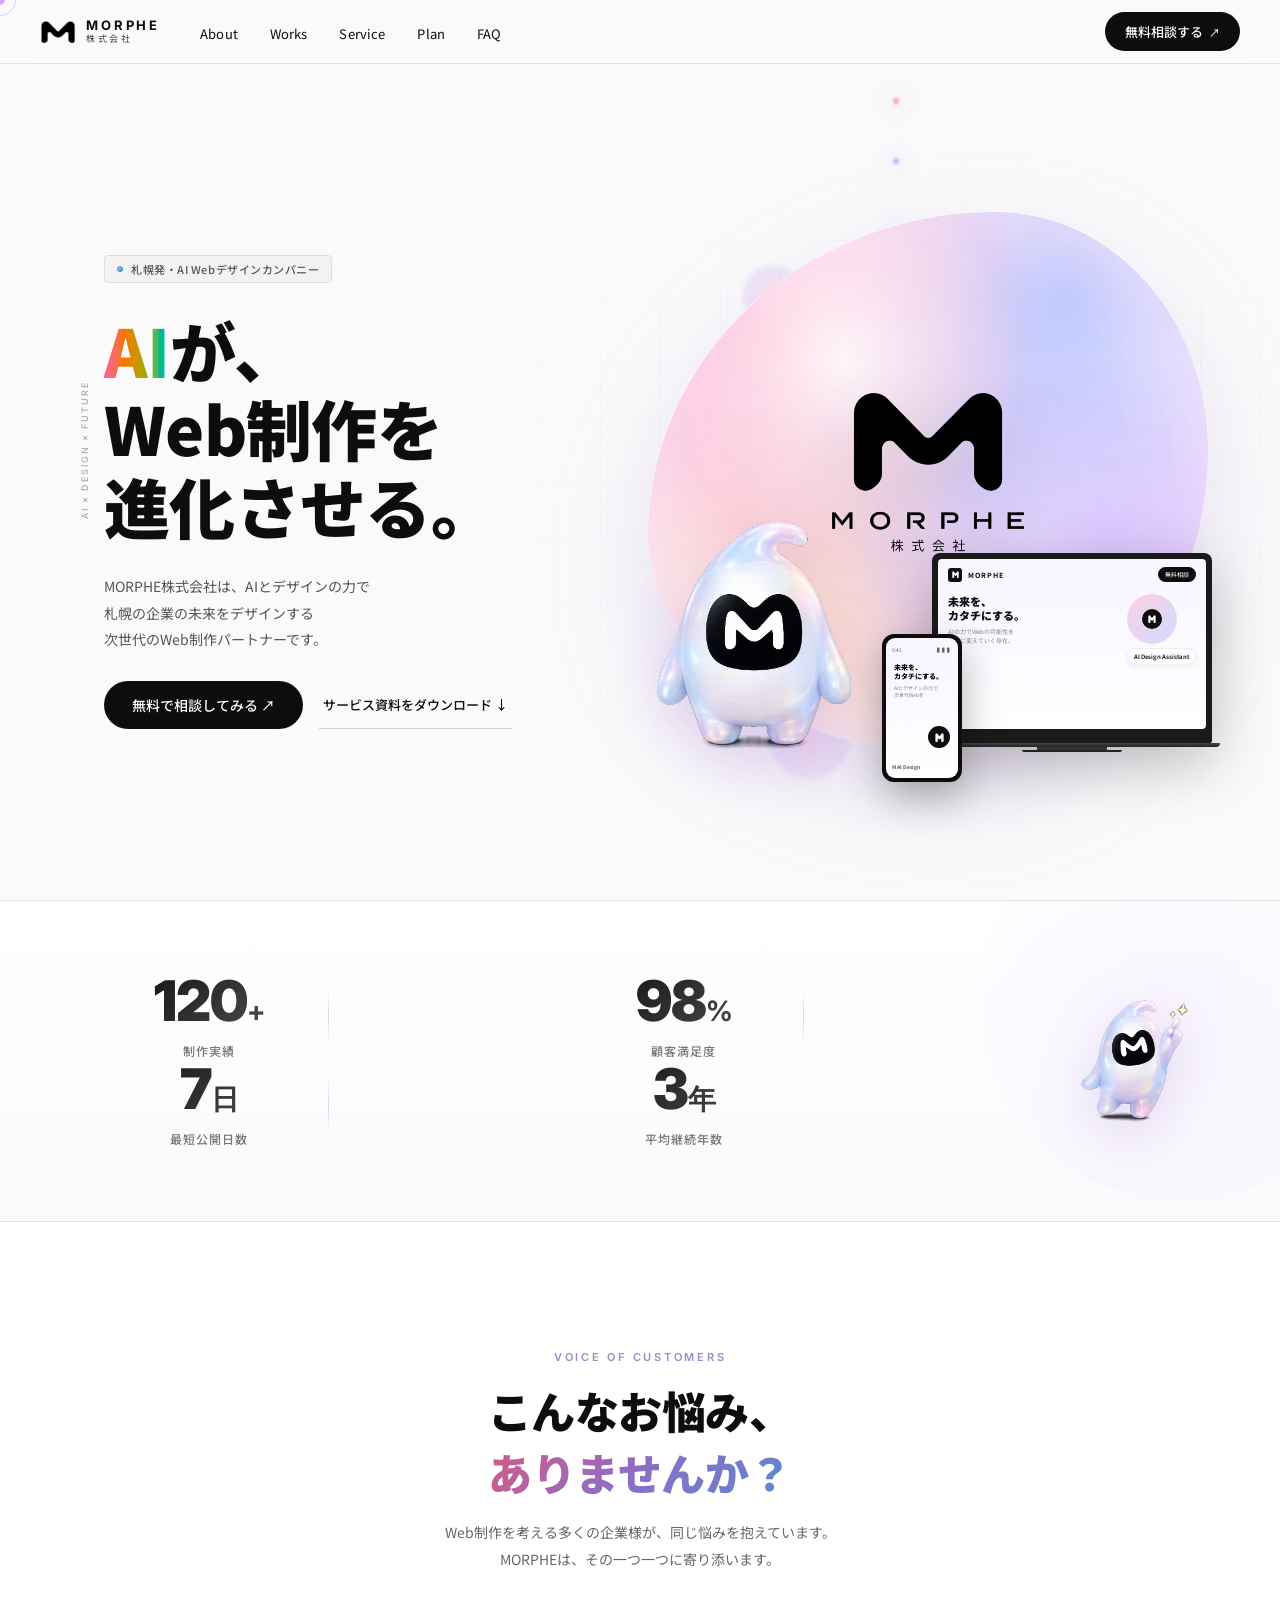
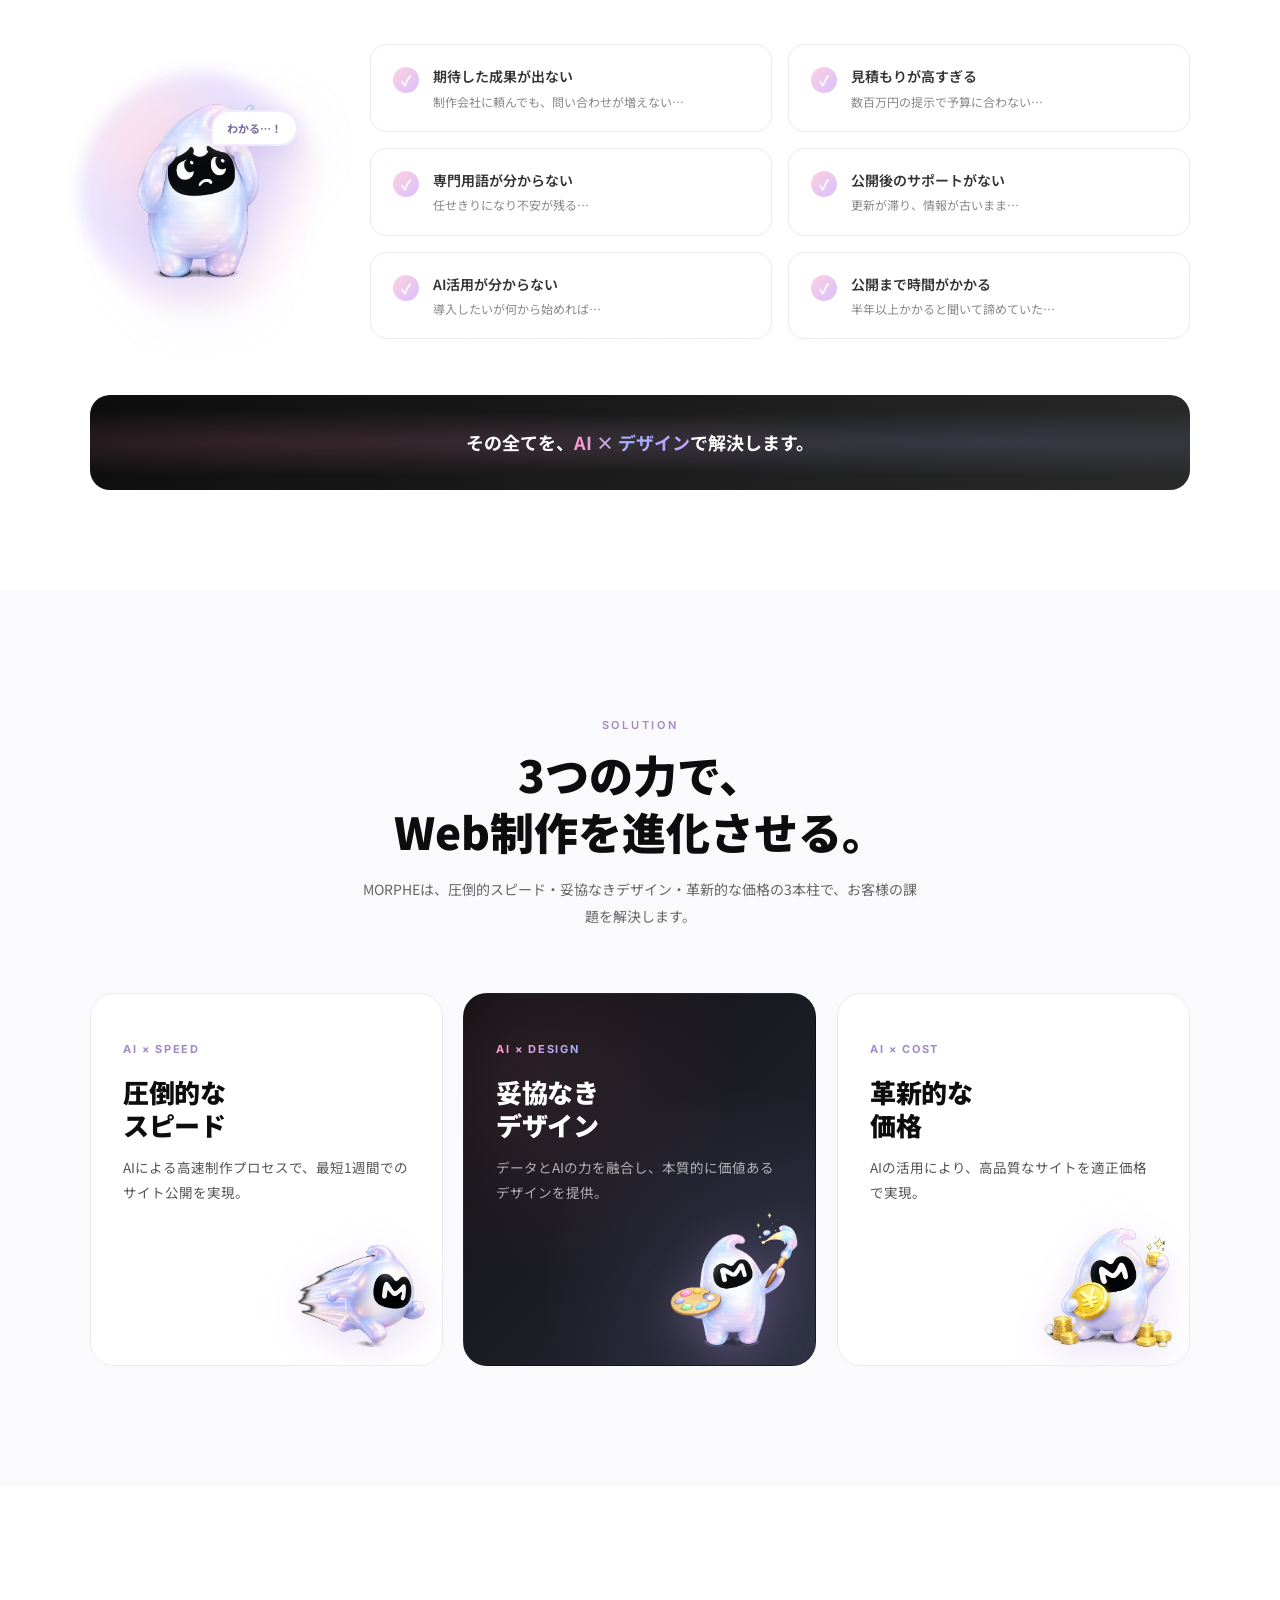
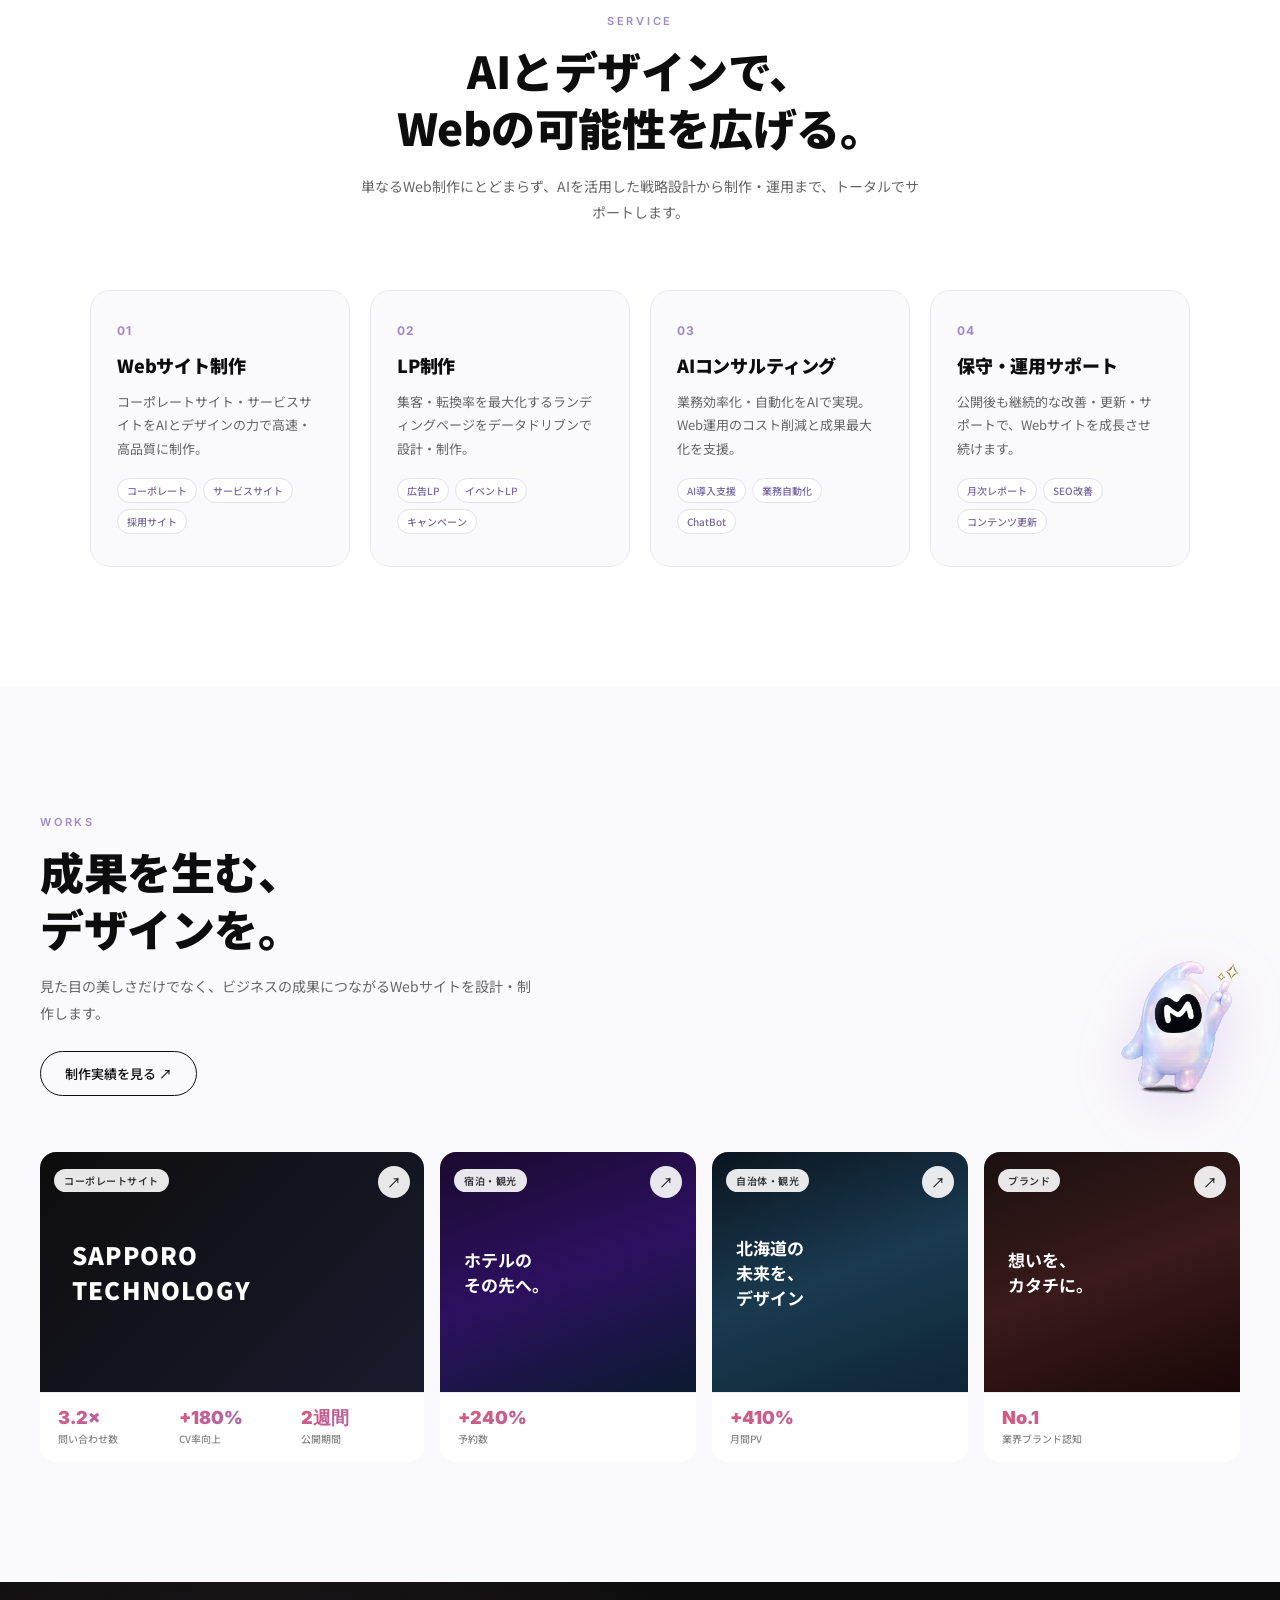
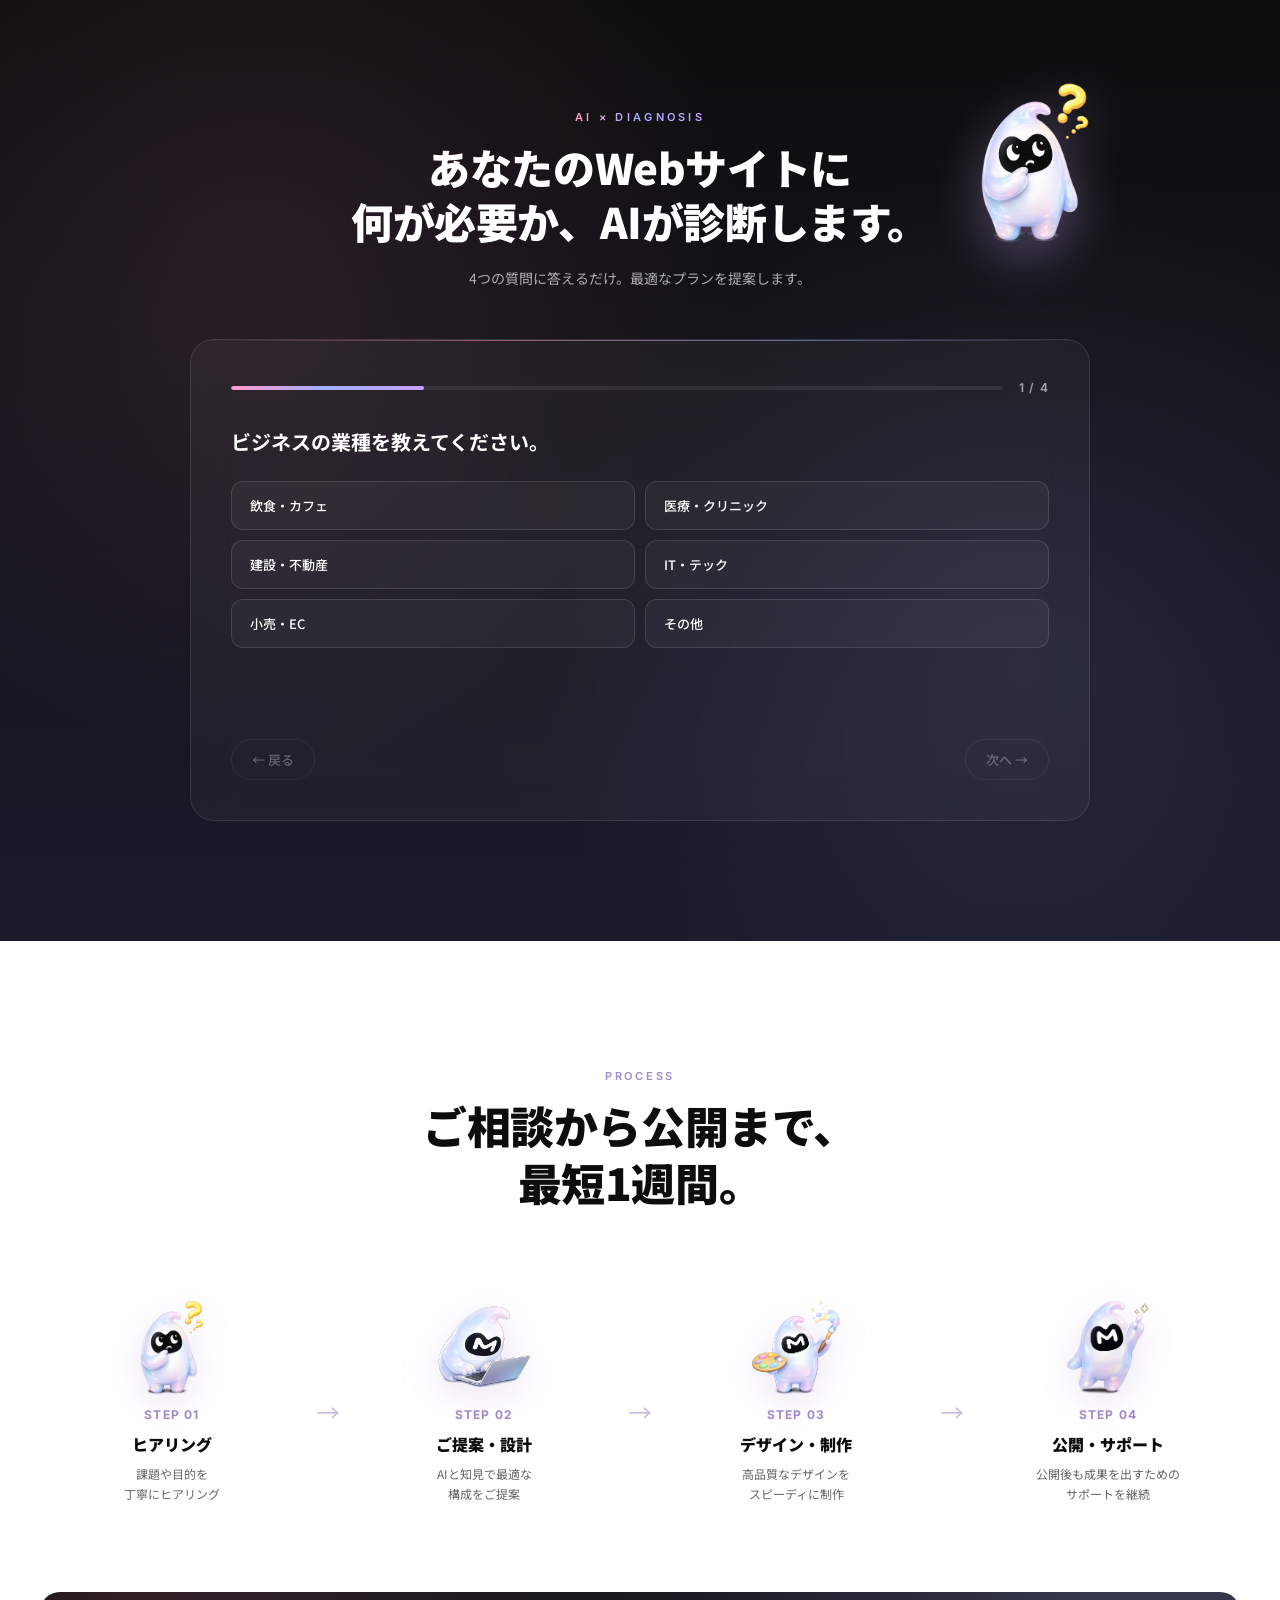
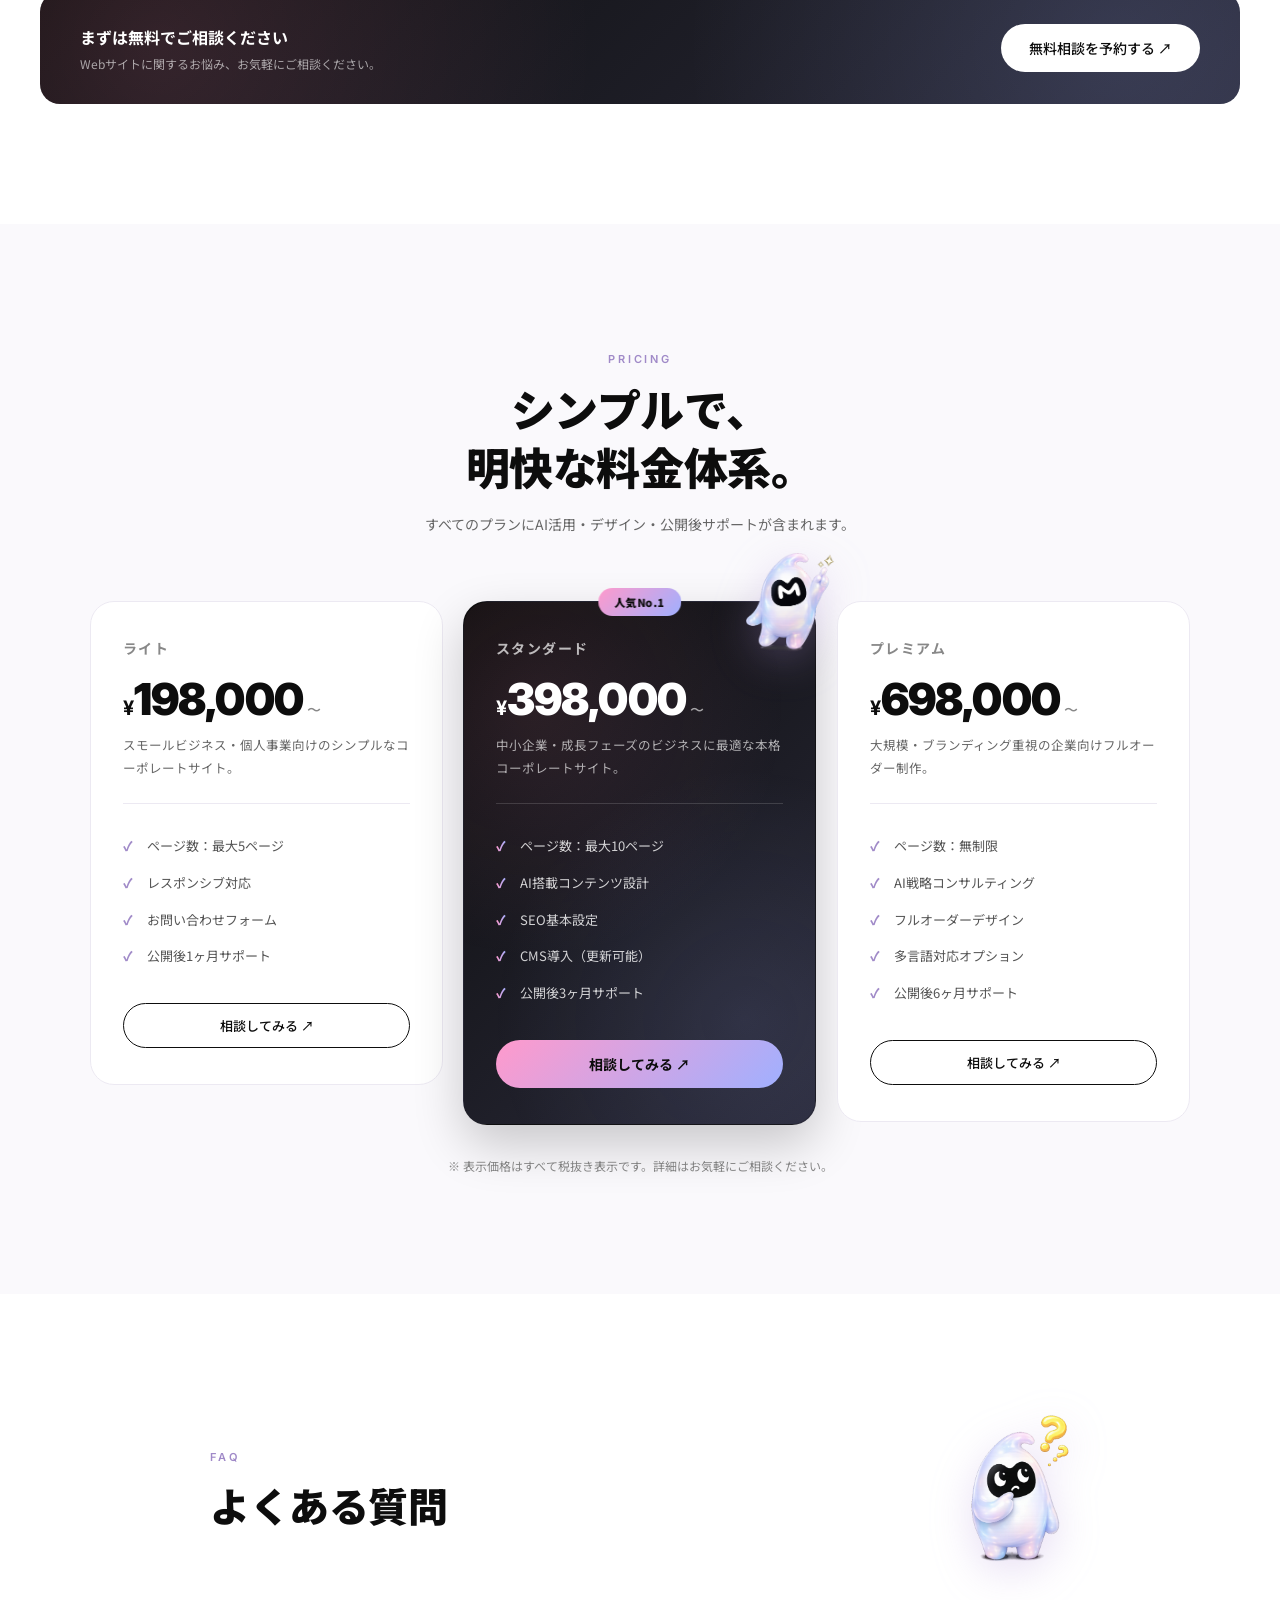
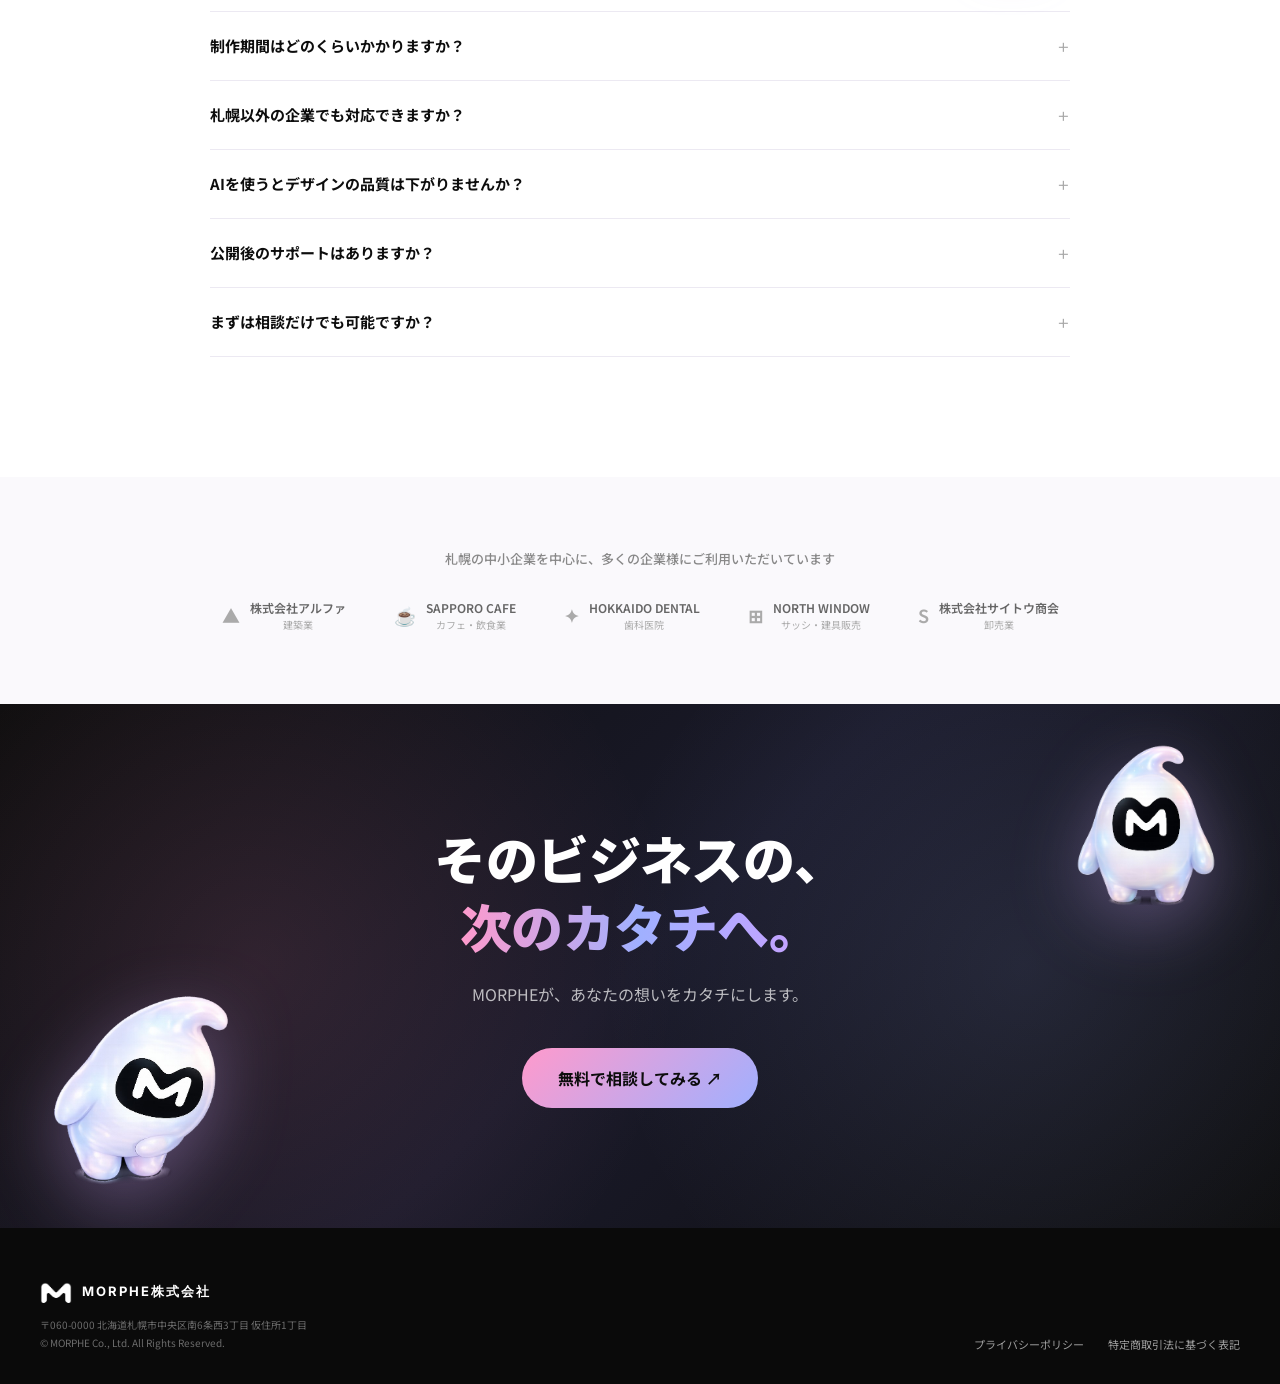
==== index.html @ e8fc63a7 "feat: MORPHE_2スタイルに復元 + 進化モーフ追加" ====
<!DOCTYPE html>
<html lang="ja">
<head>
<meta charset="UTF-8">
<meta name="viewport" content="width=device-width, initial-scale=1.0">
<title>MORPHE株式会社 | AI × Design × Future</title>
<meta name="description" content="札幌発・AI Webデザインカンパニー。AIの力でWeb制作を進化させる次世代パートナー。">
<link rel="preconnect" href="https://fonts.googleapis.com">
<link rel="preconnect" href="https://fonts.gstatic.com" crossorigin>
<link href="https://fonts.googleapis.com/css2?family=Noto+Sans+JP:wght@300;400;500;700;900&family=Inter:wght@300;400;500;600;700;800;900&display=swap" rel="stylesheet">
<style>
  *, *::before, *::after { box-sizing: border-box; margin: 0; padding: 0; }

  :root {
    --black: #0d0d0d;
    --white: #fafafa;
    --gray: #6b6b6b;
    --light-gray: #f4f4f2;
    --border: #e4e4e2;
    --morph-pink: rgba(255,140,180,0.75);
    --morph-blue: rgba(160,180,255,0.7);
    --morph-purple: rgba(190,150,255,0.72);
    --morph-peach: rgba(255,200,160,0.65);
  }

  html { scroll-behavior: smooth; }

  body {
    font-family: 'Noto Sans JP', sans-serif;
    background: var(--white);
    color: var(--black);
    overflow-x: hidden;
    -webkit-font-smoothing: antialiased;
  }

  /* ══════════════════════════════════════════
     NAVIGATION
  ═══════════════════════════════════════════ */
  nav {
    position: fixed;
    top: 0; left: 0; right: 0;
    z-index: 100;
    height: 64px;
    background: rgba(250,250,250,0.85);
    backdrop-filter: blur(14px);
    -webkit-backdrop-filter: blur(14px);
    border-bottom: 1px solid var(--border);
    display: flex;
    align-items: center;
    padding: 0 40px;
    gap: 40px;
  }

  .nav-logo {
    display: flex;
    align-items: center;
    gap: 10px;
    text-decoration: none;
    color: var(--black);
    flex-shrink: 0;
  }

  .nav-logo-icon {
    width: 36px;
    height: 36px;
    display: flex;
    align-items: center;
    justify-content: center;
    flex-shrink: 0;
  }

  .nav-logo-icon img {
    width: 100%;
    height: 100%;
    object-fit: contain;
  }

  .nav-logo-text {
    font-family: 'Inter', sans-serif;
    font-size: 12px;
    font-weight: 600;
    letter-spacing: 0.18em;
    display: flex;
    flex-direction: column;
    line-height: 1.2;
  }

  .nav-logo-text .logo-morphe {
    font-size: 13px;
    font-weight: 700;
    letter-spacing: 0.22em;
  }

  .nav-logo-text .logo-kaisha {
    font-size: 9px;
    font-weight: 400;
    letter-spacing: 0.3em;
    font-family: 'Noto Sans JP', sans-serif;
    color: #444;
  }

  .nav-links {
    display: flex;
    align-items: center;
    gap: 32px;
    flex: 1;
    list-style: none;
  }

  .nav-links a {
    font-size: 13px;
    font-weight: 400;
    color: var(--black);
    text-decoration: none;
    letter-spacing: 0.01em;
    transition: opacity 0.2s;
  }

  .nav-links a:hover { opacity: 0.5; }

  .nav-cta {
    display: flex;
    align-items: center;
    gap: 6px;
    background: var(--black);
    color: var(--white);
    border: none;
    border-radius: 50px;
    padding: 10px 20px;
    font-size: 13px;
    font-weight: 500;
    cursor: pointer;
    text-decoration: none;
    white-space: nowrap;
    transition: opacity 0.2s;
  }

  .nav-cta:hover { opacity: 0.8; }
  .nav-cta .arrow { font-size: 11px; }

  /* ══════════════════════════════════════════
     ① HERO - 価値提示＋即CTA
  ═══════════════════════════════════════════ */
  .hero {
    min-height: 100vh;
    padding-top: 64px;
    display: flex;
    position: relative;
    overflow: hidden;
  }

  /* Hero背景：革新的アニメーション基盤 */
  .hero-bg-canvas {
    position: absolute;
    inset: 0;
    z-index: 0;
    overflow: hidden;
    pointer-events: none;
  }

  /* AIグリッドメッシュ背景 */
  .hero-grid {
    position: absolute;
    inset: 0;
    background-image:
      linear-gradient(rgba(180,160,220,0.06) 1px, transparent 1px),
      linear-gradient(90deg, rgba(180,160,220,0.06) 1px, transparent 1px);
    background-size: 60px 60px;
    mask-image: radial-gradient(ellipse 80% 60% at 70% 50%, black 30%, transparent 75%);
    -webkit-mask-image: radial-gradient(ellipse 80% 60% at 70% 50%, black 30%, transparent 75%);
    animation: gridPulse 8s ease-in-out infinite;
  }

  @keyframes gridPulse {
    0%, 100% { opacity: 0.6; transform: scale(1); }
    50% { opacity: 1; transform: scale(1.02); }
  }

  /* オービタル粒子（軌道を描く光の粒） */
  .orbit-particles {
    position: absolute;
    top: 50%; left: 70%;
    transform: translate(-50%, -50%);
    width: 700px; height: 700px;
    pointer-events: none;
  }

  .orbit-ring {
    position: absolute;
    inset: 0;
    border-radius: 50%;
    border: 1px solid transparent;
    animation: orbitSpin 20s linear infinite;
  }

  .orbit-ring::before {
    content: '';
    position: absolute;
    top: 0; left: 50%;
    width: 8px; height: 8px;
    border-radius: 50%;
    transform: translate(-50%, -50%);
    background: radial-gradient(circle, rgba(255,140,180,0.9), transparent);
    box-shadow: 0 0 20px rgba(255,140,180,0.7);
  }

  .orbit-ring:nth-child(1) { animation-duration: 18s; transform: rotate(0deg); }
  .orbit-ring:nth-child(2) {
    inset: 60px;
    animation-duration: 24s;
    animation-direction: reverse;
  }
  .orbit-ring:nth-child(2)::before {
    background: radial-gradient(circle, rgba(160,180,255,0.9), transparent);
    box-shadow: 0 0 18px rgba(160,180,255,0.7);
  }
  .orbit-ring:nth-child(3) {
    inset: 130px;
    animation-duration: 16s;
  }
  .orbit-ring:nth-child(3)::before {
    background: radial-gradient(circle, rgba(190,150,255,0.9), transparent);
    box-shadow: 0 0 22px rgba(190,150,255,0.7);
  }
  .orbit-ring:nth-child(4) {
    inset: 200px;
    animation-duration: 28s;
    animation-direction: reverse;
  }
  .orbit-ring:nth-child(4)::before {
    background: radial-gradient(circle, rgba(255,200,160,0.9), transparent);
    box-shadow: 0 0 20px rgba(255,200,160,0.6);
  }

  @keyframes orbitSpin {
    from { transform: rotate(0deg); }
    to { transform: rotate(360deg); }
  }

  /* フローティング粒子（ランダムな虹色の粒） */
  .float-dots {
    position: absolute;
    inset: 0;
    pointer-events: none;
  }

  .float-dot {
    position: absolute;
    width: 4px; height: 4px;
    border-radius: 50%;
    opacity: 0;
    animation: floatDot 6s ease-in-out infinite;
  }

  .float-dot:nth-child(1)  { top: 15%; left: 30%; background: var(--morph-pink); animation-delay: 0s;  }
  .float-dot:nth-child(2)  { top: 25%; left: 80%; background: var(--morph-blue); animation-delay: 0.5s; }
  .float-dot:nth-child(3)  { top: 70%; left: 25%; background: var(--morph-purple); animation-delay: 1.2s; width: 6px; height: 6px; }
  .float-dot:nth-child(4)  { top: 40%; left: 92%; background: var(--morph-peach); animation-delay: 1.8s; }
  .float-dot:nth-child(5)  { top: 85%; left: 65%; background: var(--morph-pink); animation-delay: 2.4s; width: 5px; height: 5px; }
  .float-dot:nth-child(6)  { top: 10%; left: 55%; background: var(--morph-purple); animation-delay: 3.0s; }
  .float-dot:nth-child(7)  { top: 55%; left: 15%; background: var(--morph-blue); animation-delay: 3.6s; width: 7px; height: 7px; }
  .float-dot:nth-child(8)  { top: 30%; left: 45%; background: var(--morph-peach); animation-delay: 4.2s; }
  .float-dot:nth-child(9)  { top: 75%; left: 88%; background: var(--morph-pink); animation-delay: 4.8s; }
  .float-dot:nth-child(10) { top: 50%; left: 60%; background: var(--morph-purple); animation-delay: 5.4s; width: 5px; height: 5px; }

  @keyframes floatDot {
    0%   { opacity: 0; transform: translate(0, 0) scale(0.3); }
    20%  { opacity: 1; transform: translate(10px, -15px) scale(1); }
    50%  { opacity: 0.8; transform: translate(-10px, -30px) scale(1.2); }
    80%  { opacity: 0.5; transform: translate(15px, -45px) scale(0.8); }
    100% { opacity: 0; transform: translate(0, -60px) scale(0.3); }
  }

  /* マウス追従する光のオーラ */
  .hero-aura {
    position: absolute;
    width: 400px; height: 400px;
    border-radius: 50%;
    background: radial-gradient(circle,
      rgba(255,140,180,0.15) 0%,
      rgba(160,180,255,0.1) 30%,
      transparent 70%);
    pointer-events: none;
    filter: blur(20px);
    transform: translate(-50%, -50%);
    transition: transform 0.15s cubic-bezier(0.4, 0, 0.2, 1);
    opacity: 0;
    z-index: 1;
  }

  .hero:hover .hero-aura { opacity: 1; }

  /* Vertical side label */
  .side-label {
    position: absolute;
    left: 16px;
    top: 50%;
    transform: translateY(-50%) rotate(-90deg);
    font-size: 9px;
    letter-spacing: 0.22em;
    color: #aaa;
    font-family: 'Inter', sans-serif;
    font-weight: 500;
    white-space: nowrap;
    z-index: 3;
  }

  .hero-inner {
    display: grid;
    grid-template-columns: 1fr 1fr;
    width: 100%;
    max-width: 1200px;
    margin: 0 auto;
    padding: 0 48px 0 64px;
    align-items: center;
    gap: 32px;
    min-height: calc(100vh - 64px);
    position: relative;
    z-index: 2;
  }

  .hero-left {
    display: flex;
    flex-direction: column;
    gap: 28px;
    padding-top: 20px;
  }

  .badge {
    display: inline-flex;
    align-items: center;
    gap: 8px;
    background: rgba(240,240,238,0.85);
    backdrop-filter: blur(6px);
    border: 1px solid #ddd;
    border-radius: 4px;
    padding: 5px 12px;
    font-size: 11px;
    font-weight: 500;
    color: #555;
    letter-spacing: 0.05em;
    width: fit-content;
  }

  .badge::before {
    content: '';
    width: 6px; height: 6px;
    border-radius: 50%;
    background: linear-gradient(135deg, oklch(0.7 0.2 320), oklch(0.7 0.2 200));
    animation: badgePulse 2s ease-in-out infinite;
  }

  @keyframes badgePulse {
    0%, 100% { opacity: 1; box-shadow: 0 0 0 0 rgba(180,140,220,0.4); }
    50% { opacity: 0.7; box-shadow: 0 0 0 6px rgba(180,140,220,0); }
  }

  .hero-headline {
    font-size: clamp(44px, 5.2vw, 66px);
    font-weight: 900;
    line-height: 1.18;
    letter-spacing: -0.01em;
    color: var(--black);
  }

  .headline-ai {
    background: linear-gradient(90deg,
      oklch(0.7 0.2 0),
      oklch(0.7 0.2 60),
      oklch(0.7 0.2 120),
      oklch(0.7 0.2 200),
      oklch(0.7 0.2 270),
      oklch(0.7 0.2 320),
      oklch(0.7 0.2 360)
    );
    -webkit-background-clip: text;
    -webkit-text-fill-color: transparent;
    background-clip: text;
    background-size: 200% 100%;
    animation: rainbowShift 4s linear infinite;
    display: inline-block;
  }

  @keyframes rainbowShift {
    0% { background-position: 0% 50%; }
    100% { background-position: 200% 50%; }
  }

  .hero-body {
    font-size: 14px;
    line-height: 1.9;
    color: #555;
    max-width: 340px;
    font-weight: 400;
  }

  .hero-actions {
    display: flex;
    align-items: center;
    gap: 16px;
    flex-wrap: wrap;
  }

  .btn-primary {
    display: inline-flex;
    align-items: center;
    gap: 8px;
    background: var(--black);
    color: var(--white);
    border: none;
    border-radius: 50px;
    padding: 14px 28px;
    font-size: 14px;
    font-weight: 500;
    font-family: 'Noto Sans JP', sans-serif;
    cursor: pointer;
    text-decoration: none;
    transition: opacity 0.2s, transform 0.2s, box-shadow 0.3s;
    position: relative;
    overflow: hidden;
  }
  .btn-primary:hover {
    opacity: 0.9;
    transform: translateY(-2px);
    box-shadow: 0 12px 30px rgba(0,0,0,0.2);
  }

  .btn-primary::before {
    content: '';
    position: absolute;
    top: 0; left: -100%;
    width: 100%; height: 100%;
    background: linear-gradient(90deg, transparent, rgba(255,255,255,0.3), transparent);
    transition: left 0.6s;
  }
  .btn-primary:hover::before { left: 100%; }

  .btn-secondary {
    display: inline-flex;
    align-items: center;
    gap: 6px;
    background: transparent;
    color: var(--black);
    border: none;
    padding: 14px 4px;
    font-size: 13px;
    font-weight: 500;
    font-family: 'Noto Sans JP', sans-serif;
    cursor: pointer;
    text-decoration: none;
    transition: opacity 0.2s;
    border-bottom: 1px solid #ccc;
  }
  .btn-secondary:hover { opacity: 0.6; }

  /* ─── HERO RIGHT COLUMN ─── */
  .hero-right {
    position: relative;
    height: 620px;
    display: flex;
    align-items: center;
    justify-content: center;
  }

  .blob-bg {
    position: absolute;
    width: 560px;
    height: 540px;
    top: 50%;
    left: 50%;
    transform: translate(-50%, -50%);
    border-radius: 62% 38% 46% 54% / 60% 44% 56% 40%;
    background:
      radial-gradient(ellipse at 18% 20%, var(--morph-pink) 0%, transparent 45%),
      radial-gradient(ellipse at 75% 15%, var(--morph-blue) 0%, transparent 42%),
      radial-gradient(ellipse at 85% 70%, var(--morph-purple) 0%, transparent 44%),
      radial-gradient(ellipse at 25% 80%, var(--morph-peach) 0%, transparent 42%),
      radial-gradient(ellipse at 55% 50%, rgba(210,200,255,0.5) 0%, transparent 55%),
      radial-gradient(ellipse at 40% 30%, rgba(255,220,240,0.6) 0%, transparent 40%),
      linear-gradient(135deg, rgba(248,235,255,0.95), rgba(255,245,250,0.95));
    box-shadow:
      inset 0 0 120px rgba(255,255,255,0.5),
      inset -30px -20px 80px rgba(200,160,255,0.2),
      inset 30px 20px 80px rgba(255,180,210,0.2),
      0 40px 100px rgba(180,150,220,0.28),
      0 0 0 1px rgba(255,255,255,0.7);
    animation: blobFloat 7s ease-in-out infinite, rainbowGlow 6s linear infinite;
    z-index: 2;
  }

  .blob-bg::before {
    content: '';
    position: absolute;
    inset: 0;
    border-radius: inherit;
    background:
      radial-gradient(ellipse at 35% 28%, rgba(255,255,255,0.9) 0%, transparent 35%),
      radial-gradient(ellipse at 70% 60%, rgba(255,255,255,0.3) 0%, transparent 30%);
    mix-blend-mode: overlay;
  }

  @keyframes blobFloat {
    0%   { transform: translate(-50%,-50%) scale(1)    rotate(0deg);  border-radius: 62% 38% 46% 54% / 60% 44% 56% 40%; }
    25%  { transform: translate(-50%,-53%) scale(1.02) rotate(2deg);  border-radius: 55% 45% 58% 42% / 52% 56% 44% 48%; }
    50%  { transform: translate(-50%,-50%) scale(1.01) rotate(0deg);  border-radius: 58% 42% 52% 48% / 64% 40% 60% 36%; }
    75%  { transform: translate(-50%,-47%) scale(1.02) rotate(-2deg); border-radius: 64% 36% 44% 56% / 56% 48% 52% 44%; }
    100% { transform: translate(-50%,-50%) scale(1)    rotate(0deg);  border-radius: 62% 38% 46% 54% / 60% 44% 56% 40%; }
  }

  @keyframes rainbowGlow {
    0%   { box-shadow: inset 0 0 120px rgba(255,255,255,0.5), 0 40px 100px rgba(255,100,180,0.3), 0 0 0 1px rgba(255,255,255,0.7); }
    33%  { box-shadow: inset 0 0 120px rgba(255,255,255,0.5), 0 40px 100px rgba(100,180,255,0.3), 0 0 0 1px rgba(255,255,255,0.7); }
    66%  { box-shadow: inset 0 0 120px rgba(255,255,255,0.5), 0 40px 100px rgba(190,150,255,0.3), 0 0 0 1px rgba(255,255,255,0.7); }
    100% { box-shadow: inset 0 0 120px rgba(255,255,255,0.5), 0 40px 100px rgba(255,100,180,0.3), 0 0 0 1px rgba(255,255,255,0.7); }
  }

  /* 衛星blob（小さな呼応する泡） */
  .satellite-blob {
    position: absolute;
    border-radius: 50%;
    background: radial-gradient(circle, rgba(255,200,230,0.5), rgba(180,200,255,0.3));
    filter: blur(2px);
    pointer-events: none;
    z-index: 2;
  }

  .satellite-blob:nth-of-type(1) {
    width: 60px; height: 60px;
    top: 15%; left: 15%;
    animation: satelliteFloat 8s ease-in-out infinite;
  }

  .satellite-blob:nth-of-type(2) {
    width: 40px; height: 40px;
    top: 75%; left: 85%;
    animation: satelliteFloat 10s ease-in-out infinite reverse;
  }

  .satellite-blob:nth-of-type(3) {
    width: 80px; height: 80px;
    top: 85%; left: 20%;
    animation: satelliteFloat 12s ease-in-out infinite;
  }

  @keyframes satelliteFloat {
    0%, 100% { transform: translate(0, 0) scale(1); opacity: 0.6; }
    50%      { transform: translate(20px, -30px) scale(1.2); opacity: 0.9; }
  }

  /* HERO 中央ロゴ */
  .hero-center-logo {
    position: absolute;
    top: 50%;
    left: 50%;
    transform: translate(-50%, -52%);
    z-index: 4;
    width: 340px;
    height: auto;
    filter: drop-shadow(0 20px 40px rgba(0,0,0,0.15));
    animation: logoFloat 6s ease-in-out infinite;
  }

  .hero-center-logo img {
    width: 100%;
    height: auto;
    display: block;
  }

  @keyframes logoFloat {
    0%, 100% { transform: translate(-50%, -52%) scale(1); }
    50%      { transform: translate(-50%, -54%) scale(1.015); }
  }

  /* HERO モーフ */
  .morph-hero {
    position: absolute;
    bottom: 40px;
    left: -10px;
    z-index: 5;
    width: 200px;
    animation: morphHeroFloat 5s ease-in-out infinite;
    filter: drop-shadow(0 20px 30px rgba(180,150,220,0.35));
  }

  .morph-hero img {
    width: 100%;
    height: auto;
    display: block;
  }

  @keyframes morphHeroFloat {
    0%, 100% { transform: translateY(0px) rotate(-2deg); }
    50%      { transform: translateY(-12px) rotate(2deg); }
  }

  /* Device Mockups (ラップトップ＋スマホ) */
  .devices {
    position: absolute;
    right: -20px;
    bottom: 40px;
    z-index: 4;
  }

  .laptop {
    position: relative;
    width: 280px;
  }

  .laptop-screen {
    background: #1a1a1a;
    border-radius: 8px 8px 2px 2px;
    padding: 6px 6px 14px;
    box-shadow: 0 20px 60px rgba(0,0,0,0.25);
  }

  .laptop-screen-inner {
    background: linear-gradient(180deg, #f8f5ff 0%, #ffffff 100%);
    border-radius: 4px;
    padding: 8px 10px;
    height: 170px;
    overflow: hidden;
    position: relative;
  }

  .mock-nav {
    display: flex;
    align-items: center;
    gap: 6px;
    margin-bottom: 8px;
  }

  .mock-nav-logo {
    width: 14px; height: 14px;
    background: var(--black);
    border-radius: 3px;
    display: flex; align-items: center; justify-content: center;
  }
  .mock-nav-logo svg { width: 9px; height: 7px; }

  .mock-nav-brand {
    font-size: 7px;
    font-weight: 700;
    letter-spacing: 0.15em;
  }

  .mock-nav-btn {
    margin-left: auto;
    background: var(--black);
    color: white;
    font-size: 6px;
    padding: 3px 7px;
    border-radius: 20px;
  }

  .mock-hero-mini {
    display: flex;
    gap: 10px;
    padding-top: 4px;
  }

  .mock-headline {
    font-size: 11px;
    font-weight: 900;
    line-height: 1.3;
    margin-bottom: 4px;
  }

  .mock-sub {
    font-size: 6px;
    color: #888;
    line-height: 1.5;
  }

  .mock-blob-mini {
    width: 50px; height: 50px;
    border-radius: 50%;
    background: linear-gradient(135deg, rgba(255,180,210,0.6), rgba(180,200,255,0.6));
    display: flex; align-items: center; justify-content: center;
    margin-bottom: 4px;
  }

  .mock-m {
    width: 20px; height: 20px;
    background: var(--black);
    border-radius: 50%;
    display: flex; align-items: center; justify-content: center;
  }
  .mock-m svg { width: 12px; height: 8px; }

  .mock-ai-badge {
    background: white;
    border: 1px solid #eee;
    border-radius: 8px;
    padding: 3px 6px;
    font-size: 6px;
    font-weight: 600;
    text-align: center;
    box-shadow: 0 2px 6px rgba(0,0,0,0.05);
  }

  .laptop-base {
    height: 4px;
    background: linear-gradient(180deg, #444, #222);
    border-radius: 0 0 8px 8px;
    margin: 0 -8px;
  }

  .laptop-stand {
    height: 3px;
    background: #333;
    width: 70px;
    margin: 0 auto;
  }
  .laptop-foot {
    height: 2px;
    background: #222;
    width: 100px;
    margin: 0 auto;
    border-radius: 0 0 4px 4px;
  }

  .phone {
    position: absolute;
    bottom: -30px;
    left: -50px;
    z-index: 5;
  }

  .phone-body {
    width: 80px;
    background: #0d0d0d;
    border-radius: 12px;
    padding: 4px;
    box-shadow: 0 15px 40px rgba(0,0,0,0.3);
  }

  .phone-screen {
    background: linear-gradient(180deg, #f8f5ff 0%, #ffffff 100%);
    border-radius: 9px;
    padding: 8px 6px;
    height: 140px;
    position: relative;
    overflow: hidden;
  }

  .phone-status {
    display: flex;
    justify-content: space-between;
    font-size: 5px;
    color: #666;
    margin-bottom: 6px;
  }

  .phone-content-card {
    padding: 4px 2px;
  }

  .phone-card-title {
    font-size: 7px;
    font-weight: 900;
    line-height: 1.3;
    margin-bottom: 3px;
  }

  .phone-card-sub {
    font-size: 5px;
    color: #888;
    line-height: 1.4;
  }

  .phone-m-badge {
    position: absolute;
    bottom: 30px;
    right: 8px;
    width: 22px; height: 22px;
    background: var(--black);
    border-radius: 50%;
    display: flex; align-items: center; justify-content: center;
  }
  .phone-m-badge svg { width: 13px; height: 9px; }

  .phone-ai-label {
    position: absolute;
    bottom: 8px;
    left: 6px;
    font-size: 5px;
    font-weight: 700;
    color: #555;
  }

  /* ══════════════════════════════════════════
     進化するモーフ（グローバル常駐）
  ═══════════════════════════════════════════ */
  #morph-evolution {
    position: fixed;
    bottom: 24px;
    right: 24px;
    z-index: 95;
    width: 88px;
    height: 88px;
    pointer-events: auto;
    cursor: pointer;
    opacity: 0;
    transform: translateY(20px) scale(0.8);
    transition: opacity 0.5s cubic-bezier(0.4,0,0.2,1), transform 0.5s cubic-bezier(0.4,0,0.2,1);
  }

  #morph-evolution.visible {
    opacity: 1;
    transform: translateY(0) scale(1);
  }

  #morph-evolution.celebrate {
    animation: morphCelebrate 0.8s cubic-bezier(0.34,1.56,0.64,1);
  }

  @keyframes morphCelebrate {
    0%   { transform: scale(1) rotate(0deg); }
    50%  { transform: scale(1.25) rotate(-8deg); }
    100% { transform: scale(1) rotate(0deg); }
  }

  .morph-evo-ring {
    position: absolute;
    inset: -8px;
    border-radius: 50%;
    border: 2px solid transparent;
    border-top-color: rgba(216, 90, 128, 0.5);
    border-right-color: rgba(160, 130, 255, 0.4);
    animation: ringSpin 4s linear infinite;
    pointer-events: none;
  }

  @keyframes ringSpin {
    from { transform: rotate(0deg); }
    to   { transform: rotate(360deg); }
  }

  .morph-evo-bubble {
    position: absolute;
    bottom: 100%;
    right: 0;
    margin-bottom: 12px;
    background: rgba(13,13,13,0.95);
    color: white;
    padding: 8px 14px;
    border-radius: 14px 14px 4px 14px;
    font-size: 11px;
    font-weight: 600;
    white-space: nowrap;
    opacity: 0;
    transform: translateY(8px);
    transition: opacity 0.3s, transform 0.3s;
    pointer-events: none;
    backdrop-filter: blur(10px);
    -webkit-backdrop-filter: blur(10px);
    box-shadow: 0 8px 24px rgba(0,0,0,0.2);
  }

  #morph-evolution.show-bubble .morph-evo-bubble {
    opacity: 1;
    transform: translateY(0);
  }

  .morph-evo-img {
    width: 100%;
    height: 100%;
    position: relative;
  }

  .morph-evo-img img {
    width: 100%;
    height: 100%;
    object-fit: contain;
    filter: drop-shadow(0 8px 16px rgba(180,150,220,0.4));
    transition: opacity 0.5s ease, transform 0.5s cubic-bezier(0.4,0,0.2,1);
    animation: morphFloatTiny 3s ease-in-out infinite;
  }

  @keyframes morphFloatTiny {
    0%, 100% { transform: translateY(0); }
    50%      { transform: translateY(-4px); }
  }

  .morph-evo-stage-label {
    position: absolute;
    top: -22px;
    left: 50%;
    transform: translateX(-50%);
    font-family: 'Inter', sans-serif;
    font-size: 9px;
    font-weight: 700;
    letter-spacing: 0.15em;
    color: rgba(216, 90, 128, 0.8);
    background: rgba(255,255,255,0.95);
    padding: 3px 8px;
    border-radius: 8px;
    white-space: nowrap;
    box-shadow: 0 4px 12px rgba(0,0,0,0.08);
    opacity: 0;
    transition: opacity 0.4s;
    pointer-events: none;
  }

  #morph-evolution.show-bubble .morph-evo-stage-label {
    opacity: 1;
  }

  /* スマホ対応 */
  @media (max-width: 600px) {
    #morph-evolution {
      width: 64px;
      height: 64px;
      bottom: 16px;
      right: 16px;
    }
    .morph-evo-bubble { font-size: 10px; padding: 6px 10px; }
    .morph-evo-stage-label { font-size: 8px; padding: 2px 6px; }
  }

  /* ══ フローティング相談ボタン ══ */
  .floating-cta {
    position: fixed;
    bottom: 24px;
    left: 24px;
    z-index: 90;
    display: inline-flex;
    align-items: center;
    gap: 8px;
    background: linear-gradient(135deg, #0d0d0d 0%, #1a1a2a 100%);
    color: white;
    padding: 14px 22px;
    border-radius: 50px;
    font-size: 13px;
    font-weight: 600;
    text-decoration: none;
    box-shadow: 0 12px 32px rgba(0,0,0,0.25);
    transition: transform 0.3s, box-shadow 0.3s, opacity 0.5s;
    opacity: 0;
    transform: translateY(20px);
    pointer-events: none;
  }

  .floating-cta.visible {
    opacity: 1;
    transform: translateY(0);
    pointer-events: auto;
  }

  .floating-cta:hover {
    transform: translateY(-2px);
    box-shadow: 0 16px 40px rgba(0,0,0,0.35);
  }

  .floating-cta-pulse {
    width: 8px;
    height: 8px;
    border-radius: 50%;
    background: #ff9acc;
    position: relative;
  }

  .floating-cta-pulse::before {
    content: '';
    position: absolute;
    inset: -4px;
    border-radius: 50%;
    background: #ff9acc;
    opacity: 0.4;
    animation: pulseDot 1.8s ease-in-out infinite;
  }

  @keyframes pulseDot {
    0%, 100% { transform: scale(1); opacity: 0.4; }
    50%      { transform: scale(1.6); opacity: 0; }
  }

  @media (max-width: 600px) {
    .floating-cta {
      bottom: 16px;
      left: 16px;
      padding: 10px 16px;
      font-size: 12px;
    }
  }
</style>
</head>
<body>

<!-- ══════════════════════════════════════════
     NAV
═══════════════════════════════════════════ -->
<nav>
  <a href="/" class="nav-logo">
    <div class="nav-logo-icon">
      <img src="/assets/morphe_m_only.png" alt="MORPHE">
    </div>
    <div class="nav-logo-text">
      <span class="logo-morphe">MORPHE</span>
      <span class="logo-kaisha">株式会社</span>
    </div>
  </a>
  <ul class="nav-links">
    <li><a href="/about">About</a></li>
    <li><a href="/works">Works</a></li>
    <li><a href="#service">Service</a></li>
    <li><a href="#pricing">Plan</a></li>
    <li><a href="#faq">FAQ</a></li>
  </ul>
  <a class="nav-cta" href="/contact">
    無料相談する <span class="arrow">↗</span>
  </a>
</nav>

<!-- ══════════════════════════════════════════
     ① HERO - 価値提示＋即CTA
═══════════════════════════════════════════ -->
<section class="hero">
  <!-- 革新的背景アニメーション -->
  <div class="hero-bg-canvas">
    <div class="hero-grid"></div>
    <div class="orbit-particles">
      <div class="orbit-ring"></div>
      <div class="orbit-ring"></div>
      <div class="orbit-ring"></div>
      <div class="orbit-ring"></div>
    </div>
    <div class="float-dots">
      <div class="float-dot"></div>
      <div class="float-dot"></div>
      <div class="float-dot"></div>
      <div class="float-dot"></div>
      <div class="float-dot"></div>
      <div class="float-dot"></div>
      <div class="float-dot"></div>
      <div class="float-dot"></div>
      <div class="float-dot"></div>
      <div class="float-dot"></div>
    </div>
  </div>
  <div class="hero-aura" id="heroAura"></div>

  <div class="side-label">AI × DESIGN × FUTURE</div>

  <div class="hero-inner">
    <div class="hero-left">
      <div class="badge">札幌発・AI Webデザインカンパニー</div>

      <h1 class="hero-headline">
        <span class="headline-ai">AI</span>が、<br>
        Web制作を<br>
        進化させる。
      </h1>

      <p class="hero-body">
        MORPHE株式会社は、AIとデザインの力で<br>
        札幌の企業の未来をデザインする<br>
        次世代のWeb制作パートナーです。
      </p>

      <div class="hero-actions">
        <a class="btn-primary" href="#contact">
          無料で相談してみる ↗
        </a>
        <a class="btn-secondary" href="#">
          サービス資料をダウンロード ↓
        </a>
      </div>
    </div>

    <div class="hero-right">
      <!-- 衛星blob -->
      <div class="satellite-blob"></div>
      <div class="satellite-blob"></div>
      <div class="satellite-blob"></div>

      <!-- メインblob -->
      <div class="blob-bg"></div>

      <!-- MORPHE ロゴ（フルバージョン） -->
      <div class="hero-center-logo">
        <img src="/assets/morphe_logo_full.png" alt="MORPHE株式会社">
      </div>

      <!-- Heroモーフ (idle) -->
      <div class="morph-hero">
        <img src="/assets/morph_idle.png" alt="Morph character" loading="eager">
      </div>

      <!-- Devices -->
      <div class="devices">
        <div class="laptop">
          <div class="laptop-screen">
            <div class="laptop-screen-inner">
              <div class="mock-nav">
                <div class="mock-nav-logo">
                  <svg viewBox="0 0 200 200" fill="none"><path d="M 35,175 L 35,35 L 100,115 L 165,35 L 165,175" stroke="white" stroke-width="52" stroke-linecap="round" stroke-linejoin="round" fill="none"/></svg>
                </div>
                <span class="mock-nav-brand">MORPHE</span>
                <div class="mock-nav-btn">無料相談</div>
              </div>
              <div class="mock-hero-mini">
                <div style="flex:1">
                  <div class="mock-headline">未来を、<br>カタチにする。</div>
                  <div class="mock-sub">AIの力でWebの可能性を<br>無限に変えていく存在。</div>
                </div>
                <div>
                  <div class="mock-blob-mini">
                    <div class="mock-m">
                      <svg viewBox="0 0 200 200" fill="none"><path d="M 35,175 L 35,35 L 100,115 L 165,35 L 165,175" stroke="white" stroke-width="52" stroke-linecap="round" stroke-linejoin="round" fill="none"/></svg>
                    </div>
                  </div>
                  <div class="mock-ai-badge">AI Design Assistant</div>
                </div>
              </div>
            </div>
          </div>
          <div class="laptop-base"></div>
          <div class="laptop-stand"></div>
          <div class="laptop-foot"></div>
        </div>

        <div class="phone">
          <div class="phone-body">
            <div class="phone-screen">
              <div class="phone-status">
                <span>9:41</span>
                <span>▌▌▌</span>
              </div>
              <div class="phone-content-card">
                <div class="phone-card-title">未来を、<br>カタチにする。</div>
                <div class="phone-card-sub">AIとデザインの力で<br>次世代Webを</div>
              </div>
              <div class="phone-m-badge">
                <svg viewBox="0 0 200 200" fill="none"><path d="M 35,175 L 35,35 L 100,115 L 165,35 L 165,175" stroke="white" stroke-width="52" stroke-linecap="round" stroke-linejoin="round" fill="none"/></svg>
              </div>
              <div class="phone-ai-label">M AI Design</div>
            </div>
          </div>
        </div>
      </div>
    </div>
  </div>
</section>

<!-- ══════════════════════════════════════════
     ② TRUST - 信頼（実績・数値）
═══════════════════════════════════════════ -->
<style>
  .trust-section {
    background: linear-gradient(180deg, #ffffff 0%, #faf9fc 100%);
    padding: 72px 40px;
    border-top: 1px solid var(--border);
    border-bottom: 1px solid var(--border);
    position: relative;
    overflow: hidden;
  }

  .trust-section::before {
    content: '';
    position: absolute;
    top: -100px; right: -100px;
    width: 400px; height: 400px;
    background: radial-gradient(circle, rgba(190,150,255,0.08), transparent);
    border-radius: 50%;
    pointer-events: none;
  }

  .trust-inner {
    max-width: 1100px;
    margin: 0 auto;
    display: flex;
    align-items: center;
    justify-content: center;
    gap: 40px;
    position: relative;
  }

  .trust-stats {
    display: grid;
    grid-template-columns: repeat(4, 1fr);
    gap: 0;
    flex: 1;
    align-items: center;
  }

  .trust-stat {
    text-align: center;
    padding: 0 24px;
    position: relative;
  }

  .trust-num {
    display: block;
    font-family: 'Inter', sans-serif;
    font-size: 56px;
    font-weight: 900;
    line-height: 1;
    letter-spacing: -0.02em;
    color: var(--black);
    margin-bottom: 8px;
    background: linear-gradient(135deg, #0d0d0d 0%, #555 100%);
    -webkit-background-clip: text;
    -webkit-text-fill-color: transparent;
    background-clip: text;
  }

  .trust-unit {
    font-size: 28px;
    font-weight: 700;
  }

  .trust-label {
    font-size: 12px;
    font-weight: 500;
    color: #777;
    letter-spacing: 0.08em;
  }

  .trust-divider {
    width: 1px;
    height: 60px;
    background: linear-gradient(180deg, transparent, #d8d5e0, transparent);
  }

  .morph-trust {
    width: 110px;
    flex-shrink: 0;
    animation: charFloat 4s ease-in-out infinite;
    filter: drop-shadow(0 15px 25px rgba(180,150,220,0.3));
  }

  .morph-trust img { width: 100%; display: block; }

  @keyframes charFloat {
    0%, 100% { transform: translateY(0px); }
    50% { transform: translateY(-10px); }
  }
</style>

<section class="trust-section" id="about">
  <div class="trust-inner">
    <div class="trust-stats">
      <div class="trust-stat">
        <span class="trust-num" data-target="120" data-suffix="+">0<span class="trust-unit">+</span></span>
        <span class="trust-label">制作実績</span>
      </div>
      <div class="trust-divider"></div>
      <div class="trust-stat">
        <span class="trust-num" data-target="98" data-suffix="%">0<span class="trust-unit">%</span></span>
        <span class="trust-label">顧客満足度</span>
      </div>
      <div class="trust-divider"></div>
      <div class="trust-stat">
        <span class="trust-num" data-target="7" data-suffix="日">0<span class="trust-unit">日</span></span>
        <span class="trust-label">最短公開日数</span>
      </div>
      <div class="trust-divider"></div>
      <div class="trust-stat">
        <span class="trust-num" data-target="3" data-suffix="年">0<span class="trust-unit">年</span></span>
        <span class="trust-label">平均継続年数</span>
      </div>
    </div>
    <div class="morph-trust">
      <img src="/assets/morph_happy.png" alt="Morph happy" loading="lazy">
    </div>
  </div>
</section>

<!-- ══════════════════════════════════════════
     ③ 共感（NEW）- こんなお悩みありませんか？
═══════════════════════════════════════════ -->
<style>
  .empathy-section {
    background: #ffffff;
    padding: 120px 40px 100px;
    position: relative;
    overflow: hidden;
  }

  .empathy-bg-pattern {
    position: absolute;
    inset: 0;
    background-image: radial-gradient(circle, rgba(180,160,220,0.08) 1px, transparent 1px);
    background-size: 32px 32px;
    mask-image: radial-gradient(ellipse 60% 100% at 50% 50%, black 0%, transparent 80%);
    -webkit-mask-image: radial-gradient(ellipse 60% 100% at 50% 50%, black 0%, transparent 80%);
    pointer-events: none;
  }

  .empathy-inner {
    max-width: 1100px;
    margin: 0 auto;
    position: relative;
    z-index: 2;
  }

  .empathy-head {
    text-align: center;
    margin-bottom: 72px;
    position: relative;
  }

  .empathy-tag {
    display: inline-block;
    font-size: 11px;
    font-weight: 600;
    letter-spacing: 0.25em;
    color: #a08ac8;
    font-family: 'Inter', sans-serif;
    margin-bottom: 16px;
  }

  .empathy-title {
    font-size: clamp(30px, 4vw, 44px);
    font-weight: 900;
    line-height: 1.4;
    letter-spacing: -0.01em;
    margin-bottom: 16px;
  }

  .empathy-title-accent {
    color: transparent;
    background: linear-gradient(135deg, #d85a80 0%, #8b6ec8 50%, #5a8ad0 100%);
    -webkit-background-clip: text;
    background-clip: text;
  }

  .empathy-sub {
    font-size: 14px;
    color: #666;
    line-height: 1.9;
  }

  .empathy-layout {
    display: grid;
    grid-template-columns: 220px 1fr;
    gap: 60px;
    align-items: center;
  }

  .morph-empathy-wrap {
    position: relative;
    width: 100%;
    display: flex;
    justify-content: center;
    align-items: center;
  }

  .morph-empathy-bg {
    position: absolute;
    top: 50%;
    left: 50%;
    transform: translate(-50%, -50%);
    width: 240px;
    height: 240px;
    border-radius: 50%;
    background: radial-gradient(circle at 30% 30%,
      rgba(255,220,230,0.8) 0%,
      rgba(220,210,255,0.6) 40%,
      rgba(255,240,245,0.4) 70%,
      transparent 90%);
    filter: blur(8px);
    animation: bgPulse 4s ease-in-out infinite;
    z-index: 0;
  }

  @keyframes bgPulse {
    0%, 100% { transform: translate(-50%, -50%) scale(1); opacity: 0.9; }
    50%      { transform: translate(-50%, -50%) scale(1.08); opacity: 1; }
  }

  .morph-empathy {
    position: relative;
    width: 180px;
    height: 180px;
    display: flex;
    align-items: center;
    justify-content: center;
    animation: empathyFloat 3.5s ease-in-out infinite;
    filter: drop-shadow(0 18px 28px rgba(180,150,220,0.35));
    z-index: 1;
  }

  .morph-empathy img {
    max-width: 100%;
    max-height: 100%;
    width: auto;
    height: auto;
    object-fit: contain;
    display: block;
  }

  @keyframes empathyFloat {
    0%, 100% { transform: translateY(0) rotate(-1deg); }
    50%      { transform: translateY(-8px) rotate(1deg); }
  }

  .empathy-thought-bubble {
    position: absolute;
    top: 8px;
    right: -8px;
    background: white;
    border: 2px solid #f0ecff;
    padding: 8px 14px;
    border-radius: 18px 18px 18px 4px;
    font-size: 11px;
    font-weight: 700;
    color: #7a6aa0;
    box-shadow: 0 8px 20px rgba(180,150,220,0.2);
    animation: bubbleWiggle 3s ease-in-out infinite;
    z-index: 2;
    white-space: nowrap;
  }

  @keyframes bubbleWiggle {
    0%, 100% { transform: rotate(-3deg); }
    50%      { transform: rotate(3deg); }
  }

  .empathy-worries {
    display: grid;
    grid-template-columns: 1fr 1fr;
    gap: 16px;
  }

  .worry-card {
    background: white;
    border: 1px solid #ece9f2;
    border-radius: 16px;
    padding: 20px 22px;
    display: flex;
    align-items: flex-start;
    gap: 14px;
    transition: transform 0.3s cubic-bezier(0.4,0,0.2,1), box-shadow 0.3s, border-color 0.3s;
    cursor: default;
  }

  .worry-card:hover {
    transform: translateY(-4px);
    box-shadow: 0 15px 35px rgba(180,150,220,0.18);
    border-color: #d8ccf0;
  }

  .worry-check {
    flex-shrink: 0;
    width: 26px; height: 26px;
    border-radius: 50%;
    background: linear-gradient(135deg, #ffd0e0, #d8c0ff);
    display: flex;
    align-items: center;
    justify-content: center;
    color: white;
    font-size: 14px;
    font-weight: 900;
    margin-top: 2px;
  }

  .worry-text {
    font-size: 14px;
    font-weight: 600;
    color: #333;
    line-height: 1.6;
    flex: 1;
  }

  .worry-text small {
    display: block;
    font-size: 12px;
    font-weight: 400;
    color: #888;
    margin-top: 4px;
  }

  .empathy-bridge {
    margin-top: 56px;
    text-align: center;
    padding: 32px 24px;
    background: linear-gradient(135deg, #0d0d0d 0%, #2a2a2a 100%);
    border-radius: 20px;
    color: white;
    position: relative;
    overflow: hidden;
  }

  .empathy-bridge::before {
    content: '';
    position: absolute;
    inset: 0;
    background: radial-gradient(ellipse at 20% 50%, rgba(255,140,180,0.15), transparent 50%),
                radial-gradient(ellipse at 80% 50%, rgba(160,180,255,0.15), transparent 50%);
    pointer-events: none;
  }

  .empathy-bridge-text {
    font-size: 18px;
    font-weight: 700;
    line-height: 1.7;
    position: relative;
    z-index: 2;
  }

  .empathy-bridge-accent {
    background: linear-gradient(90deg, #ff9acc, #a0b0ff, #c9a0ff);
    -webkit-background-clip: text;
    background-clip: text;
    color: transparent;
  }
</style>

<section class="empathy-section">
  <div class="empathy-bg-pattern"></div>
  <div class="empathy-inner">
    <div class="empathy-head">
      <span class="empathy-tag">VOICE OF CUSTOMERS</span>
      <h2 class="empathy-title">
        こんなお悩み、<br>
        <span class="empathy-title-accent">ありませんか？</span>
      </h2>
      <p class="empathy-sub">
        Web制作を考える多くの企業様が、同じ悩みを抱えています。<br>
        MORPHEは、その一つ一つに寄り添います。
      </p>
    </div>

    <div class="empathy-layout">
      <div class="morph-empathy-wrap">
        <div class="morph-empathy-bg"></div>
        <div class="morph-empathy">
          <img src="/assets/morph_worried.png" alt="Morph worried" loading="lazy">
          <div class="empathy-thought-bubble">わかる…！</div>
        </div>
      </div>

      <div class="empathy-worries">
        <div class="worry-card">
          <div class="worry-check">✓</div>
          <div class="worry-text">
            期待した成果が出ない
            <small>制作会社に頼んでも、問い合わせが増えない…</small>
          </div>
        </div>
        <div class="worry-card">
          <div class="worry-check">✓</div>
          <div class="worry-text">
            見積もりが高すぎる
            <small>数百万円の提示で予算に合わない…</small>
          </div>
        </div>
        <div class="worry-card">
          <div class="worry-check">✓</div>
          <div class="worry-text">
            専門用語が分からない
            <small>任せきりになり不安が残る…</small>
          </div>
        </div>
        <div class="worry-card">
          <div class="worry-check">✓</div>
          <div class="worry-text">
            公開後のサポートがない
            <small>更新が滞り、情報が古いまま…</small>
          </div>
        </div>
        <div class="worry-card">
          <div class="worry-check">✓</div>
          <div class="worry-text">
            AI活用が分からない
            <small>導入したいが何から始めれば…</small>
          </div>
        </div>
        <div class="worry-card">
          <div class="worry-check">✓</div>
          <div class="worry-text">
            公開まで時間がかかる
            <small>半年以上かかると聞いて諦めていた…</small>
          </div>
        </div>
      </div>
    </div>

    <div class="empathy-bridge">
      <p class="empathy-bridge-text">
        その全てを、<span class="empathy-bridge-accent">AI × デザイン</span>で解決します。
      </p>
    </div>
  </div>
</section>

<!-- ══════════════════════════════════════════
     ④ 解決策 - FEATURES（AI×SPEED / DESIGN / COST）
═══════════════════════════════════════════ -->
<style>
  .feat-section {
    background: #faf9fc;
    padding: 120px 40px;
    position: relative;
  }

  .feat-inner {
    max-width: 1100px;
    margin: 0 auto;
  }

  .feat-head {
    text-align: center;
    margin-bottom: 64px;
  }

  .feat-head .section-tag {
    display: inline-block;
    font-size: 11px;
    font-weight: 600;
    letter-spacing: 0.25em;
    color: #a08ac8;
    font-family: 'Inter', sans-serif;
    margin-bottom: 14px;
  }

  .feat-head h2 {
    font-size: clamp(30px, 4vw, 44px);
    font-weight: 900;
    line-height: 1.3;
    margin-bottom: 16px;
  }

  .feat-head p {
    font-size: 14px;
    color: #666;
    line-height: 1.9;
    max-width: 560px;
    margin: 0 auto;
  }

  .feat-cards {
    display: grid;
    grid-template-columns: repeat(3, 1fr);
    gap: 20px;
  }

  .feat-card {
    position: relative;
    background: white;
    border: 1px solid #ece9f2;
    border-radius: 24px;
    padding: 40px 32px 160px;
    overflow: hidden;
    min-height: 340px;
    transition: transform 0.4s cubic-bezier(0.4,0,0.2,1), box-shadow 0.4s;
  }

  .feat-card:hover {
    transform: translateY(-8px);
    box-shadow: 0 30px 60px rgba(180,150,220,0.2);
  }

  .feat-card--center {
    background: linear-gradient(135deg, #0d0d0d 0%, #2a2a3a 100%);
    color: white;
    border-color: transparent;
  }

  .feat-card--center::before {
    content: '';
    position: absolute;
    inset: 0;
    background: radial-gradient(circle at 20% 20%, rgba(255,140,180,0.1), transparent 50%),
                radial-gradient(circle at 80% 80%, rgba(160,180,255,0.1), transparent 50%);
    pointer-events: none;
  }

  .feat-card-tag {
    display: inline-block;
    font-size: 11px;
    font-weight: 700;
    letter-spacing: 0.15em;
    color: #a08ac8;
    font-family: 'Inter', sans-serif;
    margin-bottom: 20px;
    position: relative;
    z-index: 2;
  }

  .feat-card--center .feat-card-tag {
    background: linear-gradient(90deg, #ff9acc, #a0b0ff);
    -webkit-background-clip: text;
    background-clip: text;
    color: transparent;
  }

  .feat-card-title {
    font-size: 26px;
    font-weight: 900;
    line-height: 1.25;
    margin-bottom: 14px;
    letter-spacing: -0.01em;
    position: relative;
    z-index: 2;
  }

  .feat-card-body {
    font-size: 13.5px;
    color: #555;
    line-height: 1.85;
    position: relative;
    z-index: 2;
  }

  .feat-card--center .feat-card-body { color: rgba(255,255,255,0.65); }

  .feat-morph {
    position: absolute;
    bottom: 16px;
    right: 16px;
    width: 130px;
    z-index: 3;
    pointer-events: none;
    transition: transform 0.4s cubic-bezier(0.4,0,0.2,1);
    filter: drop-shadow(0 10px 20px rgba(180,150,220,0.3));
  }

  .feat-card:hover .feat-morph {
    transform: scale(1.1) rotate(-5deg);
  }

  .feat-morph img {
    width: 100%;
    display: block;
  }
</style>

<section class="feat-section" id="service">
  <div class="feat-inner">
    <div class="feat-head">
      <span class="section-tag">SOLUTION</span>
      <h2>3つの力で、<br>Web制作を進化させる。</h2>
      <p>MORPHEは、圧倒的スピード・妥協なきデザイン・革新的な価格の3本柱で、お客様の課題を解決します。</p>
    </div>

    <div class="feat-cards">
      <div class="feat-card">
        <div class="feat-card-tag">AI × SPEED</div>
        <h3 class="feat-card-title">圧倒的な<br>スピード</h3>
        <p class="feat-card-body">AIによる高速制作プロセスで、最短1週間でのサイト公開を実現。</p>
        <div class="feat-morph">
          <img src="/assets/morph_speed.png" alt="Morph speed" loading="lazy">
        </div>
      </div>

      <div class="feat-card feat-card--center">
        <div class="feat-card-tag">AI × DESIGN</div>
        <h3 class="feat-card-title">妥協なき<br>デザイン</h3>
        <p class="feat-card-body">データとAIの力を融合し、本質的に価値あるデザインを提供。</p>
        <div class="feat-morph">
          <img src="/assets/morph_design.png" alt="Morph design" loading="lazy">
        </div>
      </div>

      <div class="feat-card">
        <div class="feat-card-tag">AI × COST</div>
        <h3 class="feat-card-title">革新的な<br>価格</h3>
        <p class="feat-card-body">AIの活用により、高品質なサイトを適正価格で実現。</p>
        <div class="feat-morph">
          <img src="/assets/morph_coin.png" alt="Morph coin" loading="lazy">
        </div>
      </div>
    </div>
  </div>
</section>

<!-- ══════════════════════════════════════════
     ④b SERVICE - 具体的なサービス内容
═══════════════════════════════════════════ -->
<style>
  .svc-section {
    background: white;
    padding: 120px 40px;
    position: relative;
  }

  .svc-inner {
    max-width: 1100px;
    margin: 0 auto;
  }

  .svc-head {
    text-align: center;
    margin-bottom: 64px;
  }

  .svc-head .section-tag {
    display: inline-block;
    font-size: 11px;
    font-weight: 600;
    letter-spacing: 0.25em;
    color: #a08ac8;
    font-family: 'Inter', sans-serif;
    margin-bottom: 14px;
  }

  .svc-title {
    font-size: clamp(30px, 4vw, 44px);
    font-weight: 900;
    line-height: 1.3;
    margin-bottom: 16px;
    letter-spacing: -0.01em;
  }

  .svc-body {
    font-size: 14px;
    color: #666;
    line-height: 1.9;
    max-width: 560px;
    margin: 0 auto;
  }

  .svc-grid {
    display: grid;
    grid-template-columns: repeat(4, 1fr);
    gap: 20px;
  }

  .svc-card {
    background: #faf9fc;
    border: 1px solid #ece9f2;
    border-radius: 20px;
    padding: 32px 26px;
    position: relative;
    transition: transform 0.3s cubic-bezier(0.4,0,0.2,1), box-shadow 0.3s, border-color 0.3s;
  }

  .svc-card:hover {
    transform: translateY(-6px);
    box-shadow: 0 20px 40px rgba(180,150,220,0.15);
    border-color: #d8ccf0;
    background: white;
  }

  .svc-card-num {
    font-family: 'Inter', sans-serif;
    font-size: 12px;
    font-weight: 700;
    color: #a08ac8;
    letter-spacing: 0.1em;
    margin-bottom: 14px;
  }

  .svc-card-title {
    font-size: 18px;
    font-weight: 900;
    margin-bottom: 12px;
    letter-spacing: -0.01em;
  }

  .svc-card-body {
    font-size: 13px;
    color: #666;
    line-height: 1.8;
    margin-bottom: 18px;
  }

  .svc-card-tags {
    display: flex;
    flex-wrap: wrap;
    gap: 6px;
  }

  .svc-card-tags span {
    font-size: 10px;
    padding: 4px 9px;
    background: white;
    border: 1px solid #e4dff0;
    color: #7a6aa0;
    border-radius: 20px;
    font-weight: 500;
  }
</style>

<section class="svc-section">
  <div class="svc-inner">
    <div class="svc-head">
      <span class="section-tag">SERVICE</span>
      <h2 class="svc-title">AIとデザインで、<br>Webの可能性を広げる。</h2>
      <p class="svc-body">単なるWeb制作にとどまらず、AIを活用した戦略設計から制作・運用まで、トータルでサポートします。</p>
    </div>

    <div class="svc-grid">
      <div class="svc-card">
        <div class="svc-card-num">01</div>
        <h3 class="svc-card-title">Webサイト制作</h3>
        <p class="svc-card-body">コーポレートサイト・サービスサイトをAIとデザインの力で高速・高品質に制作。</p>
        <div class="svc-card-tags"><span>コーポレート</span><span>サービスサイト</span><span>採用サイト</span></div>
      </div>

      <div class="svc-card">
        <div class="svc-card-num">02</div>
        <h3 class="svc-card-title">LP制作</h3>
        <p class="svc-card-body">集客・転換率を最大化するランディングページをデータドリブンで設計・制作。</p>
        <div class="svc-card-tags"><span>広告LP</span><span>イベントLP</span><span>キャンペーン</span></div>
      </div>

      <div class="svc-card">
        <div class="svc-card-num">03</div>
        <h3 class="svc-card-title">AIコンサルティング</h3>
        <p class="svc-card-body">業務効率化・自動化をAIで実現。Web運用のコスト削減と成果最大化を支援。</p>
        <div class="svc-card-tags"><span>AI導入支援</span><span>業務自動化</span><span>ChatBot</span></div>
      </div>

      <div class="svc-card">
        <div class="svc-card-num">04</div>
        <h3 class="svc-card-title">保守・運用サポート</h3>
        <p class="svc-card-body">公開後も継続的な改善・更新・サポートで、Webサイトを成長させ続けます。</p>
        <div class="svc-card-tags"><span>月次レポート</span><span>SEO改善</span><span>コンテンツ更新</span></div>
      </div>
    </div>
  </div>
</section>

<!-- ══════════════════════════════════════════
     ⑤ WORKS - 実績（Before/After的な成果数値付き）
═══════════════════════════════════════════ -->
<style>
  .works-section {
    background: #faf9fc;
    padding: 120px 40px;
    position: relative;
    overflow: hidden;
  }

  .works-inner {
    max-width: 1200px;
    margin: 0 auto;
    position: relative;
  }

  .works-head {
    display: flex;
    align-items: flex-end;
    justify-content: space-between;
    margin-bottom: 56px;
    gap: 40px;
    flex-wrap: wrap;
  }

  .works-left {
    flex: 1;
    min-width: 280px;
  }

  .works-left .section-tag {
    display: inline-block;
    font-size: 11px;
    font-weight: 600;
    letter-spacing: 0.25em;
    color: #a08ac8;
    font-family: 'Inter', sans-serif;
    margin-bottom: 14px;
  }

  .works-title {
    font-size: clamp(30px, 4vw, 44px);
    font-weight: 900;
    line-height: 1.3;
    margin-bottom: 16px;
    letter-spacing: -0.01em;
  }

  .works-body {
    font-size: 14px;
    color: #666;
    line-height: 1.9;
    max-width: 500px;
    margin-bottom: 24px;
  }

  .btn-outline {
    display: inline-flex;
    align-items: center;
    gap: 8px;
    background: transparent;
    color: var(--black);
    border: 1.5px solid var(--black);
    border-radius: 50px;
    padding: 12px 24px;
    font-size: 13px;
    font-weight: 500;
    font-family: 'Noto Sans JP', sans-serif;
    cursor: pointer;
    text-decoration: none;
    transition: all 0.2s;
  }

  .btn-outline:hover {
    background: var(--black);
    color: white;
  }

  .morph-works {
    width: 120px;
    flex-shrink: 0;
    animation: charFloat 3.5s ease-in-out infinite;
    filter: drop-shadow(0 15px 25px rgba(180,150,220,0.3));
  }

  .morph-works img { width: 100%; display: block; }

  .works-grid {
    display: grid;
    grid-template-columns: 1.5fr 1fr 1fr 1fr;
    gap: 16px;
  }

  .works-card {
    position: relative;
    background: white;
    border-radius: 16px;
    overflow: hidden;
    cursor: pointer;
    transition: transform 0.4s cubic-bezier(0.4,0,0.2,1), box-shadow 0.4s;
  }

  .works-card:hover {
    transform: translateY(-6px);
    box-shadow: 0 25px 50px rgba(0,0,0,0.15);
  }

  .works-card-img {
    height: 240px;
    position: relative;
    overflow: hidden;
  }

  .works-card-overlay {
    position: absolute;
    top: 14px;
    left: 14px;
    z-index: 3;
  }

  .works-card-type {
    display: inline-block;
    padding: 4px 10px;
    background: rgba(255,255,255,0.9);
    backdrop-filter: blur(6px);
    border-radius: 20px;
    font-size: 10px;
    font-weight: 600;
    color: #333;
    letter-spacing: 0.05em;
  }

  .works-card-stats {
    display: flex;
    gap: 16px;
    padding: 16px 18px;
    background: white;
    border-top: 1px solid #f0edf5;
  }

  .works-stat {
    flex: 1;
  }

  .works-stat-num {
    font-family: 'Inter', sans-serif;
    font-size: 18px;
    font-weight: 900;
    background: linear-gradient(135deg, #d85a80, #8b6ec8);
    -webkit-background-clip: text;
    background-clip: text;
    color: transparent;
    line-height: 1;
  }

  .works-stat-label {
    font-size: 10px;
    color: #888;
    margin-top: 4px;
    font-weight: 500;
  }

  .works-card-link {
    position: absolute;
    top: 14px;
    right: 14px;
    width: 32px; height: 32px;
    background: rgba(255,255,255,0.9);
    backdrop-filter: blur(6px);
    border-radius: 50%;
    display: flex;
    align-items: center;
    justify-content: center;
    font-size: 14px;
    transition: transform 0.3s;
    z-index: 3;
  }

  .works-card:hover .works-card-link {
    transform: rotate(45deg);
    background: var(--black);
    color: white;
  }

  .works-mock-title {
    position: absolute;
    inset: 0;
    display: flex;
    align-items: center;
    justify-content: flex-start;
  }
</style>

<section class="works-section" id="works">
  <div class="works-inner">
    <div class="works-head">
      <div class="works-left">
        <span class="section-tag">WORKS</span>
        <h2 class="works-title">成果を生む、<br>デザインを。</h2>
        <p class="works-body">見た目の美しさだけでなく、ビジネスの成果につながるWebサイトを設計・制作します。</p>
        <a class="btn-outline" href="#">制作実績を見る ↗</a>
      </div>
      <div class="morph-works">
        <img src="/assets/morph_happy.png" alt="Morph happy" loading="lazy">
      </div>
    </div>

    <div class="works-grid">
      <div class="works-card">
        <div class="works-card-img" style="background: linear-gradient(135deg, #0d0d0d 0%, #1a1a2e 100%);">
          <div class="works-card-overlay">
            <span class="works-card-type">コーポレートサイト</span>
          </div>
          <div class="works-mock-title" style="color:white; font-size:24px; font-weight:900; padding:32px; letter-spacing:0.05em;">SAPPORO<br>TECHNOLOGY</div>
          <div class="works-card-link">↗</div>
        </div>
        <div class="works-card-stats">
          <div class="works-stat">
            <div class="works-stat-num">3.2×</div>
            <div class="works-stat-label">問い合わせ数</div>
          </div>
          <div class="works-stat">
            <div class="works-stat-num">+180%</div>
            <div class="works-stat-label">CV率向上</div>
          </div>
          <div class="works-stat">
            <div class="works-stat-num">2週間</div>
            <div class="works-stat-label">公開期間</div>
          </div>
        </div>
      </div>

      <div class="works-card">
        <div class="works-card-img" style="background: linear-gradient(160deg, #1a0a2e 0%, #2d1060 50%, #0a1a2e 100%);">
          <div class="works-card-overlay">
            <span class="works-card-type">宿泊・観光</span>
          </div>
          <div class="works-mock-title" style="color:white; font-size:17px; font-weight:700; padding:24px;">ホテルの<br>その先へ。</div>
          <div class="works-card-link">↗</div>
        </div>
        <div class="works-card-stats">
          <div class="works-stat">
            <div class="works-stat-num">+240%</div>
            <div class="works-stat-label">予約数</div>
          </div>
        </div>
      </div>

      <div class="works-card">
        <div class="works-card-img" style="background: linear-gradient(160deg, #0a1520 0%, #1a3a50 50%, #0d2535 100%);">
          <div class="works-card-overlay">
            <span class="works-card-type">自治体・観光</span>
          </div>
          <div class="works-mock-title" style="color:white; font-size:17px; font-weight:700; padding:24px;">北海道の<br>未来を、<br>デザイン</div>
          <div class="works-card-link">↗</div>
        </div>
        <div class="works-card-stats">
          <div class="works-stat">
            <div class="works-stat-num">+410%</div>
            <div class="works-stat-label">月間PV</div>
          </div>
        </div>
      </div>

      <div class="works-card">
        <div class="works-card-img" style="background: linear-gradient(160deg, #1a1010 0%, #3a1a1a 50%, #1a0808 100%);">
          <div class="works-card-overlay">
            <span class="works-card-type">ブランド</span>
          </div>
          <div class="works-mock-title" style="color:white; font-size:17px; font-weight:700; padding:24px;">想いを、<br>カタチに。</div>
          <div class="works-card-link">↗</div>
        </div>
        <div class="works-card-stats">
          <div class="works-stat">
            <div class="works-stat-num">No.1</div>
            <div class="works-stat-label">業界ブランド認知</div>
          </div>
        </div>
      </div>
    </div>
  </div>
</section>

<!-- ══════════════════════════════════════════
     ⑥ AI診断（CV①）
═══════════════════════════════════════════ -->
<style>
  .diag-section {
    background: linear-gradient(180deg, #0d0d0d 0%, #1a1a2a 100%);
    padding: 120px 40px;
    color: white;
    position: relative;
    overflow: hidden;
  }

  .diag-section::before {
    content: '';
    position: absolute;
    inset: 0;
    background-image: radial-gradient(circle at 20% 30%, rgba(255,140,180,0.1), transparent 40%),
                      radial-gradient(circle at 80% 70%, rgba(160,180,255,0.1), transparent 40%);
    pointer-events: none;
  }

  .diag-inner {
    max-width: 900px;
    margin: 0 auto;
    position: relative;
    z-index: 2;
  }

  .diag-header {
    text-align: center;
    margin-bottom: 48px;
    position: relative;
  }

  .diag-tag {
    display: inline-block;
    font-size: 11px;
    font-weight: 600;
    letter-spacing: 0.3em;
    color: transparent;
    background: linear-gradient(90deg, #ff9acc, #a0b0ff, #c9a0ff);
    -webkit-background-clip: text;
    background-clip: text;
    font-family: 'Inter', sans-serif;
    margin-bottom: 16px;
  }

  .diag-title {
    font-size: clamp(30px, 4vw, 42px);
    font-weight: 900;
    line-height: 1.3;
    margin-bottom: 16px;
    letter-spacing: -0.01em;
  }

  .diag-sub {
    font-size: 14px;
    color: rgba(255,255,255,0.65);
    line-height: 1.9;
  }

  .morph-diag {
    position: absolute;
    top: -20px;
    right: 0;
    width: 110px;
    animation: charFloat 4s ease-in-out infinite;
    filter: drop-shadow(0 15px 25px rgba(180,150,220,0.4));
  }

  .morph-diag img { width: 100%; display: block; }

  .diag-card {
    background: rgba(255,255,255,0.04);
    backdrop-filter: blur(20px);
    border: 1px solid rgba(255,255,255,0.1);
    border-radius: 24px;
    padding: 40px;
    position: relative;
    overflow: hidden;
  }

  .diag-card::before {
    content: '';
    position: absolute;
    top: 0; left: 0;
    right: 0;
    height: 1px;
    background: linear-gradient(90deg, transparent, rgba(255,140,180,0.5), rgba(160,180,255,0.5), transparent);
  }

  .diag-progress-wrap {
    display: flex;
    align-items: center;
    gap: 16px;
    margin-bottom: 32px;
  }

  .diag-progress-bar {
    flex: 1;
    height: 4px;
    background: rgba(255,255,255,0.08);
    border-radius: 99px;
    overflow: hidden;
  }

  .diag-progress-fill {
    height: 100%;
    width: 20%;
    background: linear-gradient(90deg, #ff9acc, #a0b0ff, #c9a0ff);
    border-radius: 99px;
    transition: width 0.5s cubic-bezier(0.4,0,0.2,1);
  }

  .diag-step-label {
    font-family: 'Inter', sans-serif;
    font-size: 12px;
    font-weight: 600;
    color: rgba(255,255,255,0.6);
    letter-spacing: 0.1em;
  }

  .diag-steps {
    position: relative;
    min-height: 280px;
  }

  .diag-step {
    display: none;
    animation: stepIn 0.4s cubic-bezier(0.4,0,0.2,1);
  }

  .diag-step.active {
    display: block;
  }

  @keyframes stepIn {
    from { opacity: 0; transform: translateY(10px); }
    to { opacity: 1; transform: translateY(0); }
  }

  .diag-q {
    font-size: 20px;
    font-weight: 700;
    margin-bottom: 24px;
    line-height: 1.5;
  }

  .diag-options {
    display: grid;
    grid-template-columns: repeat(2, 1fr);
    gap: 10px;
  }

  .diag-opt {
    background: rgba(255,255,255,0.04);
    border: 1px solid rgba(255,255,255,0.12);
    color: white;
    padding: 14px 18px;
    border-radius: 12px;
    font-size: 13px;
    font-weight: 500;
    font-family: 'Noto Sans JP', sans-serif;
    cursor: pointer;
    text-align: left;
    transition: all 0.2s;
  }

  .diag-opt:hover {
    background: rgba(255,255,255,0.08);
    border-color: rgba(255,255,255,0.3);
    transform: translateX(4px);
  }

  .diag-opt.selected {
    background: linear-gradient(135deg, rgba(255,140,180,0.2), rgba(160,180,255,0.2));
    border-color: rgba(255,140,180,0.5);
  }

  .diag-nav {
    display: flex;
    justify-content: space-between;
    margin-top: 32px;
  }

  .diag-back, .diag-next {
    background: transparent;
    color: white;
    border: 1px solid rgba(255,255,255,0.2);
    padding: 10px 20px;
    border-radius: 50px;
    font-size: 13px;
    font-weight: 500;
    font-family: 'Noto Sans JP', sans-serif;
    cursor: pointer;
    transition: all 0.2s;
  }

  .diag-back:disabled, .diag-next:disabled {
    opacity: 0.3;
    cursor: not-allowed;
  }

  .diag-back:not(:disabled):hover, .diag-next:not(:disabled):hover {
    background: rgba(255,255,255,0.1);
    border-color: rgba(255,255,255,0.4);
  }

  .diag-next:not(:disabled) {
    background: linear-gradient(135deg, #ff9acc, #a0b0ff);
    border-color: transparent;
    color: #0d0d0d;
    font-weight: 700;
  }

  .diag-next:not(:disabled):hover {
    transform: translateY(-2px);
    box-shadow: 0 10px 25px rgba(255,140,180,0.3);
  }

  /* 診断結果 */
  .diag-result {
    text-align: center;
    padding: 24px 0;
  }

  .result-morph-wrap {
    width: 180px;
    margin: 0 auto 20px;
    animation: bounceIn 0.6s cubic-bezier(0.34,1.56,0.64,1);
  }

  .result-morph-wrap img { width: 100%; display: block; }

  @keyframes bounceIn {
    0% { transform: scale(0.3); opacity: 0; }
    50% { transform: scale(1.1); }
    100% { transform: scale(1); opacity: 1; }
  }

  .result-label {
    font-family: 'Inter', sans-serif;
    font-size: 12px;
    font-weight: 600;
    letter-spacing: 0.2em;
    color: #ff9acc;
    margin-bottom: 12px;
  }

  .result-text {
    font-size: 18px;
    font-weight: 700;
    line-height: 1.7;
    margin-bottom: 8px;
  }

  .result-text strong {
    background: linear-gradient(90deg, #ff9acc, #a0b0ff);
    -webkit-background-clip: text;
    background-clip: text;
    color: transparent;
    font-weight: 900;
  }

  .result-sub {
    font-size: 13px;
    color: rgba(255,255,255,0.65);
    margin-bottom: 24px;
  }

  .diag-restart {
    display: inline-block;
    margin-top: 16px;
    background: none;
    border: none;
    color: rgba(255,255,255,0.5);
    font-size: 12px;
    cursor: pointer;
    font-family: 'Noto Sans JP', sans-serif;
    padding: 8px;
    transition: color 0.2s;
  }

  .diag-restart:hover { color: white; }
</style>

<section class="diag-section">
  <div class="diag-inner">
    <div class="diag-header">
      <span class="diag-tag">AI × DIAGNOSIS</span>
      <h2 class="diag-title">あなたのWebサイトに<br>何が必要か、AIが診断します。</h2>
      <p class="diag-sub">4つの質問に答えるだけ。最適なプランを提案します。</p>

      <div class="morph-diag">
        <img src="/assets/morph_thinking.png" alt="Morph thinking" loading="lazy">
      </div>
    </div>

    <div class="diag-card" id="diagCard">
      <div class="diag-progress-wrap">
        <div class="diag-progress-bar">
          <div class="diag-progress-fill" id="progressFill"></div>
        </div>
        <span class="diag-step-label" id="stepLabel">1 / 4</span>
      </div>

      <div class="diag-steps" id="diagSteps">
        <div class="diag-step active" data-step="1">
          <p class="diag-q">ビジネスの業種を教えてください。</p>
          <div class="diag-options">
            <button class="diag-opt" onclick="selectOpt(this)">飲食・カフェ</button>
            <button class="diag-opt" onclick="selectOpt(this)">医療・クリニック</button>
            <button class="diag-opt" onclick="selectOpt(this)">建設・不動産</button>
            <button class="diag-opt" onclick="selectOpt(this)">IT・テック</button>
            <button class="diag-opt" onclick="selectOpt(this)">小売・EC</button>
            <button class="diag-opt" onclick="selectOpt(this)">その他</button>
          </div>
        </div>

        <div class="diag-step" data-step="2">
          <p class="diag-q">現在のWebサイトの課題は何ですか？</p>
          <div class="diag-options">
            <button class="diag-opt" onclick="selectOpt(this)">サイトがない・古い</button>
            <button class="diag-opt" onclick="selectOpt(this)">集客・SEOが弱い</button>
            <button class="diag-opt" onclick="selectOpt(this)">デザインが古い</button>
            <button class="diag-opt" onclick="selectOpt(this)">更新が大変</button>
            <button class="diag-opt" onclick="selectOpt(this)">スマホ対応できていない</button>
            <button class="diag-opt" onclick="selectOpt(this)">よくわからない</button>
          </div>
        </div>

        <div class="diag-step" data-step="3">
          <p class="diag-q">ご予算の目安を教えてください。</p>
          <div class="diag-options">
            <button class="diag-opt" onclick="selectOpt(this)">〜30万円</button>
            <button class="diag-opt" onclick="selectOpt(this)">30〜50万円</button>
            <button class="diag-opt" onclick="selectOpt(this)">50〜100万円</button>
            <button class="diag-opt" onclick="selectOpt(this)">100万円以上</button>
            <button class="diag-opt" onclick="selectOpt(this)">まだ決まっていない</button>
          </div>
        </div>

        <div class="diag-step" data-step="4">
          <p class="diag-q">公開希望の時期はいつですか？</p>
          <div class="diag-options">
            <button class="diag-opt" onclick="selectOpt(this)">できるだけ早く</button>
            <button class="diag-opt" onclick="selectOpt(this)">1〜2ヶ月以内</button>
            <button class="diag-opt" onclick="selectOpt(this)">3〜6ヶ月以内</button>
            <button class="diag-opt" onclick="selectOpt(this)">まだ未定</button>
          </div>
        </div>

        <div class="diag-step diag-result" data-step="5">
          <div class="result-morph-wrap">
            <img src="/assets/morph_happy.png" alt="Morph result">
          </div>
          <div class="result-label">DIAGNOSIS COMPLETE</div>
          <p class="result-text">あなたのビジネスには<br><strong>AIスタンダードプラン</strong>が最適です。</p>
          <p class="result-sub">最短1週間での公開が可能です。</p>
          <a class="btn-primary" href="#contact" style="background:linear-gradient(135deg,#ff9acc,#a0b0ff);color:#0d0d0d;font-weight:700;">
            無料で相談してみる ↗
          </a>
          <button class="diag-restart" onclick="restartDiag()">もう一度診断する</button>
        </div>
      </div>

      <div class="diag-nav" id="diagNav">
        <button class="diag-back" id="backBtn" onclick="prevStep()" disabled>← 戻る</button>
        <button class="diag-next" id="nextBtn" onclick="nextStep()" disabled>次へ →</button>
      </div>
    </div>
  </div>
</section>

<!-- ══════════════════════════════════════════
     ⑦ PROCESS - フロー（安心）
═══════════════════════════════════════════ -->
<style>
  .proc-section {
    background: white;
    padding: 120px 40px;
    position: relative;
  }

  .proc-inner {
    max-width: 1200px;
    margin: 0 auto;
  }

  .proc-head {
    text-align: center;
    margin-bottom: 72px;
  }

  .proc-head .section-tag {
    display: inline-block;
    font-size: 11px;
    font-weight: 600;
    letter-spacing: 0.25em;
    color: #a08ac8;
    font-family: 'Inter', sans-serif;
    margin-bottom: 14px;
  }

  .proc-title {
    font-size: clamp(30px, 4vw, 44px);
    font-weight: 900;
    line-height: 1.3;
    letter-spacing: -0.01em;
  }

  .proc-steps {
    display: grid;
    grid-template-columns: 1fr auto 1fr auto 1fr auto 1fr;
    align-items: flex-start;
    gap: 12px;
    margin-bottom: 72px;
  }

  .proc-step {
    text-align: center;
    position: relative;
    padding: 16px;
  }

  .proc-morph {
    width: 95px;
    height: 95px;
    margin: 0 auto 12px;
    display: flex;
    align-items: center;
    justify-content: center;
    animation: charFloat 4s ease-in-out infinite;
    filter: drop-shadow(0 10px 18px rgba(180,150,220,0.25));
  }

  .proc-step:nth-child(3) .proc-morph { animation-delay: 0.3s; }
  .proc-step:nth-child(5) .proc-morph { animation-delay: 0.6s; }
  .proc-step:nth-child(7) .proc-morph { animation-delay: 0.9s; }

  .proc-morph img {
    max-width: 100%;
    max-height: 100%;
    width: auto;
    height: auto;
    object-fit: contain;
    display: block;
  }

  .proc-num {
    font-family: 'Inter', sans-serif;
    font-size: 12px;
    font-weight: 700;
    color: #a08ac8;
    letter-spacing: 0.1em;
    margin-bottom: 10px;
  }

  .proc-step-name {
    font-size: 16px;
    font-weight: 900;
    margin-bottom: 8px;
    letter-spacing: -0.005em;
  }

  .proc-step-desc {
    font-size: 12px;
    color: #666;
    line-height: 1.7;
  }

  .proc-arrow {
    font-size: 24px;
    color: #c8bde0;
    padding-top: 110px;
    animation: arrowPulse 2s ease-in-out infinite;
  }

  @keyframes arrowPulse {
    0%, 100% { opacity: 0.4; transform: translateX(0); }
    50%      { opacity: 1; transform: translateX(4px); }
  }

  .proc-cta-card {
    display: flex;
    align-items: center;
    justify-content: space-between;
    gap: 24px;
    background: linear-gradient(135deg, #0d0d0d 0%, #2a2a3a 100%);
    color: white;
    padding: 32px 40px;
    border-radius: 20px;
    position: relative;
    overflow: hidden;
  }

  .proc-cta-card::before {
    content: '';
    position: absolute;
    inset: 0;
    background: radial-gradient(circle at 10% 50%, rgba(255,140,180,0.15), transparent 40%),
                radial-gradient(circle at 90% 50%, rgba(160,180,255,0.15), transparent 40%);
    pointer-events: none;
  }

  .proc-cta-text {
    position: relative;
    z-index: 2;
  }

  .proc-cta-label {
    font-size: 16px;
    font-weight: 700;
    margin-bottom: 6px;
  }

  .proc-cta-sub {
    font-size: 12px;
    color: rgba(255,255,255,0.6);
  }

  .proc-cta-card .btn-primary {
    background: white;
    color: var(--black);
    position: relative;
    z-index: 2;
    white-space: nowrap;
  }

  .proc-cta-card .btn-primary:hover {
    background: #f0f0f0;
  }
</style>

<section class="proc-section">
  <div class="proc-inner">
    <div class="proc-head">
      <span class="section-tag">PROCESS</span>
      <h2 class="proc-title">ご相談から公開まで、<br>最短1週間。</h2>
    </div>

    <div class="proc-steps">
      <div class="proc-step">
        <div class="proc-morph">
          <img src="/assets/morph_thinking.png" alt="Morph thinking" loading="lazy">
        </div>
        <div class="proc-num">STEP 01</div>
        <div class="proc-step-name">ヒアリング</div>
        <p class="proc-step-desc">課題や目的を<br>丁寧にヒアリング</p>
      </div>
      <div class="proc-arrow">→</div>
      <div class="proc-step">
        <div class="proc-morph">
          <img src="/assets/morph_tools.png" alt="Morph tools" loading="lazy">
        </div>
        <div class="proc-num">STEP 02</div>
        <div class="proc-step-name">ご提案・設計</div>
        <p class="proc-step-desc">AIと知見で最適な<br>構成をご提案</p>
      </div>
      <div class="proc-arrow">→</div>
      <div class="proc-step">
        <div class="proc-morph">
          <img src="/assets/morph_design.png" alt="Morph design" loading="lazy">
        </div>
        <div class="proc-num">STEP 03</div>
        <div class="proc-step-name">デザイン・制作</div>
        <p class="proc-step-desc">高品質なデザインを<br>スピーディに制作</p>
      </div>
      <div class="proc-arrow">→</div>
      <div class="proc-step">
        <div class="proc-morph">
          <img src="/assets/morph_happy.png" alt="Morph happy" loading="lazy">
        </div>
        <div class="proc-num">STEP 04</div>
        <div class="proc-step-name">公開・サポート</div>
        <p class="proc-step-desc">公開後も成果を出すための<br>サポートを継続</p>
      </div>
    </div>

    <div class="proc-cta-card">
      <div class="proc-cta-text">
        <p class="proc-cta-label">まずは無料でご相談ください</p>
        <p class="proc-cta-sub">Webサイトに関するお悩み、お気軽にご相談ください。</p>
      </div>
      <a class="btn-primary" href="#contact">無料相談を予約する ↗</a>
    </div>
  </div>
</section>

<!-- ══════════════════════════════════════════
     ⑧ PRICING - 料金（透明性）
═══════════════════════════════════════════ -->
<style>
  .price-section {
    background: #faf9fc;
    padding: 120px 40px;
    position: relative;
  }

  .price-inner {
    max-width: 1100px;
    margin: 0 auto;
  }

  .price-head {
    text-align: center;
    margin-bottom: 64px;
  }

  .price-head .section-tag {
    display: inline-block;
    font-size: 11px;
    font-weight: 600;
    letter-spacing: 0.25em;
    color: #a08ac8;
    font-family: 'Inter', sans-serif;
    margin-bottom: 14px;
  }

  .price-title {
    font-size: clamp(30px, 4vw, 44px);
    font-weight: 900;
    line-height: 1.3;
    margin-bottom: 16px;
    letter-spacing: -0.01em;
  }

  .price-body {
    font-size: 14px;
    color: #666;
    line-height: 1.9;
    max-width: 560px;
    margin: 0 auto;
  }

  .price-cards {
    display: grid;
    grid-template-columns: repeat(3, 1fr);
    gap: 20px;
    align-items: start;
  }

  .price-card {
    position: relative;
    background: white;
    border: 1px solid #ece9f2;
    border-radius: 24px;
    padding: 36px 32px;
    transition: transform 0.3s cubic-bezier(0.4,0,0.2,1), box-shadow 0.3s;
  }

  .price-card:hover {
    transform: translateY(-6px);
    box-shadow: 0 25px 50px rgba(180,150,220,0.18);
  }

  .price-card--featured {
    background: linear-gradient(135deg, #0d0d0d 0%, #2a2a3a 100%);
    color: white;
    border-color: transparent;
    transform: scale(1.03);
    box-shadow: 0 20px 50px rgba(0,0,0,0.2);
  }

  .price-card--featured::before {
    content: '';
    position: absolute;
    inset: 0;
    background: radial-gradient(circle at 20% 20%, rgba(255,140,180,0.1), transparent 50%),
                radial-gradient(circle at 80% 80%, rgba(160,180,255,0.1), transparent 50%);
    pointer-events: none;
    border-radius: 24px;
  }

  .price-card--featured:hover {
    transform: scale(1.03) translateY(-8px);
  }

  .price-card-badge {
    position: absolute;
    top: -14px;
    left: 50%;
    transform: translateX(-50%);
    background: linear-gradient(135deg, #ff9acc, #a0b0ff);
    color: #0d0d0d;
    padding: 6px 16px;
    border-radius: 20px;
    font-size: 11px;
    font-weight: 900;
    letter-spacing: 0.05em;
    z-index: 3;
  }

  .price-morph-featured {
    position: absolute;
    top: -50px;
    right: -20px;
    width: 90px;
    z-index: 2;
    animation: charFloat 3.5s ease-in-out infinite;
    filter: drop-shadow(0 10px 20px rgba(180,150,220,0.3));
  }

  .price-morph-featured img { width: 100%; display: block; }

  .price-card-name {
    font-size: 14px;
    font-weight: 700;
    color: #888;
    letter-spacing: 0.1em;
    margin-bottom: 14px;
    position: relative;
    z-index: 2;
  }

  .price-card--featured .price-card-name {
    color: rgba(255,255,255,0.7);
  }

  .price-card-price {
    font-family: 'Inter', sans-serif;
    font-size: 20px;
    font-weight: 700;
    margin-bottom: 8px;
    position: relative;
    z-index: 2;
  }

  .price-card-price span {
    font-size: 44px;
    font-weight: 900;
    letter-spacing: -0.02em;
  }

  .price-card-price small {
    font-size: 14px;
    color: #888;
    font-weight: 400;
    margin-left: 4px;
  }

  .price-card--featured .price-card-price small {
    color: rgba(255,255,255,0.6);
  }

  .price-card-desc {
    font-size: 12.5px;
    color: #666;
    line-height: 1.8;
    margin-bottom: 24px;
    padding-bottom: 24px;
    border-bottom: 1px solid #ece9f2;
    position: relative;
    z-index: 2;
  }

  .price-card--featured .price-card-desc {
    color: rgba(255,255,255,0.65);
    border-bottom-color: rgba(255,255,255,0.15);
  }

  .price-list {
    list-style: none;
    margin-bottom: 28px;
    position: relative;
    z-index: 2;
  }

  .price-list li {
    font-size: 13px;
    padding: 8px 0 8px 24px;
    color: #555;
    position: relative;
    line-height: 1.6;
  }

  .price-list li::before {
    content: '✓';
    position: absolute;
    left: 0;
    color: #a08ac8;
    font-weight: 900;
  }

  .price-card--featured .price-list li {
    color: rgba(255,255,255,0.8);
  }

  .price-card--featured .price-list li::before {
    background: linear-gradient(90deg, #ff9acc, #a0b0ff);
    -webkit-background-clip: text;
    background-clip: text;
    color: transparent;
  }

  .price-card .btn-outline,
  .price-card .btn-primary {
    width: 100%;
    justify-content: center;
    position: relative;
    z-index: 2;
  }

  .price-card--featured .btn-primary {
    background: linear-gradient(135deg, #ff9acc, #a0b0ff);
    color: #0d0d0d;
    font-weight: 700;
  }

  .price-note {
    text-align: center;
    margin-top: 32px;
    font-size: 12px;
    color: #888;
  }
</style>

<section class="price-section" id="pricing">
  <div class="price-inner">
    <div class="price-head">
      <span class="section-tag">PRICING</span>
      <h2 class="price-title">シンプルで、<br>明快な料金体系。</h2>
      <p class="price-body">すべてのプランにAI活用・デザイン・公開後サポートが含まれます。</p>
    </div>

    <div class="price-cards">
      <div class="price-card">
        <div class="price-card-name">ライト</div>
        <div class="price-card-price">¥<span>198,000</span><small>〜</small></div>
        <p class="price-card-desc">スモールビジネス・個人事業向けのシンプルなコーポレートサイト。</p>
        <ul class="price-list">
          <li>ページ数：最大5ページ</li>
          <li>レスポンシブ対応</li>
          <li>お問い合わせフォーム</li>
          <li>公開後1ヶ月サポート</li>
        </ul>
        <a class="btn-outline" href="#contact">相談してみる ↗</a>
      </div>

      <div class="price-card price-card--featured">
        <div class="price-card-badge">人気No.1</div>
        <div class="price-morph-featured">
          <img src="/assets/morph_happy.png" alt="Morph featured" loading="lazy">
        </div>
        <div class="price-card-name">スタンダード</div>
        <div class="price-card-price">¥<span>398,000</span><small>〜</small></div>
        <p class="price-card-desc">中小企業・成長フェーズのビジネスに最適な本格コーポレートサイト。</p>
        <ul class="price-list">
          <li>ページ数：最大10ページ</li>
          <li>AI搭載コンテンツ設計</li>
          <li>SEO基本設定</li>
          <li>CMS導入（更新可能）</li>
          <li>公開後3ヶ月サポート</li>
        </ul>
        <a class="btn-primary" href="#contact">相談してみる ↗</a>
      </div>

      <div class="price-card">
        <div class="price-card-name">プレミアム</div>
        <div class="price-card-price">¥<span>698,000</span><small>〜</small></div>
        <p class="price-card-desc">大規模・ブランディング重視の企業向けフルオーダー制作。</p>
        <ul class="price-list">
          <li>ページ数：無制限</li>
          <li>AI戦略コンサルティング</li>
          <li>フルオーダーデザイン</li>
          <li>多言語対応オプション</li>
          <li>公開後6ヶ月サポート</li>
        </ul>
        <a class="btn-outline" href="#contact">相談してみる ↗</a>
      </div>
    </div>
    <p class="price-note">※ 表示価格はすべて税抜き表示です。詳細はお気軽にご相談ください。</p>
  </div>
</section>

<!-- ══════════════════════════════════════════
     ⑨ FAQ - 不安解消
═══════════════════════════════════════════ -->
<style>
  .faq-section {
    background: white;
    padding: 120px 40px;
    position: relative;
  }

  .faq-inner {
    max-width: 860px;
    margin: 0 auto;
  }

  .faq-head {
    display: flex;
    align-items: center;
    gap: 24px;
    margin-bottom: 48px;
    position: relative;
  }

  .faq-head-text {
    flex: 1;
  }

  .faq-head .section-tag {
    display: inline-block;
    font-size: 11px;
    font-weight: 600;
    letter-spacing: 0.25em;
    color: #a08ac8;
    font-family: 'Inter', sans-serif;
    margin-bottom: 12px;
  }

  .faq-title {
    font-size: clamp(28px, 3.5vw, 40px);
    font-weight: 900;
    letter-spacing: -0.01em;
  }

  .morph-faq {
    width: 100px;
    animation: charFloat 3.8s ease-in-out infinite;
    filter: drop-shadow(0 12px 20px rgba(180,150,220,0.3));
  }

  .morph-faq img { width: 100%; display: block; }

  .faq-list {
    border-top: 1px solid #ece9f2;
  }

  .faq-item {
    border-bottom: 1px solid #ece9f2;
  }

  .faq-q {
    display: flex;
    justify-content: space-between;
    align-items: center;
    padding: 22px 0;
    font-size: 15px;
    font-weight: 700;
    color: var(--black);
    cursor: pointer;
    list-style: none;
    gap: 16px;
    transition: color 0.2s;
  }

  .faq-q:hover { color: #7a6aa0; }
  .faq-q::-webkit-details-marker { display: none; }
  .faq-item[open] .faq-q { color: #7a6aa0; }

  .faq-icon {
    font-size: 20px;
    font-weight: 300;
    color: #aaa;
    flex-shrink: 0;
    transition: transform 0.3s, color 0.3s;
    font-family: 'Inter', sans-serif;
  }

  .faq-item[open] .faq-icon {
    transform: rotate(45deg);
    color: #7a6aa0;
  }

  .faq-a {
    padding: 0 0 22px;
    font-size: 13.5px;
    color: #666;
    line-height: 1.9;
    animation: fadeDown 0.25s ease;
  }

  @keyframes fadeDown {
    from { opacity: 0; transform: translateY(-6px); }
    to { opacity: 1; transform: translateY(0); }
  }
</style>

<section class="faq-section" id="faq">
  <div class="faq-inner">
    <div class="faq-head">
      <div class="faq-head-text">
        <span class="section-tag">FAQ</span>
        <h2 class="faq-title">よくある質問</h2>
      </div>
      <div class="morph-faq">
        <img src="/assets/morph_thinking.png" alt="Morph thinking" loading="lazy">
      </div>
    </div>

    <div class="faq-list">
      <details class="faq-item">
        <summary class="faq-q">制作期間はどのくらいかかりますか？<span class="faq-icon">+</span></summary>
        <div class="faq-a">シンプルなサイトであれば最短1週間での公開が可能です。規模や内容によって異なりますが、標準的なコーポレートサイトは2〜4週間が目安です。</div>
      </details>
      <details class="faq-item">
        <summary class="faq-q">札幌以外の企業でも対応できますか？<span class="faq-icon">+</span></summary>
        <div class="faq-a">はい、全国対応しております。オンラインでのヒアリング・打ち合わせが可能ですので、場所を問わずご依頼いただけます。</div>
      </details>
      <details class="faq-item">
        <summary class="faq-q">AIを使うとデザインの品質は下がりませんか？<span class="faq-icon">+</span></summary>
        <div class="faq-a">AIはあくまでも制作スピードと効率を高めるためのツールです。デザインの品質はプロのデザイナーが責任を持って管理・監修しますので、ご安心ください。</div>
      </details>
      <details class="faq-item">
        <summary class="faq-q">公開後のサポートはありますか？<span class="faq-icon">+</span></summary>
        <div class="faq-a">はい、各プランに応じたアフターサポートをご用意しています。コンテンツの更新、SEO改善、機能追加など継続的なサポートが可能です。</div>
      </details>
      <details class="faq-item">
        <summary class="faq-q">まずは相談だけでも可能ですか？<span class="faq-icon">+</span></summary>
        <div class="faq-a">もちろんです。無料相談では、現状のお悩みや目標をお聞きし、最適なプランをご提案します。費用や期間についても気軽にご質問ください。</div>
      </details>
    </div>
  </div>
</section>

<!-- ══════════════════════════════════════════
     CLIENTS - 導入企業
═══════════════════════════════════════════ -->
<style>
  .clients-section {
    background: #faf9fc;
    padding: 72px 40px;
    text-align: center;
  }

  .clients-label {
    font-size: 13px;
    color: #888;
    margin-bottom: 32px;
    font-weight: 500;
  }

  .clients-logos {
    display: flex;
    justify-content: center;
    gap: 48px;
    flex-wrap: wrap;
    max-width: 1000px;
    margin: 0 auto;
  }

  .client-logo {
    display: flex;
    align-items: center;
    gap: 10px;
    color: #666;
    font-size: 12px;
    font-weight: 600;
    line-height: 1.4;
    transition: opacity 0.2s;
  }

  .client-logo:hover { opacity: 0.6; }

  .client-icon {
    font-size: 18px;
    color: #aaa;
  }

  .client-logo small {
    display: block;
    font-size: 10px;
    font-weight: 400;
    color: #aaa;
    margin-top: 2px;
  }
</style>

<section class="clients-section">
  <p class="clients-label">札幌の中小企業を中心に、多くの企業様にご利用いただいています</p>
  <div class="clients-logos">
    <div class="client-logo"><span class="client-icon">▲</span><span>株式会社アルファ<br><small>建築業</small></span></div>
    <div class="client-logo"><span class="client-icon">☕</span><span>SAPPORO CAFE<br><small>カフェ・飲食業</small></span></div>
    <div class="client-logo"><span class="client-icon">✦</span><span>HOKKAIDO DENTAL<br><small>歯科医院</small></span></div>
    <div class="client-logo"><span class="client-icon">⊞</span><span>NORTH WINDOW<br><small>サッシ・建具販売</small></span></div>
    <div class="client-logo"><span class="client-icon">S</span><span>株式会社サイトウ商会<br><small>卸売業</small></span></div>
  </div>
</section>

<!-- ══════════════════════════════════════════
     ⑩ FINAL CTA - 最終CTA（CV②）
═══════════════════════════════════════════ -->
<style>
  .cta-section {
    background: linear-gradient(135deg, #0d0d0d 0%, #1a1a2a 50%, #0d0d0d 100%);
    color: white;
    padding: 120px 40px;
    text-align: center;
    position: relative;
    overflow: hidden;
  }

  .cta-section::before {
    content: '';
    position: absolute;
    inset: 0;
    background-image: radial-gradient(circle at 20% 50%, rgba(255,140,180,0.12), transparent 40%),
                      radial-gradient(circle at 80% 50%, rgba(160,180,255,0.12), transparent 40%);
    pointer-events: none;
  }

  .cta-content {
    position: relative;
    z-index: 3;
    max-width: 800px;
    margin: 0 auto;
  }

  .morph-cta-left {
    position: absolute;
    bottom: 40px;
    left: 4%;
    width: 180px;
    z-index: 2;
    animation: ctaFloatLeft 5s ease-in-out infinite;
    filter: drop-shadow(0 20px 35px rgba(180,150,220,0.4));
  }

  .morph-cta-right {
    position: absolute;
    top: 40px;
    right: 5%;
    width: 140px;
    z-index: 2;
    animation: ctaFloatRight 6s ease-in-out infinite;
    filter: drop-shadow(0 20px 35px rgba(180,150,220,0.4));
  }

  .morph-cta-left img, .morph-cta-right img {
    width: 100%;
    display: block;
  }

  @keyframes ctaFloatLeft {
    0%, 100% { transform: translateY(0) rotate(-2deg); }
    50%      { transform: translateY(-18px) rotate(2deg); }
  }

  @keyframes ctaFloatRight {
    0%, 100% { transform: translateY(0) rotate(2deg); }
    50%      { transform: translateY(-14px) rotate(-2deg); }
  }

  .cta-title {
    font-size: clamp(32px, 4.5vw, 52px);
    font-weight: 900;
    line-height: 1.3;
    letter-spacing: -0.01em;
    margin-bottom: 20px;
  }

  .cta-title-accent {
    background: linear-gradient(90deg, #ff9acc, #a0b0ff, #c9a0ff);
    -webkit-background-clip: text;
    background-clip: text;
    color: transparent;
  }

  .cta-body {
    font-size: 16px;
    color: rgba(255,255,255,0.7);
    margin-bottom: 40px;
    line-height: 1.8;
  }

  .cta-btn {
    display: inline-flex;
    align-items: center;
    gap: 10px;
    background: linear-gradient(135deg, #ff9acc 0%, #a0b0ff 100%);
    color: #0d0d0d;
    border: none;
    border-radius: 50px;
    padding: 18px 36px;
    font-size: 16px;
    font-weight: 700;
    font-family: 'Noto Sans JP', sans-serif;
    cursor: pointer;
    text-decoration: none;
    transition: transform 0.3s, box-shadow 0.3s;
    position: relative;
    overflow: hidden;
  }

  .cta-btn::before {
    content: '';
    position: absolute;
    top: 0; left: -100%;
    width: 100%; height: 100%;
    background: linear-gradient(90deg, transparent, rgba(255,255,255,0.4), transparent);
    transition: left 0.6s;
  }

  .cta-btn:hover {
    transform: translateY(-3px);
    box-shadow: 0 20px 40px rgba(255,140,180,0.4);
  }

  .cta-btn:hover::before { left: 100%; }
</style>

<section class="cta-section" id="contact">
  <div class="morph-cta-left">
    <img src="/assets/morph_welcome.png" alt="Morph welcome" loading="lazy">
  </div>
  <div class="morph-cta-right">
    <img src="/assets/morph_idle.png" alt="Morph idle" loading="lazy">
  </div>

  <div class="cta-content">
    <h2 class="cta-title">
      そのビジネスの、<br>
      <span class="cta-title-accent">次のカタチへ。</span>
    </h2>
    <p class="cta-body">MORPHEが、あなたの想いをカタチにします。</p>
    <a class="cta-btn" href="#">無料で相談してみる ↗</a>
  </div>
</section>

<!-- ══════════════════════════════════════════
     FOOTER
═══════════════════════════════════════════ -->
<style>
  footer {
    background: #0a0a0a;
    color: rgba(255,255,255,0.5);
    padding: 48px 40px 32px;
    font-size: 11px;
  }

  .footer-inner {
    max-width: 1200px;
    margin: 0 auto;
    display: flex;
    align-items: flex-end;
    justify-content: space-between;
    gap: 40px;
    flex-wrap: wrap;
  }

  .footer-logo {
    display: flex;
    align-items: center;
    gap: 10px;
    color: white;
  }

  .footer-logo-icon {
    width: 32px; height: 32px;
    display: flex; align-items: center; justify-content: center;
    flex-shrink: 0;
  }

  .footer-logo-icon img {
    width: 100%;
    height: 100%;
    object-fit: contain;
    filter: invert(1) brightness(2);
  }

  .footer-company-text {
    font-family: 'Inter', sans-serif;
    font-weight: 700;
    letter-spacing: 0.15em;
    font-size: 13px;
  }

  .footer-info {
    font-size: 10px;
    color: rgba(255,255,255,0.4);
    line-height: 1.8;
    margin-top: 8px;
  }

  .footer-links {
    display: flex;
    gap: 24px;
  }

  .footer-links a {
    color: rgba(255,255,255,0.6);
    text-decoration: none;
    transition: color 0.2s;
  }

  .footer-links a:hover { color: white; }
</style>

<footer>
  <div class="footer-inner">
    <div>
      <div class="footer-logo">
        <div class="footer-logo-icon">
          <img src="/assets/morphe_m_only.png" alt="MORPHE">
        </div>
        <span class="footer-company-text">MORPHE株式会社</span>
      </div>
      <div class="footer-info">
        〒060-0000 北海道札幌市中央区南6条西3丁目 仮住所1丁目<br>
        © MORPHE Co., Ltd. All Rights Reserved.
      </div>
    </div>
    <div class="footer-links">
      <a href="/privacy">プライバシーポリシー</a>
      <a href="/tokushoho">特定商取引法に基づく表記</a>
    </div>
  </div>
</footer>

<!-- ══════════════════════════════════════════
     UTILITIES - カスタムカーソル & スクロール進捗
═══════════════════════════════════════════ -->
<style>
  #cursor-orb {
    pointer-events: none;
    position: fixed;
    z-index: 9999;
    top: 0; left: 0;
    width: 10px; height: 10px;
    border-radius: 50%;
    background: radial-gradient(circle, rgba(200,160,255,0.95), rgba(255,160,200,0.75));
    transform: translate(-50%,-50%);
    transition: width 0.25s, height 0.25s, opacity 0.25s;
    mix-blend-mode: multiply;
    will-change: transform;
  }

  #cursor-ring {
    pointer-events: none;
    position: fixed;
    z-index: 9998;
    top: 0; left: 0;
    width: 32px; height: 32px;
    border-radius: 50%;
    border: 1px solid rgba(180,140,255,0.4);
    transform: translate(-50%,-50%);
    transition: width 0.35s cubic-bezier(0.4,0,0.2,1), height 0.35s cubic-bezier(0.4,0,0.2,1), border-color 0.3s;
    will-change: transform;
  }

  body:has(a:hover) #cursor-orb,
  body:has(button:hover) #cursor-orb,
  body:has(summary:hover) #cursor-orb {
    width: 20px; height: 20px;
    background: radial-gradient(circle, rgba(255,180,100,0.9), rgba(255,100,180,0.8));
  }

  body:has(a:hover) #cursor-ring,
  body:has(button:hover) #cursor-ring,
  body:has(summary:hover) #cursor-ring {
    width: 56px; height: 56px;
    border-color: rgba(255,150,200,0.55);
  }

  @media (pointer: coarse) {
    #cursor-orb, #cursor-ring { display: none; }
    * { cursor: auto !important; }
  }

  @media (pointer: fine) {
    * { cursor: none !important; }
  }

  #scroll-progress {
    position: fixed;
    top: 0; left: 0;
    height: 2px;
    background: linear-gradient(90deg,
      oklch(0.7 0.2 0),
      oklch(0.7 0.2 120),
      oklch(0.7 0.2 270),
      oklch(0.7 0.2 320));
    z-index: 200;
    width: 0%;
    transition: width 0.05s linear;
    border-radius: 0 2px 2px 0;
  }

  /* ══ スクロール出現アニメーション ══ */
  .reveal {
    opacity: 0;
    transform: translateY(40px);
    transition: opacity 0.7s cubic-bezier(0.4,0,0.2,1), transform 0.7s cubic-bezier(0.4,0,0.2,1);
  }

  .reveal.visible {
    opacity: 1;
    transform: translateY(0);
  }

  .reveal-delay-1 { transition-delay: 0.1s; }
  .reveal-delay-2 { transition-delay: 0.2s; }
  .reveal-delay-3 { transition-delay: 0.3s; }
  .reveal-delay-4 { transition-delay: 0.4s; }

  /* Hero エントランス */
  .hero-left > * {
    opacity: 0;
    transform: translateY(28px);
  }

  .hero-left.animated > * {
    opacity: 1;
    transform: translateY(0);
    transition: opacity 0.7s cubic-bezier(0.4,0,0.2,1), transform 0.7s cubic-bezier(0.4,0,0.2,1);
  }

  .hero-left.animated > *:nth-child(1) { transition-delay: 0.2s; }
  .hero-left.animated > *:nth-child(2) { transition-delay: 0.35s; }
  .hero-left.animated > *:nth-child(3) { transition-delay: 0.5s; }
  .hero-left.animated > *:nth-child(4) { transition-delay: 0.65s; }

  .hero-right {
    opacity: 0;
    transform: scale(0.94) translateX(20px);
    transition: opacity 0.9s cubic-bezier(0.4,0,0.2,1) 0.3s, transform 0.9s cubic-bezier(0.4,0,0.2,1) 0.3s;
  }

  .hero-right.animated {
    opacity: 1;
    transform: scale(1) translateX(0);
  }

  /* レスポンシブ対応 */
  /* ══ レスポンシブ：タブレット ══ */
  @media (max-width: 900px) {
    nav { padding: 0 20px; gap: 20px; }
    .nav-links { display: none; }

    /* HERO: 縦積み + 右カラム整理 */
    .hero-inner {
      grid-template-columns: 1fr;
      padding: 40px 24px;
      gap: 48px;
    }
    .hero-headline { font-size: clamp(36px, 8vw, 50px); }
    .hero-right {
      height: 520px;
      max-width: 100%;
      overflow: hidden;
    }
    .blob-bg { width: 360px; height: 340px; }
    .hero-center-logo { width: 260px; }
    .morph-hero { width: 140px; bottom: 30px; left: 10px; }
    .devices { right: -30px; bottom: 20px; transform: scale(0.75); transform-origin: bottom right; }

    /* 縦書きラベルを非表示 */
    .side-label { display: none; }

    /* 背景アニメーション要素のサイズ制限 */
    .orbit-particles { width: 500px; height: 500px; left: 50%; }
    .hero-aura { width: 280px; height: 280px; }

    /* TRUST: 2x2グリッドに変更 */
    .trust-section { padding: 56px 24px; }
    .trust-inner { flex-direction: column; gap: 32px; }
    .trust-stats {
      grid-template-columns: repeat(2, 1fr);
      gap: 32px 16px;
      width: 100%;
    }
    .trust-stat { padding: 0 8px; }
    .trust-num { font-size: 44px; }
    .trust-divider { display: none; }
    .morph-trust { width: 90px; }

    /* 共感セクション */
    .empathy-section { padding: 80px 24px; }
    .empathy-layout {
      grid-template-columns: 1fr;
      gap: 32px;
    }
    .empathy-worries { grid-template-columns: 1fr; }
    .morph-empathy-wrap { margin: 0 auto; max-width: 220px; }

    /* 特徴 */
    .feat-section { padding: 80px 24px; }
    .feat-cards { grid-template-columns: 1fr; }

    /* サービス */
    .svc-section { padding: 80px 24px; }
    .svc-grid { grid-template-columns: 1fr 1fr; }

    /* WORKS */
    .works-section { padding: 80px 24px; }
    .works-grid { grid-template-columns: 1fr 1fr; }
    .works-head { gap: 20px; }
    .morph-works { width: 100px; }

    /* 診断 */
    .diag-section { padding: 80px 24px; }
    .diag-title { font-size: clamp(26px, 5vw, 36px); }
    .morph-diag {
      position: relative;
      top: auto;
      right: auto;
      width: 90px;
      margin: 16px auto 0;
    }
    .diag-card { padding: 28px 22px; }
    .diag-options { grid-template-columns: 1fr; }

    /* プロセス */
    .proc-section { padding: 80px 24px; }
    .proc-steps { grid-template-columns: 1fr; gap: 16px; }
    .proc-arrow { display: none; }
    .proc-morph { width: 75px; height: 75px; }
    .proc-cta-card { padding: 28px 24px; }

    /* プライシング */
    .price-section { padding: 80px 24px; }
    .price-cards { grid-template-columns: 1fr; gap: 24px; }
    .price-card--featured { transform: none; }
    .price-card--featured:hover { transform: translateY(-6px); }
    .price-morph-featured { width: 70px; top: -40px; right: 12px; }

    /* FAQ */
    .faq-section { padding: 80px 24px; }
    .morph-faq { width: 80px; }

    /* Clients */
    .clients-section { padding: 56px 24px; }
    .clients-logos { gap: 20px 28px; }

    /* 最終CTA */
    .cta-section { padding: 80px 24px; }
    .morph-cta-left { width: 100px; bottom: 16px; left: 4%; }
    .morph-cta-right { width: 80px; top: 16px; right: 4%; }
  }

  /* ══ レスポンシブ：スマートフォン ══ */
  @media (max-width: 600px) {
    /* HERO */
    .hero-inner { padding: 24px 20px; }
    .hero-right { height: 440px; }
    .blob-bg { width: 290px; height: 280px; }
    .hero-center-logo { width: 200px; }
    .morph-hero { width: 110px; bottom: 20px; left: 6px; }
    .devices { transform: scale(0.58); right: -40px; bottom: 0; }
    .hero-body { font-size: 13px; }
    .badge { font-size: 10px; }

    /* ヒーローボタンを縦積みに */
    .hero-actions {
      flex-direction: column;
      align-items: flex-start;
      gap: 12px;
    }
    .btn-primary { padding: 12px 22px; font-size: 13px; }

    /* TRUST: 数値のフォントサイズ調整 */
    .trust-num { font-size: 36px; }
    .trust-num .trust-unit { font-size: 20px; }
    .trust-label { font-size: 11px; }
    .trust-stats { gap: 28px 12px; }
    .morph-trust { width: 80px; }

    /* セクションタイトル全般 */
    .empathy-title, .feat-head h2, .svc-title, .works-title,
    .diag-title, .proc-title, .price-title, .faq-title, .cta-title {
      font-size: clamp(24px, 6vw, 32px);
    }

    /* 共感セクション */
    .morph-empathy-wrap { max-width: 200px; }
    .morph-empathy { width: 160px; height: 160px; }
    .morph-empathy-bg { width: 200px; height: 200px; }
    .empathy-thought-bubble { font-size: 10px; padding: 6px 10px; }
    .empathy-bridge { padding: 24px 18px; }
    .empathy-bridge-text { font-size: 15px; }

    /* サービス・WORKS */
    .svc-grid { grid-template-columns: 1fr; }
    .works-grid { grid-template-columns: 1fr; }
    .works-head { flex-direction: column; align-items: stretch; }
    .morph-works { align-self: center; }

    /* 特徴カード */
    .feat-card { padding: 32px 24px 130px; min-height: 280px; }
    .feat-morph { width: 100px; }

    /* プロセス */
    .proc-cta-card { flex-direction: column; text-align: center; }
    .proc-cta-card .btn-primary { width: 100%; justify-content: center; }

    /* FAQ */
    .faq-head { flex-direction: column-reverse; text-align: center; gap: 12px; }
    .morph-faq { width: 70px; }

    /* Clients */
    .clients-logos { flex-direction: column; gap: 14px; align-items: center; }
    .client-logo { justify-content: center; }

    /* 最終CTA */
    .cta-section { padding: 100px 20px 60px; }
    .morph-cta-left { width: 80px; bottom: 12px; left: 8px; }
    .morph-cta-right { width: 64px; top: 80px; right: 8px; }
    .cta-title { font-size: clamp(26px, 7vw, 36px); }
    .cta-body { font-size: 14px; }
    .cta-btn { font-size: 14px; padding: 16px 28px; }

    /* ナビゲーション */
    .nav-cta { padding: 8px 14px; font-size: 12px; }
    .nav-logo-text .logo-morphe { font-size: 11px; }
    .nav-logo-text .logo-kaisha { font-size: 8px; }

    /* フッター */
    footer { padding: 36px 20px 24px; }
    .footer-inner { flex-direction: column; align-items: flex-start; gap: 20px; }
    .footer-links { flex-direction: column; gap: 8px; }
  }

  /* ══ レスポンシブ：超小型（iPhone SE等） ══ */
  @media (max-width: 380px) {
    .hero-right { height: 400px; }
    .blob-bg { width: 260px; height: 250px; }
    .hero-center-logo { width: 170px; }
    .devices { transform: scale(0.5); right: -50px; }
    .morph-hero { width: 90px; }
    .trust-num { font-size: 32px; }
    .feat-card { padding: 28px 20px 120px; }
  }
</style>

<div id="cursor-orb"></div>
<div id="cursor-ring"></div>
<div id="scroll-progress"></div>

<!-- ══════════════════════════════════════════
     JAVASCRIPT - アニメーション & インタラクション
═══════════════════════════════════════════ -->
<script>
(function() {
  'use strict';

  /* ══ カスタムカーソル ══ */
  const orb  = document.getElementById('cursor-orb');
  const ring = document.getElementById('cursor-ring');
  let mx = 0, my = 0, rx = 0, ry = 0;

  if (window.matchMedia('(pointer: fine)').matches) {
    document.addEventListener('mousemove', e => {
      mx = e.clientX; my = e.clientY;
      orb.style.transform = `translate(${mx}px,${my}px) translate(-50%,-50%)`;
    });

    function lerpRing() {
      rx += (mx - rx) * 0.12;
      ry += (my - ry) * 0.12;
      ring.style.transform = `translate(${rx}px,${ry}px) translate(-50%,-50%)`;
      requestAnimationFrame(lerpRing);
    }
    lerpRing();
  } else {
    orb.style.display = 'none';
    ring.style.display = 'none';
  }

  /* ══ スクロール進捗バー ══ */
  const bar = document.getElementById('scroll-progress');
  window.addEventListener('scroll', () => {
    const pct = window.scrollY / (document.body.scrollHeight - innerHeight) * 100;
    bar.style.width = pct + '%';
  }, { passive: true });

  /* ══ Heroエントランスアニメーション ══ */
  requestAnimationFrame(() => {
    setTimeout(() => {
      document.querySelector('.hero-left')?.classList.add('animated');
      document.querySelector('.hero-right')?.classList.add('animated');
    }, 120);
  });

  /* ══ Hero マウス追従オーラ ══ */
  const heroSection = document.querySelector('.hero');
  const aura = document.getElementById('heroAura');
  if (heroSection && aura) {
    heroSection.addEventListener('mousemove', e => {
      const r = heroSection.getBoundingClientRect();
      aura.style.left = (e.clientX - r.left) + 'px';
      aura.style.top = (e.clientY - r.top) + 'px';
    });
  }

  /* ══ Blob マウスパララックス ══ */
  const blob = document.querySelector('.blob-bg');
  const heroRight = document.querySelector('.hero-right');
  if (blob && heroRight) {
    document.addEventListener('mousemove', e => {
      const r = heroRight.getBoundingClientRect();
      const x = (e.clientX - r.left - r.width / 2) / r.width;
      const y = (e.clientY - r.top  - r.height / 2) / r.height;
      blob.style.transform = `translate(calc(-50% + ${x * 14}px), calc(-50% + ${y * 10}px))`;
    });
  }

  /* ══ スクロールリビール ══ */
  const ro = new IntersectionObserver((entries) => {
    entries.forEach(e => {
      if (e.isIntersecting) {
        e.target.classList.add('visible');
        ro.unobserve(e.target);
      }
    });
  }, { threshold: 0.12, rootMargin: '0px 0px -40px 0px' });

  const revealTargets = [
    '.trust-stat', '.worry-card', '.feat-card', '.svc-card',
    '.works-card', '.proc-step', '.price-card', '.faq-item',
    '.svc-head', '.price-head', '.faq-head', '.works-head',
    '.proc-head', '.proc-cta-card', '.diag-header', '.diag-card',
    '.feat-head', '.empathy-head', '.empathy-bridge'
  ];

  revealTargets.forEach(sel => {
    document.querySelectorAll(sel).forEach((el, i) => {
      el.classList.add('reveal');
      if (i < 4) el.classList.add(`reveal-delay-${i+1}`);
      ro.observe(el);
    });
  });

  /* ══ 数値カウンター ══ */
  function animateCount(el, target, suffix, duration) {
    let startTime = null;
    const unitEl = el.querySelector('.trust-unit');
    const step = (ts) => {
      if (!startTime) startTime = ts;
      const p = Math.min((ts - startTime) / duration, 1);
      const ease = 1 - Math.pow(1 - p, 3);
      const val = Math.floor(ease * target);
      el.childNodes[0].textContent = val;
      if (unitEl) el.appendChild(unitEl);
      if (p < 1) requestAnimationFrame(step);
    };
    requestAnimationFrame(step);
  }

  const countObs = new IntersectionObserver((entries) => {
    entries.forEach(e => {
      if (!e.isIntersecting) return;
      document.querySelectorAll('.trust-num').forEach((el, i) => {
        const target = parseInt(el.dataset.target, 10);
        const suffix = el.dataset.suffix;
        setTimeout(() => animateCount(el, target, suffix, 1200), i * 120);
      });
      countObs.unobserve(e.target);
    });
  }, { threshold: 0.5 });

  const trustSection = document.querySelector('.trust-section');
  if (trustSection) countObs.observe(trustSection);

  /* ══ 3Dカードチルト ══ */
  document.querySelectorAll('.feat-card, .svc-card, .works-card, .price-card').forEach(card => {
    card.style.transformStyle = 'preserve-3d';
    card.style.transition = 'transform 0.1s linear, box-shadow 0.3s, border-color 0.3s';
    card.style.willChange = 'transform';

    card.addEventListener('mousemove', e => {
      const r = card.getBoundingClientRect();
      const x = (e.clientX - r.left) / r.width  - 0.5;
      const y = (e.clientY - r.top)  / r.height - 0.5;
      card.style.transform = `perspective(900px) rotateY(${x * 5}deg) rotateX(${-y * 5}deg) translateZ(6px)`;
    });

    card.addEventListener('mouseleave', () => {
      card.style.transform = '';
    });
  });

  /* ══ マグネチックボタン ══ */
  document.querySelectorAll('.btn-primary, .nav-cta, .cta-btn').forEach(btn => {
    btn.style.transition = 'transform 0.25s cubic-bezier(0.4,0,0.2,1), opacity 0.2s, box-shadow 0.3s';
    btn.addEventListener('mousemove', e => {
      const r = btn.getBoundingClientRect();
      const x = (e.clientX - r.left - r.width  / 2) * 0.2;
      const y = (e.clientY - r.top  - r.height / 2) * 0.2;
      btn.style.transform = `translate(${x}px, ${y}px)`;
    });
    btn.addEventListener('mouseleave', () => {
      btn.style.transform = '';
    });
  });

})();

/* ══ AI診断ウィザード ══ */
let currentStep = 1;
const totalSteps = 4;
const selections = {};

function selectOpt(btn) {
  const parent = btn.parentElement;
  parent.querySelectorAll('.diag-opt').forEach(o => o.classList.remove('selected'));
  btn.classList.add('selected');
  selections[currentStep] = btn.textContent.trim();
  document.getElementById('nextBtn').disabled = false;
}

function updateProgress() {
  const fill = document.getElementById('progressFill');
  const label = document.getElementById('stepLabel');
  const nav = document.getElementById('diagNav');

  if (currentStep <= totalSteps) {
    fill.style.width = (currentStep / totalSteps * 100) + '%';
    label.textContent = `${currentStep} / ${totalSteps}`;
    nav.style.display = 'flex';
  } else {
    fill.style.width = '100%';
    label.textContent = '完了';
    nav.style.display = 'none';
  }
}

function showStep(n) {
  document.querySelectorAll('.diag-step').forEach(s => s.classList.remove('active'));
  const el = document.querySelector(`.diag-step[data-step="${n}"]`);
  if (el) el.classList.add('active');

  document.getElementById('backBtn').disabled = (n === 1);

  if (n <= totalSteps) {
    const activeStep = document.querySelector(`.diag-step[data-step="${n}"]`);
    const hasSelection = activeStep?.querySelector('.diag-opt.selected');
    document.getElementById('nextBtn').disabled = !hasSelection;
    if (n === totalSteps) {
      document.getElementById('nextBtn').textContent = '診断結果を見る →';
    } else {
      document.getElementById('nextBtn').textContent = '次へ →';
    }
  }

  updateProgress();
}

function nextStep() {
  if (currentStep < totalSteps) {
    currentStep++;
    showStep(currentStep);
  } else {
    currentStep = 5;
    showStep(5);
  }
}

function prevStep() {
  if (currentStep > 1) {
    currentStep--;
    showStep(currentStep);
  }
}

function restartDiag() {
  currentStep = 1;
  Object.keys(selections).forEach(k => delete selections[k]);
  document.querySelectorAll('.diag-opt.selected').forEach(o => o.classList.remove('selected'));
  showStep(1);
  document.getElementById('nextBtn').disabled = true;
}

/* 初期化 */
document.addEventListener('DOMContentLoaded', () => {
  updateProgress();
});
</script>

<!-- ═══ フローティング相談ボタン ═══ -->
<a href="/contact" class="floating-cta">
  <span class="floating-cta-pulse"></span>
  <span>無料相談する</span>
</a>

<!-- ═══ 進化するモーフ ═══ -->
<div id="morph-evolution" title="スクロールで進化するモーフ">
  <div class="morph-evo-ring"></div>
  <div class="morph-evo-stage-label" id="morphStageLabel">STAGE 0</div>
  <div class="morph-evo-bubble" id="morphBubble">こんにちは！</div>
  <div class="morph-evo-img">
    <img id="morphEvoImg" src="/assets/morph_egg.png" alt="進化するモーフ">
  </div>
</div>

<script>
/* ═══ 進化するモーフ + フローティングCTA ═══ */
(function() {
  'use strict';

  const morphEvo = document.getElementById('morph-evolution');
  const morphEvoImg = document.getElementById('morphEvoImg');
  const morphStageLabel = document.getElementById('morphStageLabel');
  const morphBubble = document.getElementById('morphBubble');
  const floatingCTA = document.querySelector('.floating-cta');

  if (!morphEvo) return;

  /* モーフ進化10ステージ定義 */
  const morphStages = [
    { threshold: 0.00, src: '/assets/morph_egg.png',       label: 'STAGE 0', bubble: 'まだ眠っています…' },
    { threshold: 0.04, src: '/assets/morph_hatching.png',  label: 'STAGE 1', bubble: '生まれます！' },
    { threshold: 0.10, src: '/assets/morph_idle.png',      label: 'STAGE 2', bubble: 'こんにちは！' },
    { threshold: 0.25, src: '/assets/morph_worried.png',   label: 'STAGE 3', bubble: 'わかります…' },
    { threshold: 0.40, src: '/assets/morph_tools.png',     label: 'STAGE 4', bubble: '解決しよう！' },
    { threshold: 0.55, src: '/assets/morph_design.png',    label: 'STAGE 5', bubble: '創造の時間！' },
    { threshold: 0.70, src: '/assets/morph_thinking.png',  label: 'STAGE 6', bubble: '一緒に考えよう' },
    { threshold: 0.82, src: '/assets/morph_happy.png',     label: 'STAGE 7', bubble: '嬉しい！' },
    { threshold: 0.92, src: '/assets/morph_ascended.png',  label: 'STAGE 8', bubble: '完全進化！' },
    { threshold: 0.97, src: '/assets/morph_welcome.png',   label: 'STAGE 9', bubble: 'ようこそ！' }
  ];

  let currentStageIndex = 0;
  let bubbleTimeoutId = null;

  function getStageForProgress(progress) {
    let stageIndex = 0;
    for (let i = morphStages.length - 1; i >= 0; i--) {
      if (progress >= morphStages[i].threshold) {
        stageIndex = i;
        break;
      }
    }
    return stageIndex;
  }

  function updateMorphStage(progress) {
    const newStageIndex = getStageForProgress(progress);
    if (newStageIndex !== currentStageIndex) {
      currentStageIndex = newStageIndex;
      const stage = morphStages[newStageIndex];

      morphEvoImg.style.opacity = '0';
      morphEvoImg.style.transform = 'scale(0.7)';
      setTimeout(() => {
        morphEvoImg.src = stage.src;
        morphEvoImg.style.opacity = '1';
        morphEvoImg.style.transform = 'scale(1)';
      }, 250);

      morphStageLabel.textContent = stage.label;
      morphBubble.textContent = stage.bubble;

      morphEvo.classList.add('show-bubble', 'celebrate');
      clearTimeout(bubbleTimeoutId);
      bubbleTimeoutId = setTimeout(() => {
        morphEvo.classList.remove('show-bubble', 'celebrate');
      }, 2200);
    }
  }

  /* スクロール処理 */
  let ticking = false;
  function handleScroll() {
    if (ticking) return;
    requestAnimationFrame(() => {
      const scrollY = window.scrollY;
      const totalHeight = document.body.scrollHeight - window.innerHeight;
      const progress = scrollY / Math.max(totalHeight, 1);

      /* HEROを過ぎたら表示（300px以上スクロール） */
      const showMorph = scrollY > 300;
      morphEvo.classList.toggle('visible', showMorph);
      if (floatingCTA) {
        floatingCTA.classList.toggle('visible', showMorph);
      }

      if (showMorph) {
        updateMorphStage(progress);
      }

      ticking = false;
    });
    ticking = true;
  }

  window.addEventListener('scroll', handleScroll, { passive: true });
  handleScroll();

  /* クリックで吹き出し再表示 */
  morphEvo.addEventListener('click', () => {
    morphEvo.classList.add('show-bubble', 'celebrate');
    clearTimeout(bubbleTimeoutId);
    bubbleTimeoutId = setTimeout(() => {
      morphEvo.classList.remove('show-bubble', 'celebrate');
    }, 2200);
  });
})();
</script>

</body>
</html>
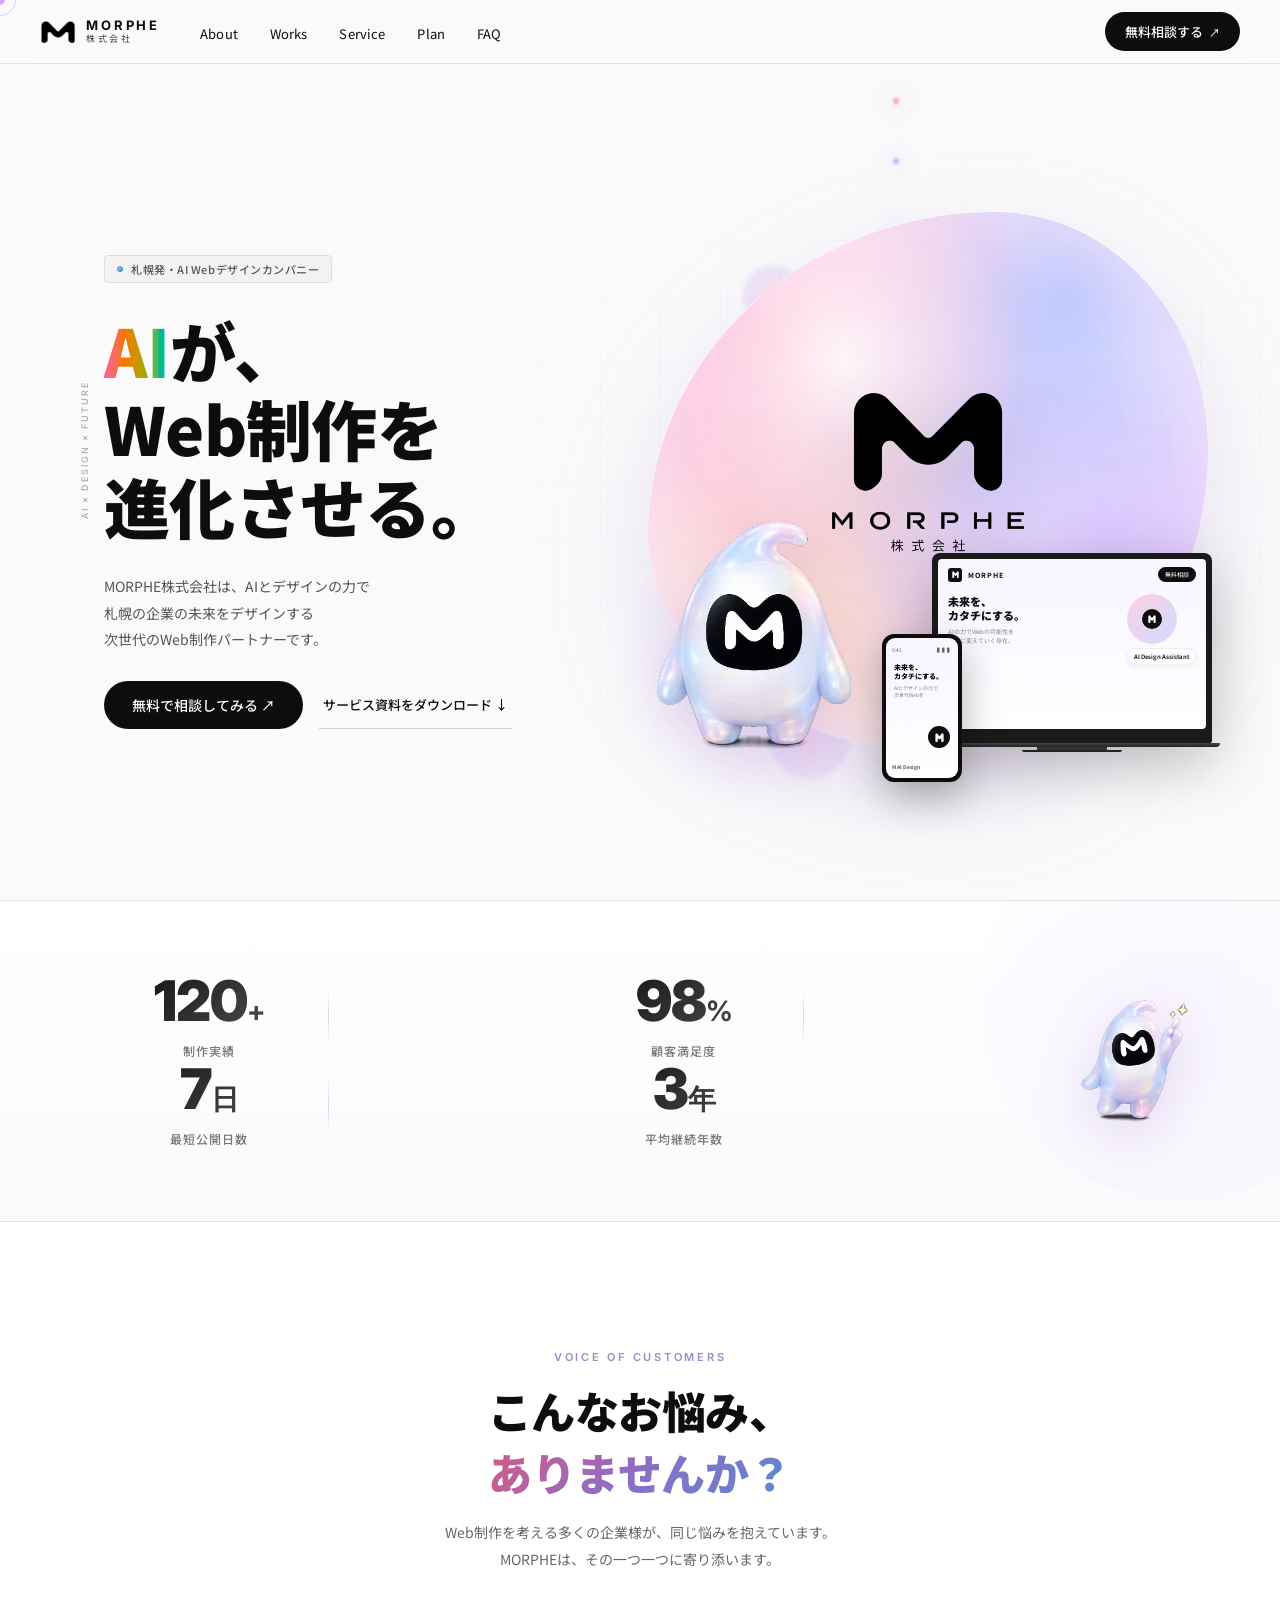
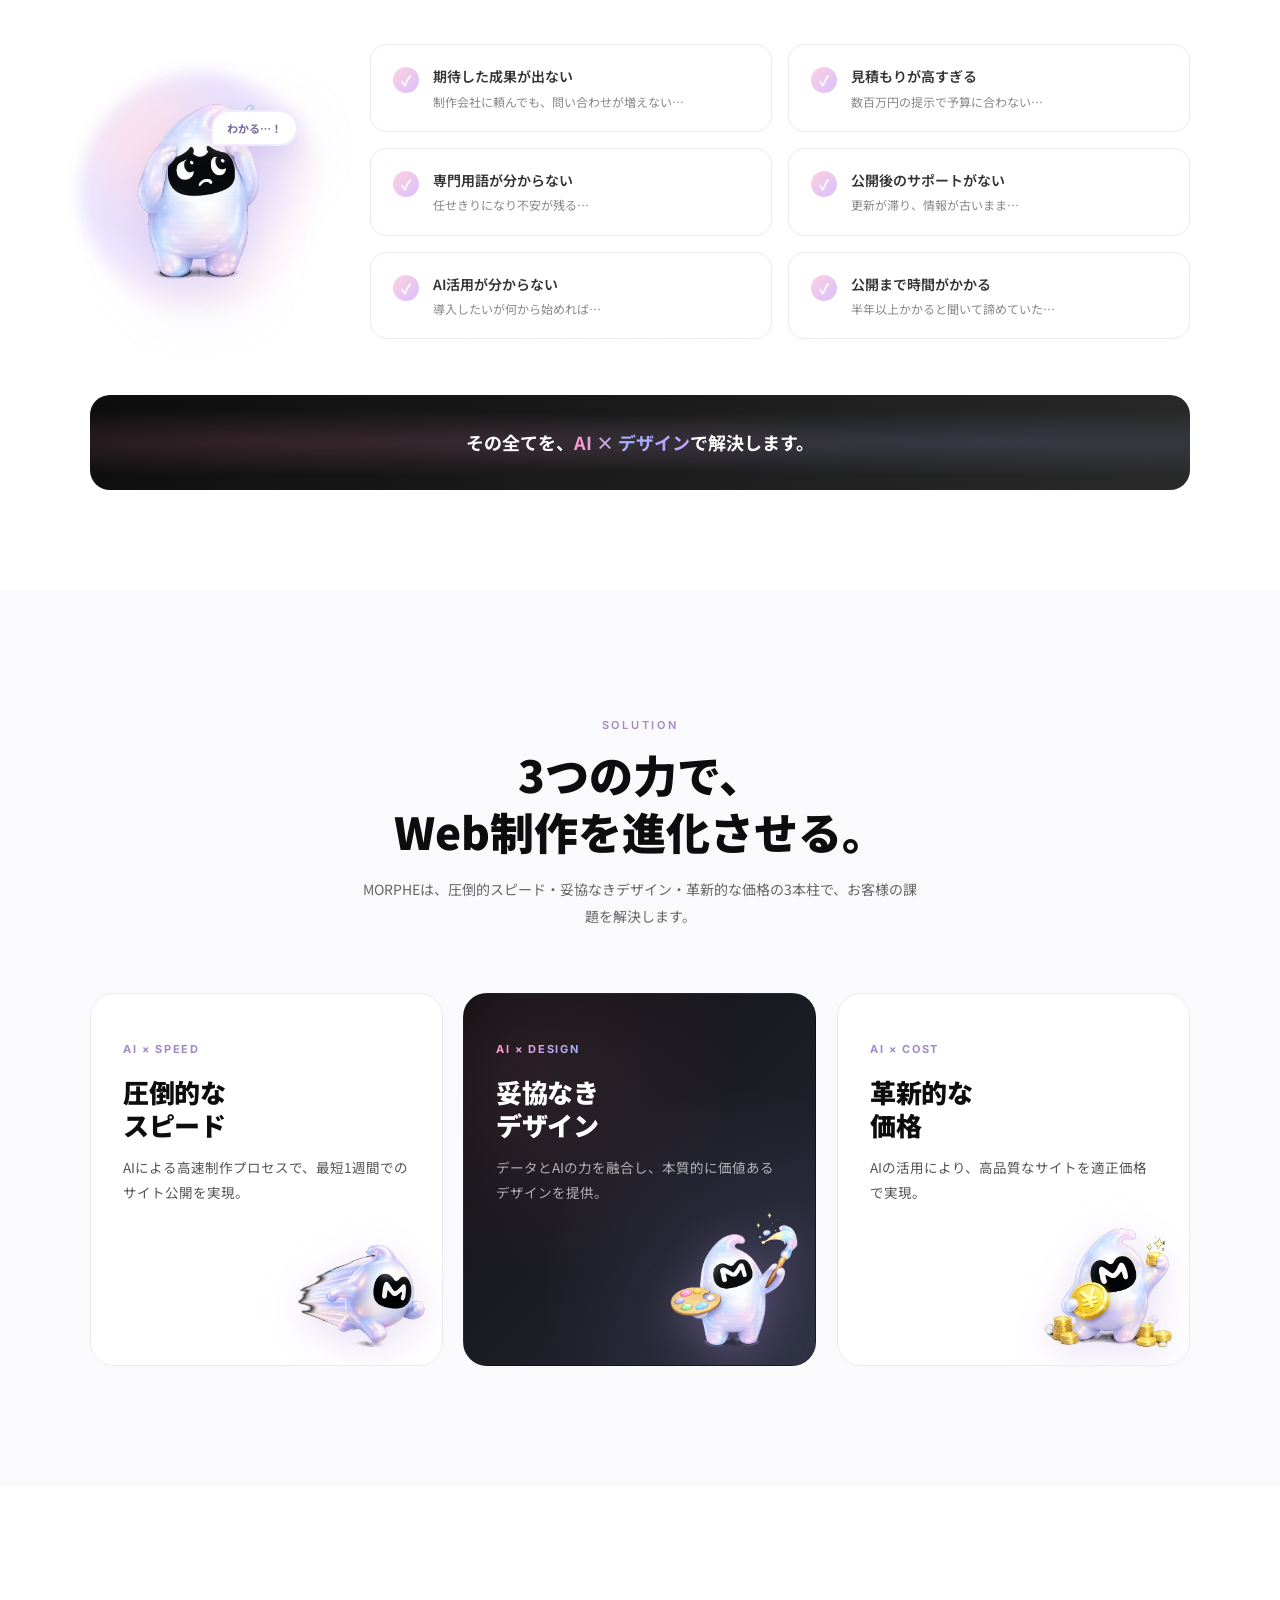
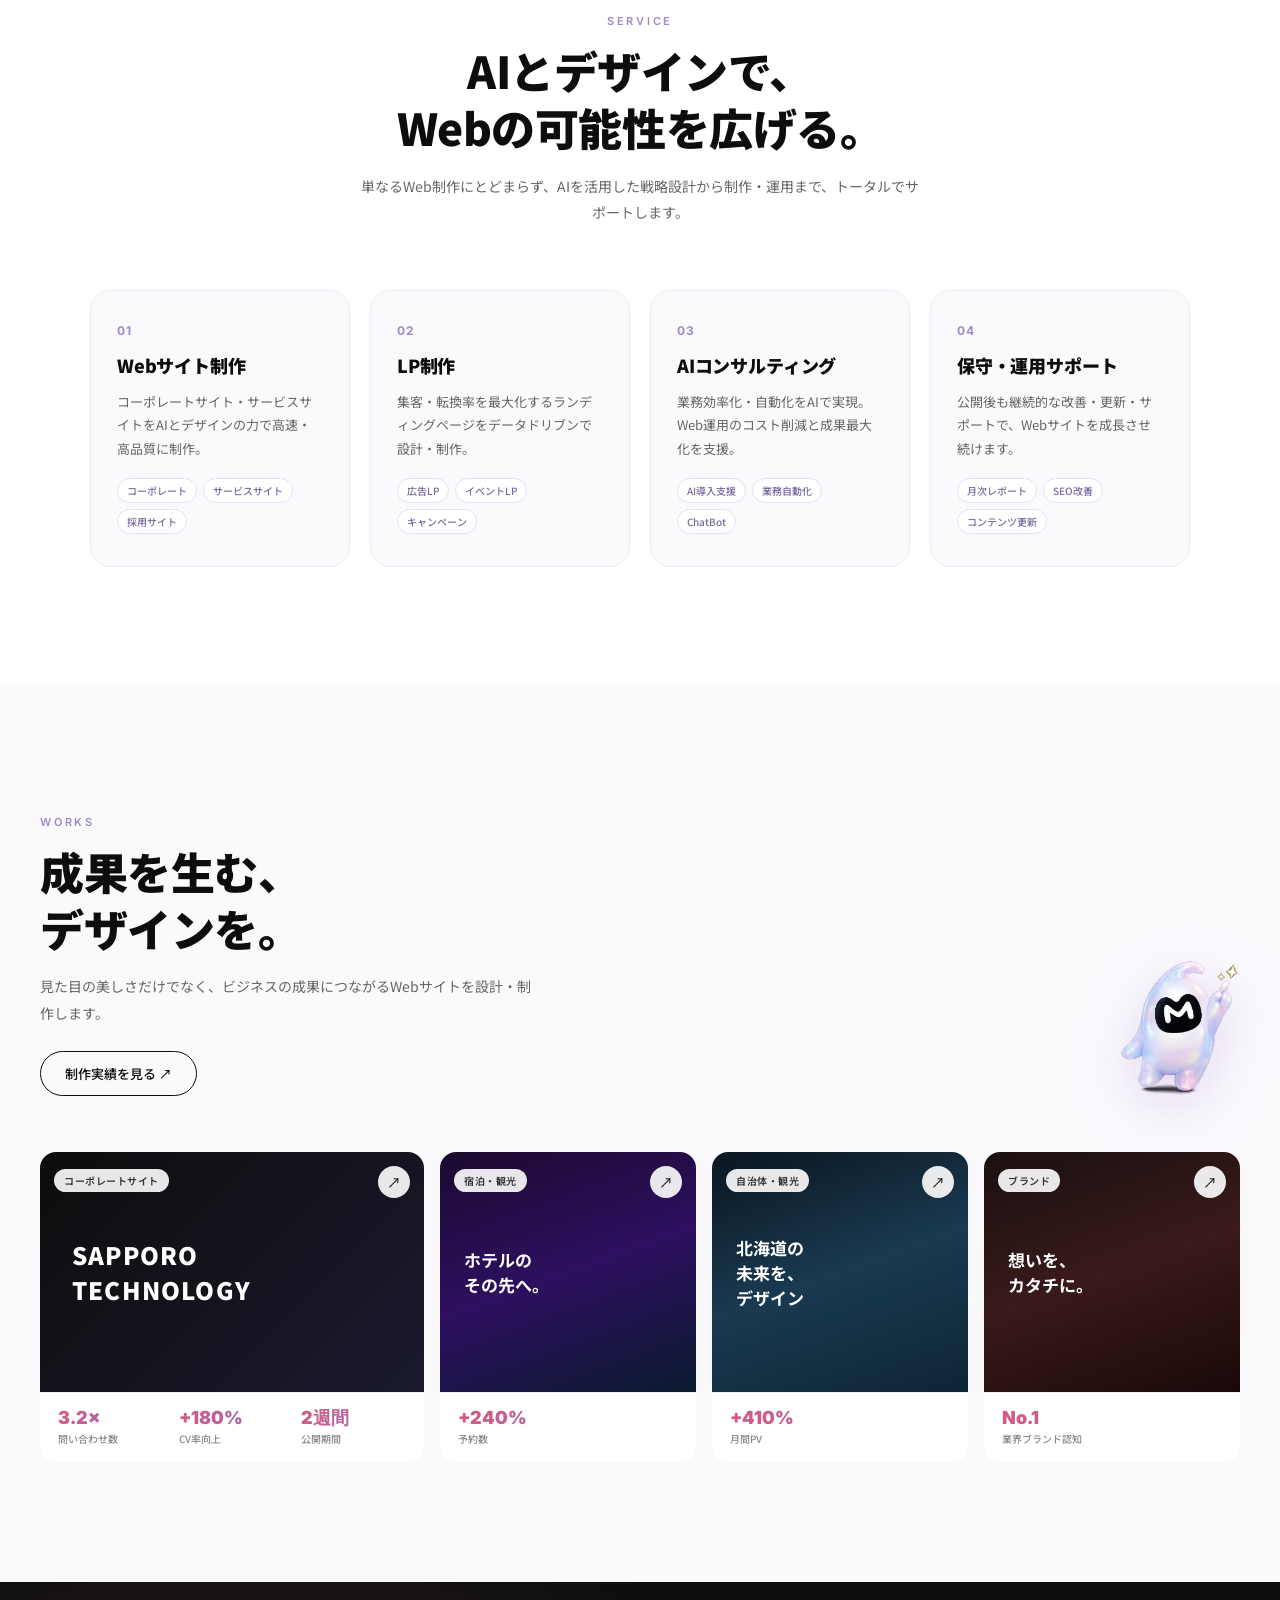
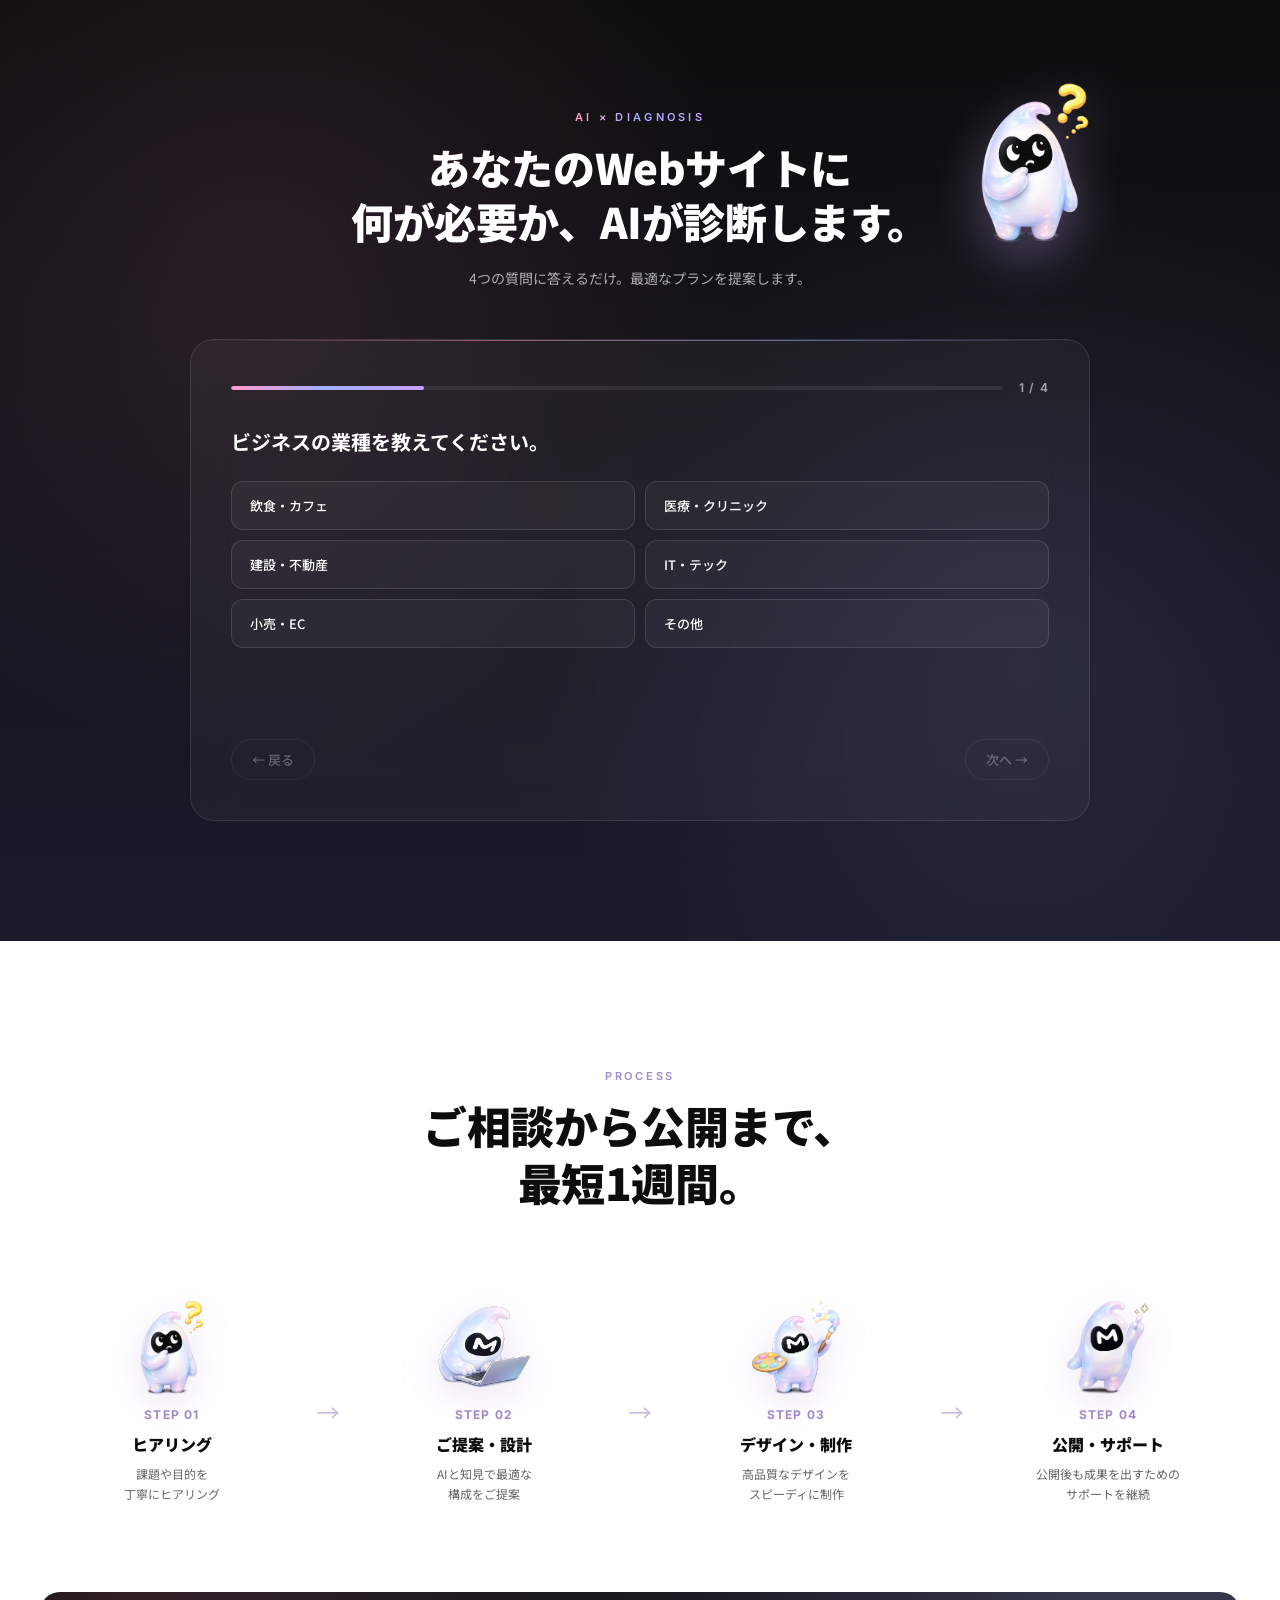
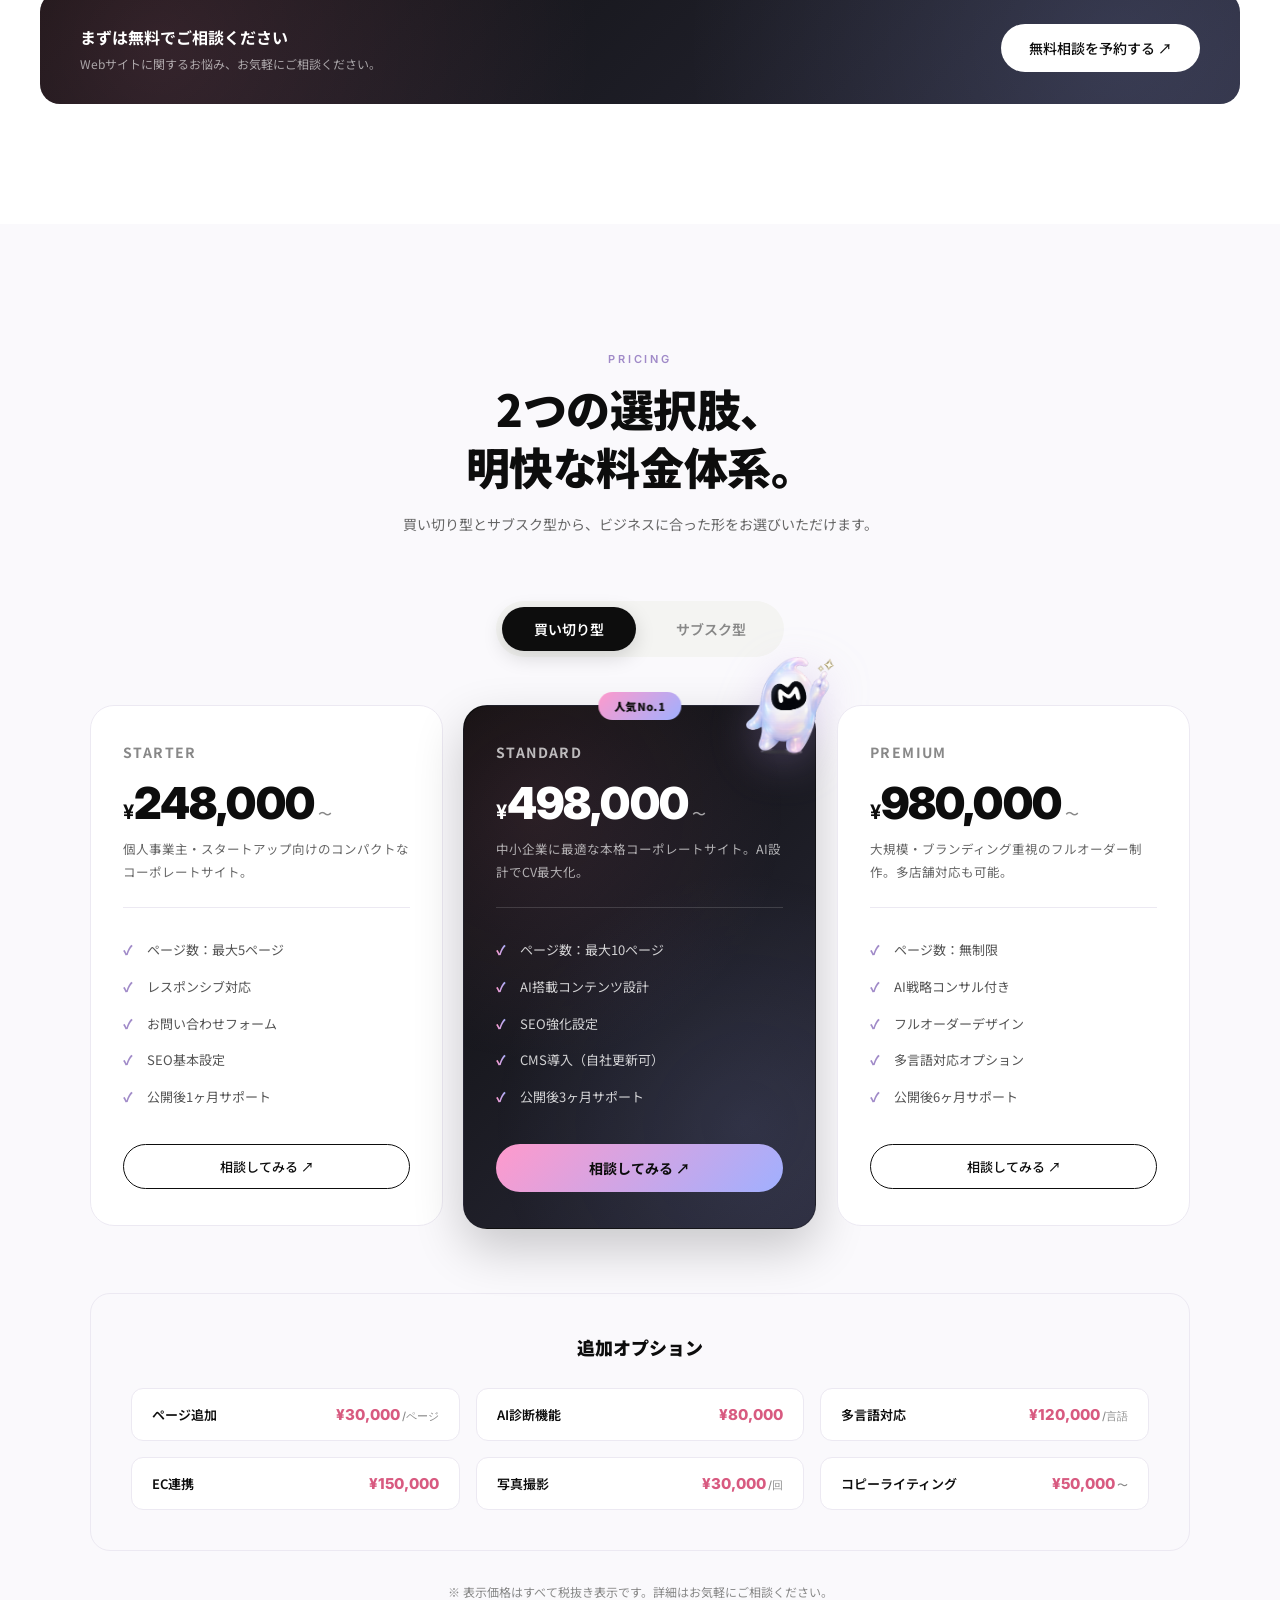
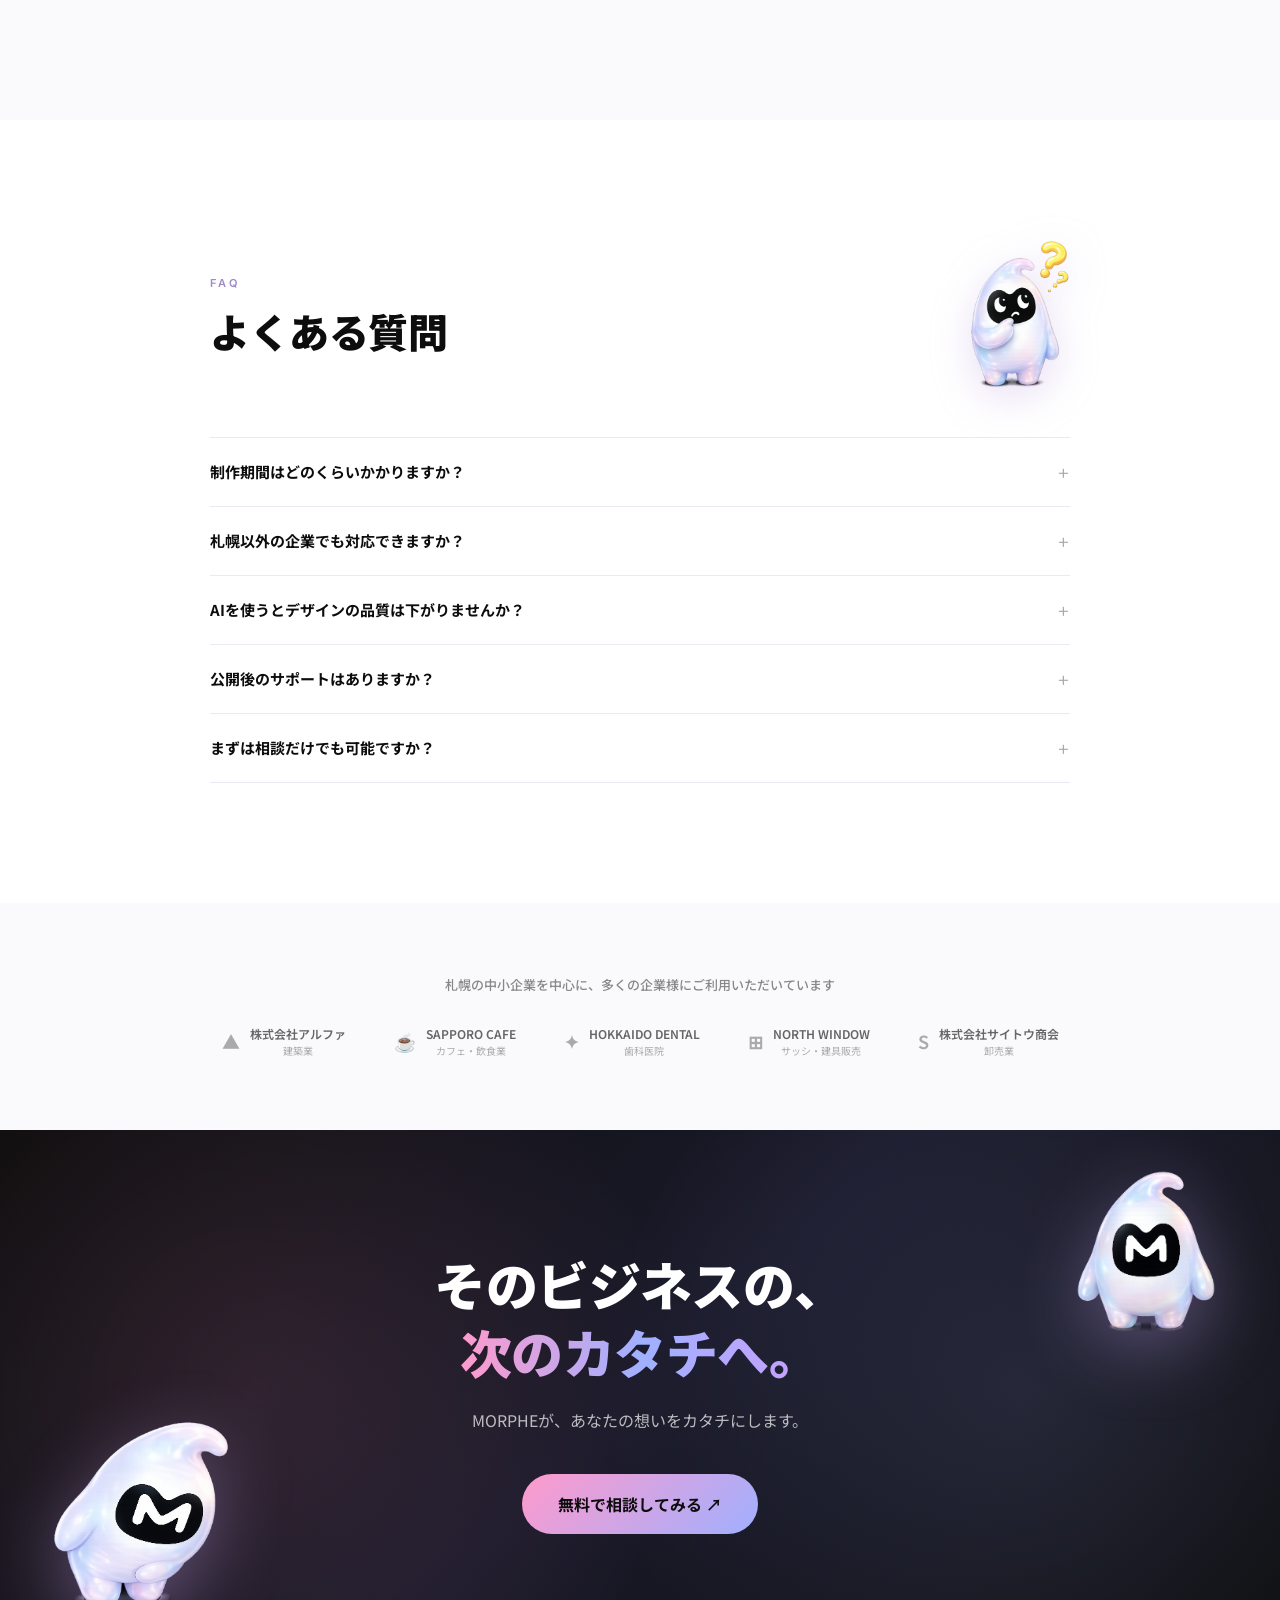
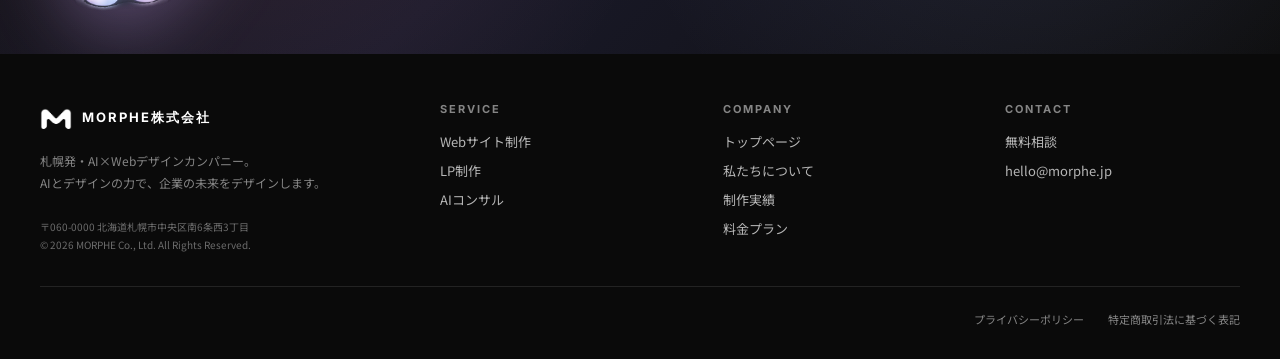
==== commit b1238ea3: "feat: 料金プラン確定 + about/works統一 + フッター修正 + Claude Code引き継ぎ" ====
--- a/index.html
+++ b/index.html
@@ -3020,22 +3020,30 @@
   <div class="price-inner">
     <div class="price-head">
       <span class="section-tag">PRICING</span>
-      <h2 class="price-title">シンプルで、<br>明快な料金体系。</h2>
-      <p class="price-body">すべてのプランにAI活用・デザイン・公開後サポートが含まれます。</p>
+      <h2 class="price-title">2つの選択肢、<br>明快な料金体系。</h2>
+      <p class="price-body">買い切り型とサブスク型から、ビジネスに合った形をお選びいただけます。</p>
     </div>
 
-    <div class="price-cards">
+    <!-- タブ切り替え -->
+    <div class="price-tabs" role="tablist" aria-label="料金プランタイプ">
+      <button class="price-tab active" data-tab="onetime" role="tab" aria-selected="true">買い切り型</button>
+      <button class="price-tab" data-tab="subscription" role="tab" aria-selected="false">サブスク型</button>
+    </div>
+
+    <!-- 買い切り型プラン -->
+    <div class="price-cards price-cards-onetime active" data-tab-content="onetime">
       <div class="price-card">
-        <div class="price-card-name">ライト</div>
-        <div class="price-card-price">¥<span>198,000</span><small>〜</small></div>
-        <p class="price-card-desc">スモールビジネス・個人事業向けのシンプルなコーポレートサイト。</p>
+        <div class="price-card-name">STARTER</div>
+        <div class="price-card-price">¥<span>248,000</span><small>〜</small></div>
+        <p class="price-card-desc">個人事業主・スタートアップ向けのコンパクトなコーポレートサイト。</p>
         <ul class="price-list">
           <li>ページ数：最大5ページ</li>
           <li>レスポンシブ対応</li>
           <li>お問い合わせフォーム</li>
+          <li>SEO基本設定</li>
           <li>公開後1ヶ月サポート</li>
         </ul>
-        <a class="btn-outline" href="#contact">相談してみる ↗</a>
+        <a class="btn-outline" href="/contact">相談してみる ↗</a>
       </div>
 
       <div class="price-card price-card--featured">
@@ -3043,36 +3051,297 @@
         <div class="price-morph-featured">
           <img src="/assets/morph_happy.png" alt="Morph featured" loading="lazy">
         </div>
-        <div class="price-card-name">スタンダード</div>
-        <div class="price-card-price">¥<span>398,000</span><small>〜</small></div>
-        <p class="price-card-desc">中小企業・成長フェーズのビジネスに最適な本格コーポレートサイト。</p>
+        <div class="price-card-name">STANDARD</div>
+        <div class="price-card-price">¥<span>498,000</span><small>〜</small></div>
+        <p class="price-card-desc">中小企業に最適な本格コーポレートサイト。AI設計でCV最大化。</p>
         <ul class="price-list">
           <li>ページ数：最大10ページ</li>
           <li>AI搭載コンテンツ設計</li>
-          <li>SEO基本設定</li>
-          <li>CMS導入（更新可能）</li>
+          <li>SEO強化設定</li>
+          <li>CMS導入（自社更新可）</li>
           <li>公開後3ヶ月サポート</li>
         </ul>
-        <a class="btn-primary" href="#contact">相談してみる ↗</a>
+        <a class="btn-primary" href="/contact">相談してみる ↗</a>
       </div>
 
       <div class="price-card">
-        <div class="price-card-name">プレミアム</div>
-        <div class="price-card-price">¥<span>698,000</span><small>〜</small></div>
-        <p class="price-card-desc">大規模・ブランディング重視の企業向けフルオーダー制作。</p>
+        <div class="price-card-name">PREMIUM</div>
+        <div class="price-card-price">¥<span>980,000</span><small>〜</small></div>
+        <p class="price-card-desc">大規模・ブランディング重視のフルオーダー制作。多店舗対応も可能。</p>
         <ul class="price-list">
           <li>ページ数：無制限</li>
-          <li>AI戦略コンサルティング</li>
+          <li>AI戦略コンサル付き</li>
           <li>フルオーダーデザイン</li>
           <li>多言語対応オプション</li>
           <li>公開後6ヶ月サポート</li>
         </ul>
-        <a class="btn-outline" href="#contact">相談してみる ↗</a>
+        <a class="btn-outline" href="/contact">相談してみる ↗</a>
       </div>
     </div>
+
+    <!-- サブスク型プラン -->
+    <div class="price-cards price-cards-subscription" data-tab-content="subscription">
+      <div class="price-card">
+        <div class="price-card-name">LITE</div>
+        <div class="price-card-price-sub">
+          <span class="price-monthly">¥<span>19,800</span><small>/月</small></span>
+          <span class="price-initial">＋ 初期 ¥49,800</span>
+        </div>
+        <p class="price-card-desc">月額重視・キャッシュフロー優先の小規模事業者向け。</p>
+        <ul class="price-list">
+          <li>ページ数：最大5ページ</li>
+          <li>レスポンシブ対応</li>
+          <li>月1回までの軽微な更新</li>
+          <li>サーバー・ドメイン込み</li>
+          <li>解約金・最低契約期間なし</li>
+        </ul>
+        <a class="btn-outline" href="/contact">相談してみる ↗</a>
+      </div>
+
+      <div class="price-card price-card--featured">
+        <div class="price-card-badge">人気No.1</div>
+        <div class="price-morph-featured">
+          <img src="/assets/morph_happy.png" alt="Morph featured" loading="lazy">
+        </div>
+        <div class="price-card-name">STANDARD</div>
+        <div class="price-card-price-sub">
+          <span class="price-monthly">¥<span>29,800</span><small>/月</small></span>
+          <span class="price-initial">＋ 初期 ¥98,000</span>
+        </div>
+        <p class="price-card-desc">中小企業の成長を支える運用サポート込みのスタンダードプラン。</p>
+        <ul class="price-list">
+          <li>ページ数：最大10ページ</li>
+          <li>月3回までの更新対応</li>
+          <li>SEO基本設定</li>
+          <li>アクセス解析レポート</li>
+          <li>サーバー・ドメイン込み</li>
+        </ul>
+        <a class="btn-primary" href="/contact">相談してみる ↗</a>
+      </div>
+
+      <div class="price-card">
+        <div class="price-card-name">PRO</div>
+        <div class="price-card-price-sub">
+          <span class="price-monthly">¥<span>49,800</span><small>/月</small></span>
+          <span class="price-initial">＋ 初期 ¥198,000</span>
+        </div>
+        <p class="price-card-desc">無制限ページ・専属対応・運用伴走型のプロフェッショナルプラン。</p>
+        <ul class="price-list">
+          <li>ページ数：無制限</li>
+          <li>無制限の更新対応</li>
+          <li>SEO継続最適化</li>
+          <li>月次戦略ミーティング</li>
+          <li>専用ダッシュボード</li>
+        </ul>
+        <a class="btn-outline" href="/contact">相談してみる ↗</a>
+      </div>
+    </div>
+
+    <!-- オプション一覧 -->
+    <div class="price-options">
+      <h3 class="price-options-title">追加オプション</h3>
+      <div class="price-options-grid">
+        <div class="price-option-item">
+          <div class="price-option-name">ページ追加</div>
+          <div class="price-option-price">¥30,000<small>/ページ</small></div>
+        </div>
+        <div class="price-option-item">
+          <div class="price-option-name">AI診断機能</div>
+          <div class="price-option-price">¥80,000</div>
+        </div>
+        <div class="price-option-item">
+          <div class="price-option-name">多言語対応</div>
+          <div class="price-option-price">¥120,000<small>/言語</small></div>
+        </div>
+        <div class="price-option-item">
+          <div class="price-option-name">EC連携</div>
+          <div class="price-option-price">¥150,000</div>
+        </div>
+        <div class="price-option-item">
+          <div class="price-option-name">写真撮影</div>
+          <div class="price-option-price">¥30,000<small>/回</small></div>
+        </div>
+        <div class="price-option-item">
+          <div class="price-option-name">コピーライティング</div>
+          <div class="price-option-price">¥50,000<small>〜</small></div>
+        </div>
+      </div>
+    </div>
+
     <p class="price-note">※ 表示価格はすべて税抜き表示です。詳細はお気軽にご相談ください。</p>
   </div>
 </section>
+
+<style>
+  /* ══ プランタブ切替 ══ */
+  .price-tabs {
+    display: flex;
+    justify-content: center;
+    gap: 8px;
+    margin-bottom: 48px;
+    background: #f4f4f2;
+    padding: 6px;
+    border-radius: 50px;
+    width: fit-content;
+    margin-left: auto;
+    margin-right: auto;
+  }
+
+  .price-tab {
+    padding: 12px 32px;
+    background: transparent;
+    border: none;
+    border-radius: 50px;
+    font-family: 'Noto Sans JP', sans-serif;
+    font-size: 14px;
+    font-weight: 600;
+    color: #888;
+    cursor: pointer;
+    transition: all 0.3s cubic-bezier(0.4,0,0.2,1);
+  }
+
+  .price-tab:hover {
+    color: #0d0d0d;
+  }
+
+  .price-tab.active {
+    background: #0d0d0d;
+    color: white;
+    box-shadow: 0 6px 20px rgba(0,0,0,0.15);
+  }
+
+  /* タブコンテンツ */
+  .price-cards {
+    display: none;
+  }
+
+  .price-cards.active {
+    display: grid;
+  }
+
+  /* サブスク用の価格表示 */
+  .price-card-price-sub {
+    margin-bottom: 16px;
+    line-height: 1;
+  }
+
+  .price-monthly {
+    display: block;
+    font-family: 'Inter', sans-serif;
+    font-size: 36px;
+    font-weight: 900;
+    color: #0d0d0d;
+    margin-bottom: 6px;
+  }
+
+  .price-monthly small {
+    font-size: 14px;
+    font-weight: 500;
+    color: #888;
+  }
+
+  .price-initial {
+    display: block;
+    font-size: 12px;
+    color: #888;
+    font-weight: 500;
+  }
+
+  .price-card--featured .price-monthly {
+    color: #ff9acc;
+  }
+
+  .price-card--featured .price-monthly small,
+  .price-card--featured .price-initial {
+    color: rgba(255,255,255,0.6);
+  }
+
+  /* オプション ── */
+  .price-options {
+    margin-top: 64px;
+    padding: 40px;
+    background: #faf9fc;
+    border-radius: 20px;
+    border: 1px solid #ece9f2;
+  }
+
+  .price-options-title {
+    font-size: 18px;
+    font-weight: 900;
+    text-align: center;
+    margin-bottom: 28px;
+  }
+
+  .price-options-grid {
+    display: grid;
+    grid-template-columns: repeat(3, 1fr);
+    gap: 16px;
+  }
+
+  .price-option-item {
+    display: flex;
+    justify-content: space-between;
+    align-items: center;
+    padding: 16px 20px;
+    background: white;
+    border-radius: 12px;
+    border: 1px solid #ece9f2;
+    transition: transform 0.2s, box-shadow 0.2s;
+  }
+
+  .price-option-item:hover {
+    transform: translateY(-2px);
+    box-shadow: 0 8px 20px rgba(180,150,220,0.12);
+  }
+
+  .price-option-name {
+    font-size: 13px;
+    font-weight: 600;
+    color: #0d0d0d;
+  }
+
+  .price-option-price {
+    font-family: 'Inter', sans-serif;
+    font-size: 15px;
+    font-weight: 800;
+    color: #d85a80;
+  }
+
+  .price-option-price small {
+    font-size: 11px;
+    font-weight: 500;
+    color: #888;
+    margin-left: 2px;
+  }
+
+  @media (max-width: 900px) {
+    .price-options-grid {
+      grid-template-columns: 1fr 1fr;
+    }
+  }
+
+  @media (max-width: 600px) {
+    .price-tab { padding: 10px 22px; font-size: 13px; }
+    .price-options { padding: 24px; }
+    .price-options-grid { grid-template-columns: 1fr; }
+  }
+</style>
+
+<script>
+  /* タブ切替ロジック */
+  document.querySelectorAll('.price-tab').forEach(tab => {
+    tab.addEventListener('click', () => {
+      const targetTab = tab.dataset.tab;
+      document.querySelectorAll('.price-tab').forEach(t => {
+        t.classList.toggle('active', t === tab);
+        t.setAttribute('aria-selected', t === tab ? 'true' : 'false');
+      });
+      document.querySelectorAll('[data-tab-content]').forEach(content => {
+        content.classList.toggle('active', content.dataset.tabContent === targetTab);
+      });
+    });
+  });
+</script>
 
 <!-- ══════════════════════════════════════════
      ⑨ FAQ - 不安解消
@@ -3490,25 +3759,104 @@
 </style>
 
 <footer>
-  <div class="footer-inner">
-    <div>
+  <div class="footer-inner footer-inner-rich">
+    <div class="footer-brand-block">
       <div class="footer-logo">
         <div class="footer-logo-icon">
           <img src="/assets/morphe_m_only.png" alt="MORPHE">
         </div>
         <span class="footer-company-text">MORPHE株式会社</span>
       </div>
+      <p class="footer-tagline-rich">
+        札幌発・AI×Webデザインカンパニー。<br>
+        AIとデザインの力で、企業の未来をデザインします。
+      </p>
       <div class="footer-info">
-        〒060-0000 北海道札幌市中央区南6条西3丁目 仮住所1丁目<br>
-        © MORPHE Co., Ltd. All Rights Reserved.
+        〒060-0000 北海道札幌市中央区南6条西3丁目<br>
+        © 2026 MORPHE Co., Ltd. All Rights Reserved.
       </div>
     </div>
-    <div class="footer-links">
+    <div class="footer-col-block">
+      <div class="footer-col-title">SERVICE</div>
+      <ul class="footer-col-list">
+        <li><a href="#service">Webサイト制作</a></li>
+        <li><a href="#service">LP制作</a></li>
+        <li><a href="#service">AIコンサル</a></li>
+      </ul>
+    </div>
+    <div class="footer-col-block">
+      <div class="footer-col-title">COMPANY</div>
+      <ul class="footer-col-list">
+        <li><a href="/">トップページ</a></li>
+        <li><a href="/about">私たちについて</a></li>
+        <li><a href="/works">制作実績</a></li>
+        <li><a href="#pricing">料金プラン</a></li>
+      </ul>
+    </div>
+    <div class="footer-col-block">
+      <div class="footer-col-title">CONTACT</div>
+      <ul class="footer-col-list">
+        <li><a href="/contact">無料相談</a></li>
+        <li><a href="mailto:hello@morphe.jp">hello@morphe.jp</a></li>
+      </ul>
+    </div>
+  </div>
+  <div class="footer-bottom-bar">
+    <div class="footer-legal-wrap">
       <a href="/privacy">プライバシーポリシー</a>
       <a href="/tokushoho">特定商取引法に基づく表記</a>
     </div>
   </div>
 </footer>
+
+<style>
+  /* リッチフッター */
+  .footer-inner-rich {
+    display: grid !important;
+    grid-template-columns: 1.5fr 1fr 1fr 1fr;
+    gap: 48px;
+    align-items: start;
+  }
+  .footer-brand-block { display: flex; flex-direction: column; gap: 16px; }
+  .footer-tagline-rich {
+    font-size: 12px; color: rgba(255,255,255,0.5); line-height: 1.8;
+  }
+  .footer-col-block { display: flex; flex-direction: column; }
+  .footer-col-title {
+    font-family: 'Inter', sans-serif; font-size: 11px; font-weight: 700;
+    letter-spacing: 0.18em; color: rgba(255,255,255,0.5); margin-bottom: 16px;
+  }
+  .footer-col-list {
+    list-style: none; margin: 0; padding: 0;
+    display: flex; flex-direction: column; gap: 10px;
+  }
+  .footer-col-list a {
+    font-size: 13px; color: rgba(255,255,255,0.7);
+    text-decoration: none; transition: color 0.2s;
+  }
+  .footer-col-list a:hover { color: white; }
+  .footer-bottom-bar {
+    max-width: 1200px; margin: 32px auto 0;
+    padding-top: 24px; border-top: 1px solid rgba(255,255,255,0.1);
+    display: flex; justify-content: flex-end;
+  }
+  .footer-legal-wrap { display: flex; gap: 24px; }
+  .footer-legal-wrap a {
+    font-size: 11px; color: rgba(255,255,255,0.5); text-decoration: none;
+  }
+  .footer-legal-wrap a:hover { color: white; }
+
+  @media (max-width: 900px) {
+    .footer-inner-rich {
+      grid-template-columns: 1fr 1fr !important;
+      gap: 32px 24px !important;
+    }
+    .footer-bottom-bar { justify-content: center; margin-top: 24px; }
+  }
+  @media (max-width: 600px) {
+    .footer-inner-rich { grid-template-columns: 1fr !important; }
+  }
+</style>
 
 <!-- ══════════════════════════════════════════
      UTILITIES - カスタムカーソル & スクロール進捗
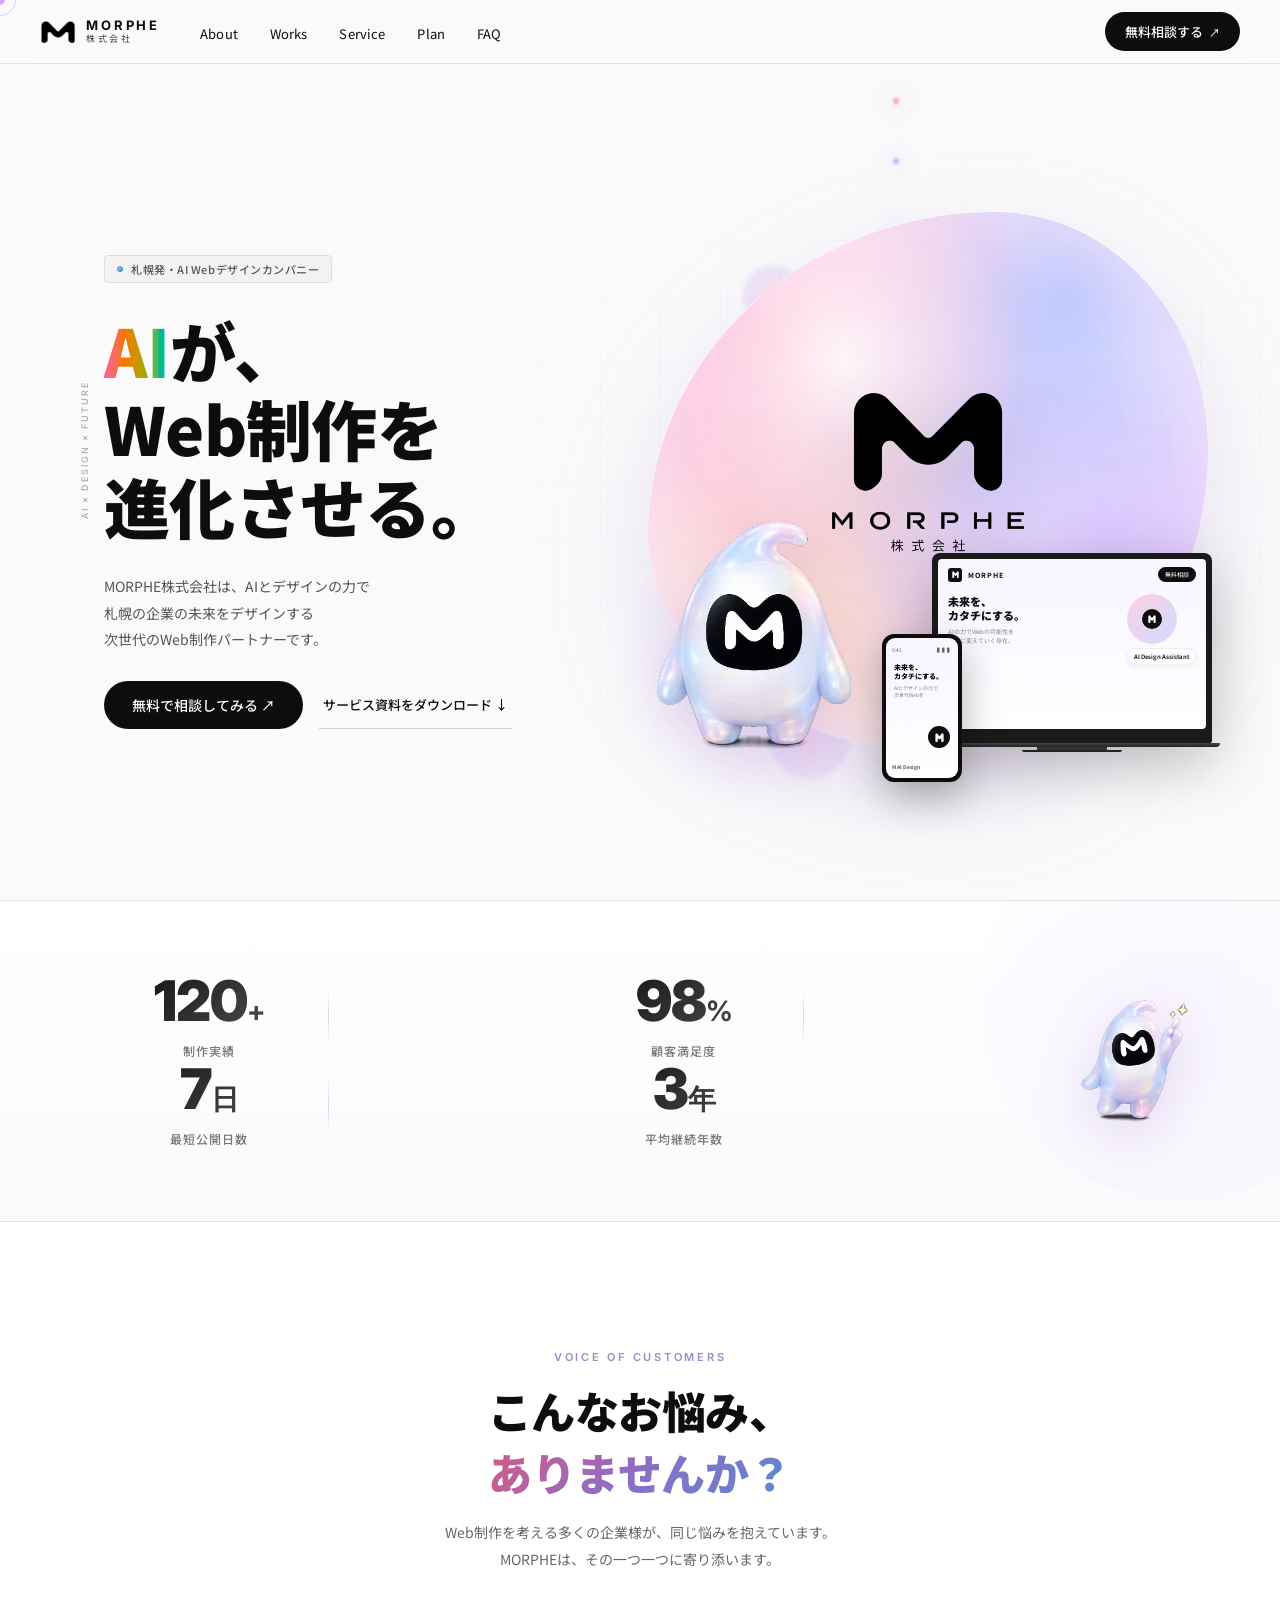
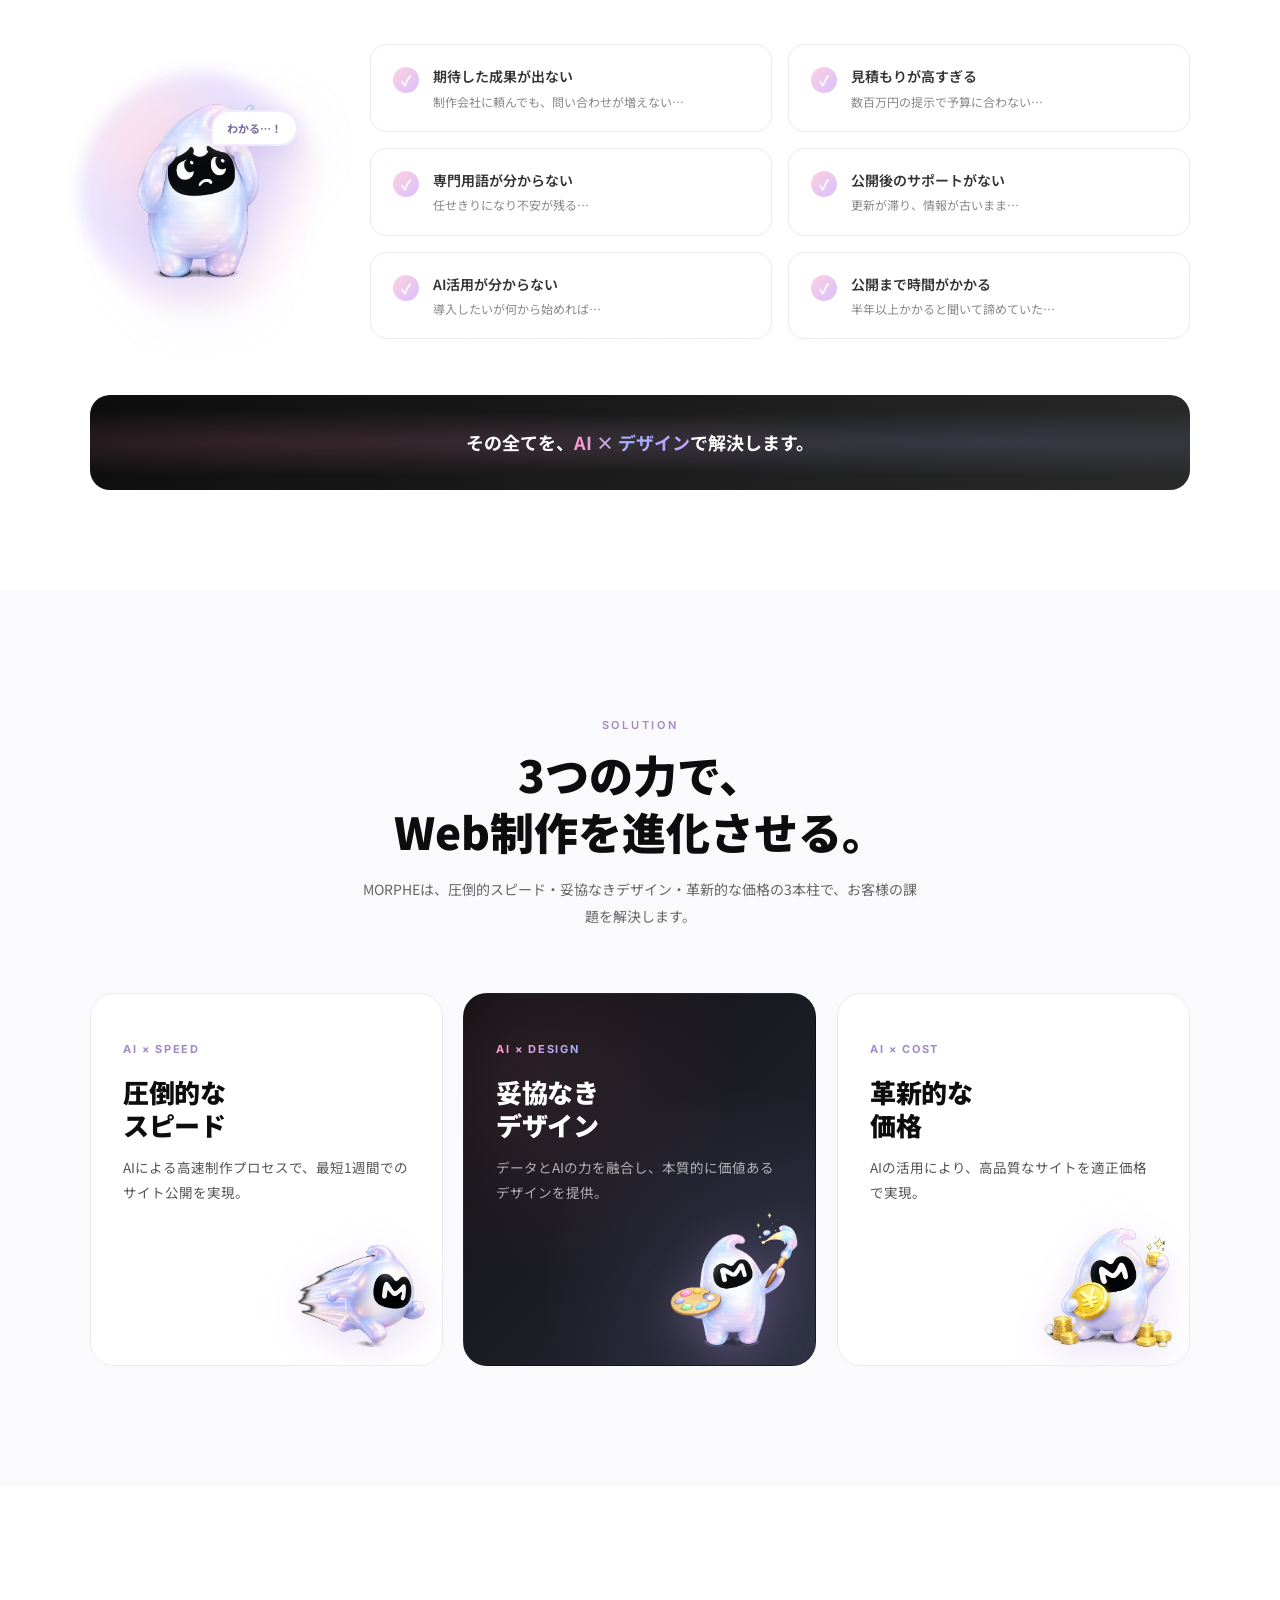
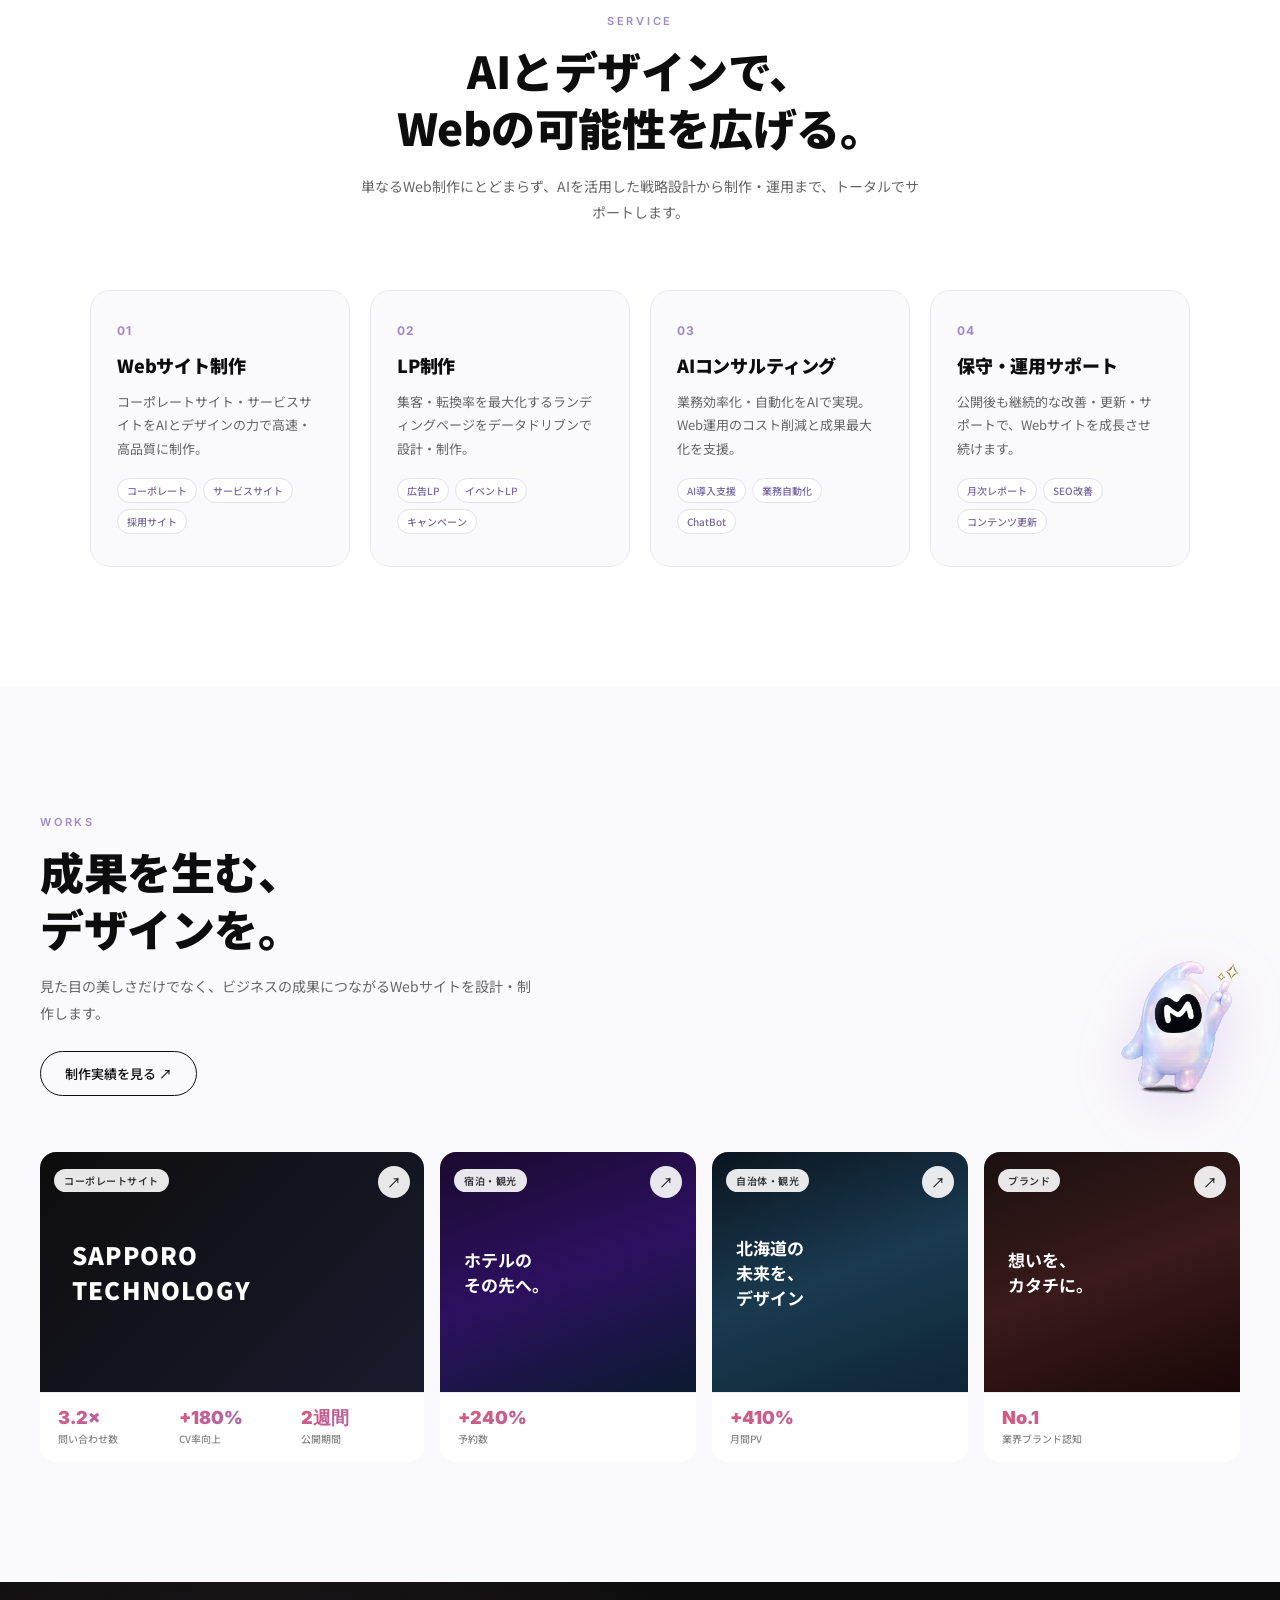
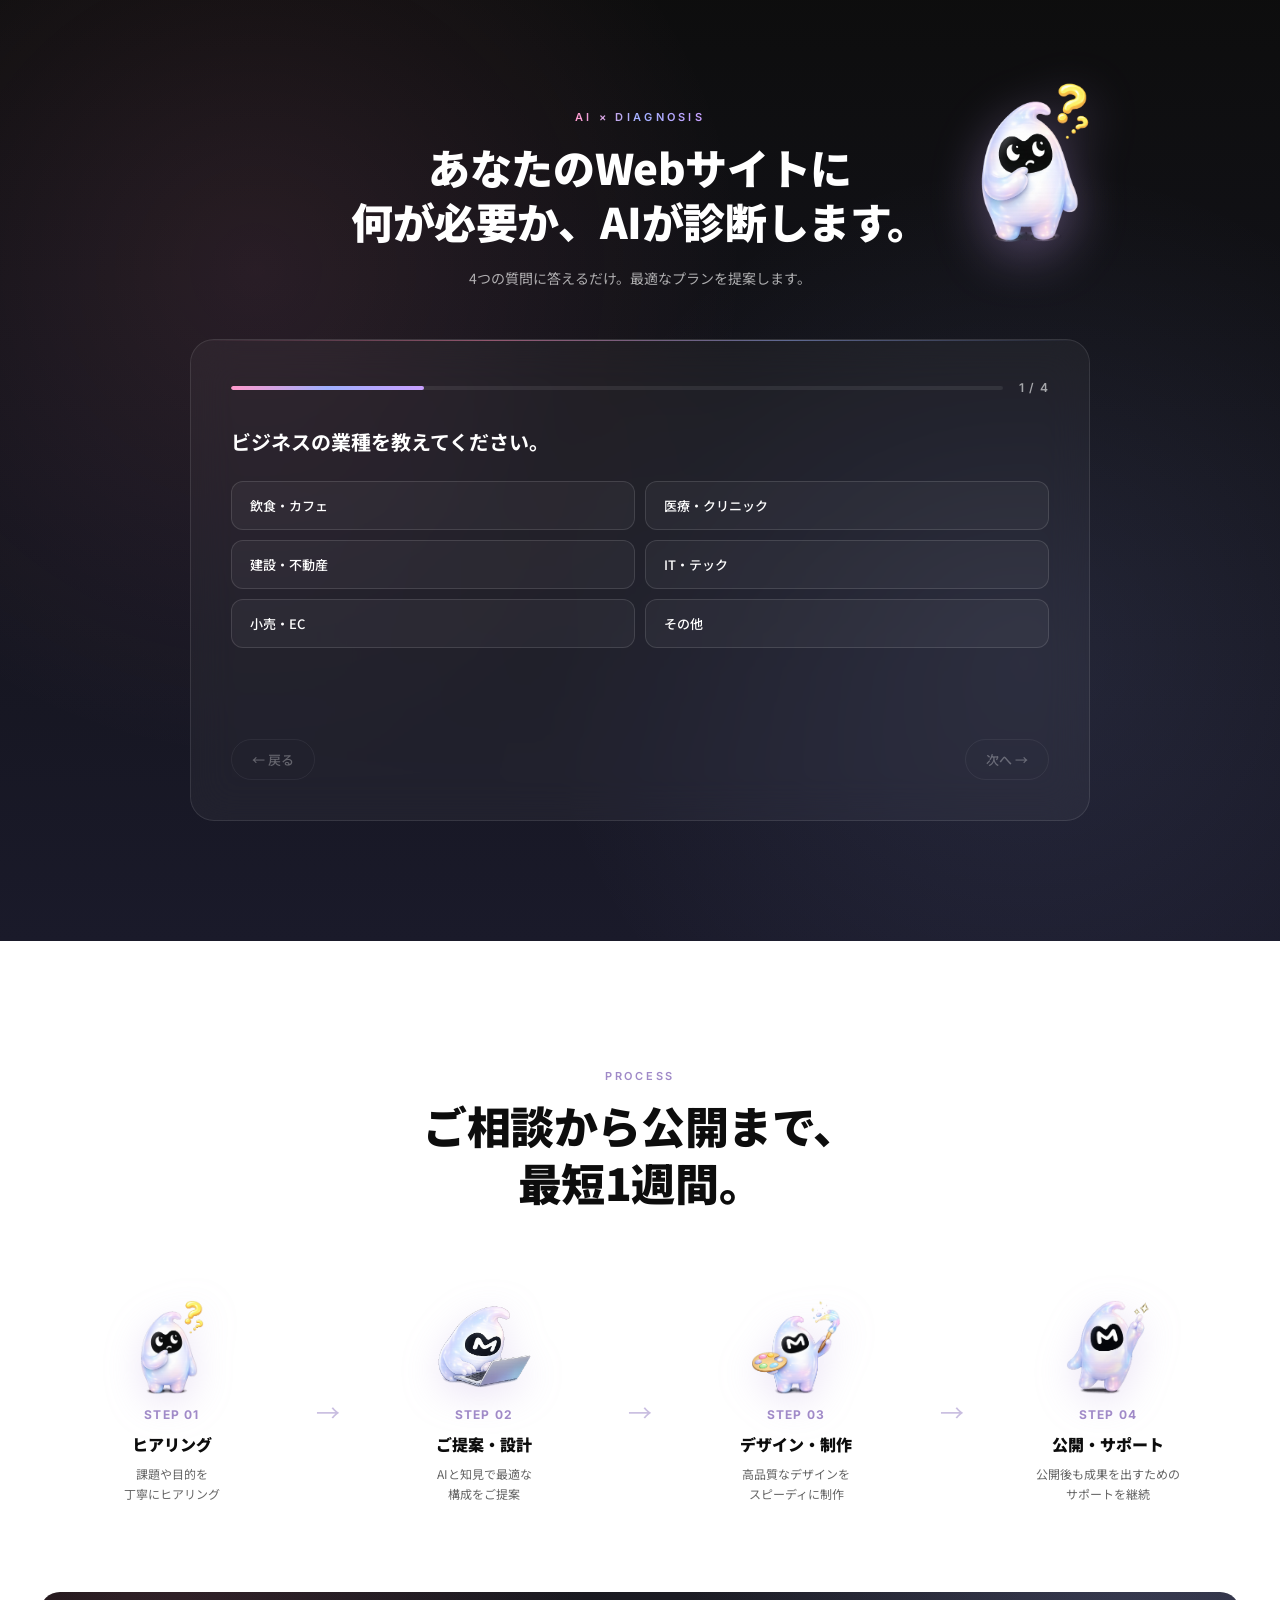
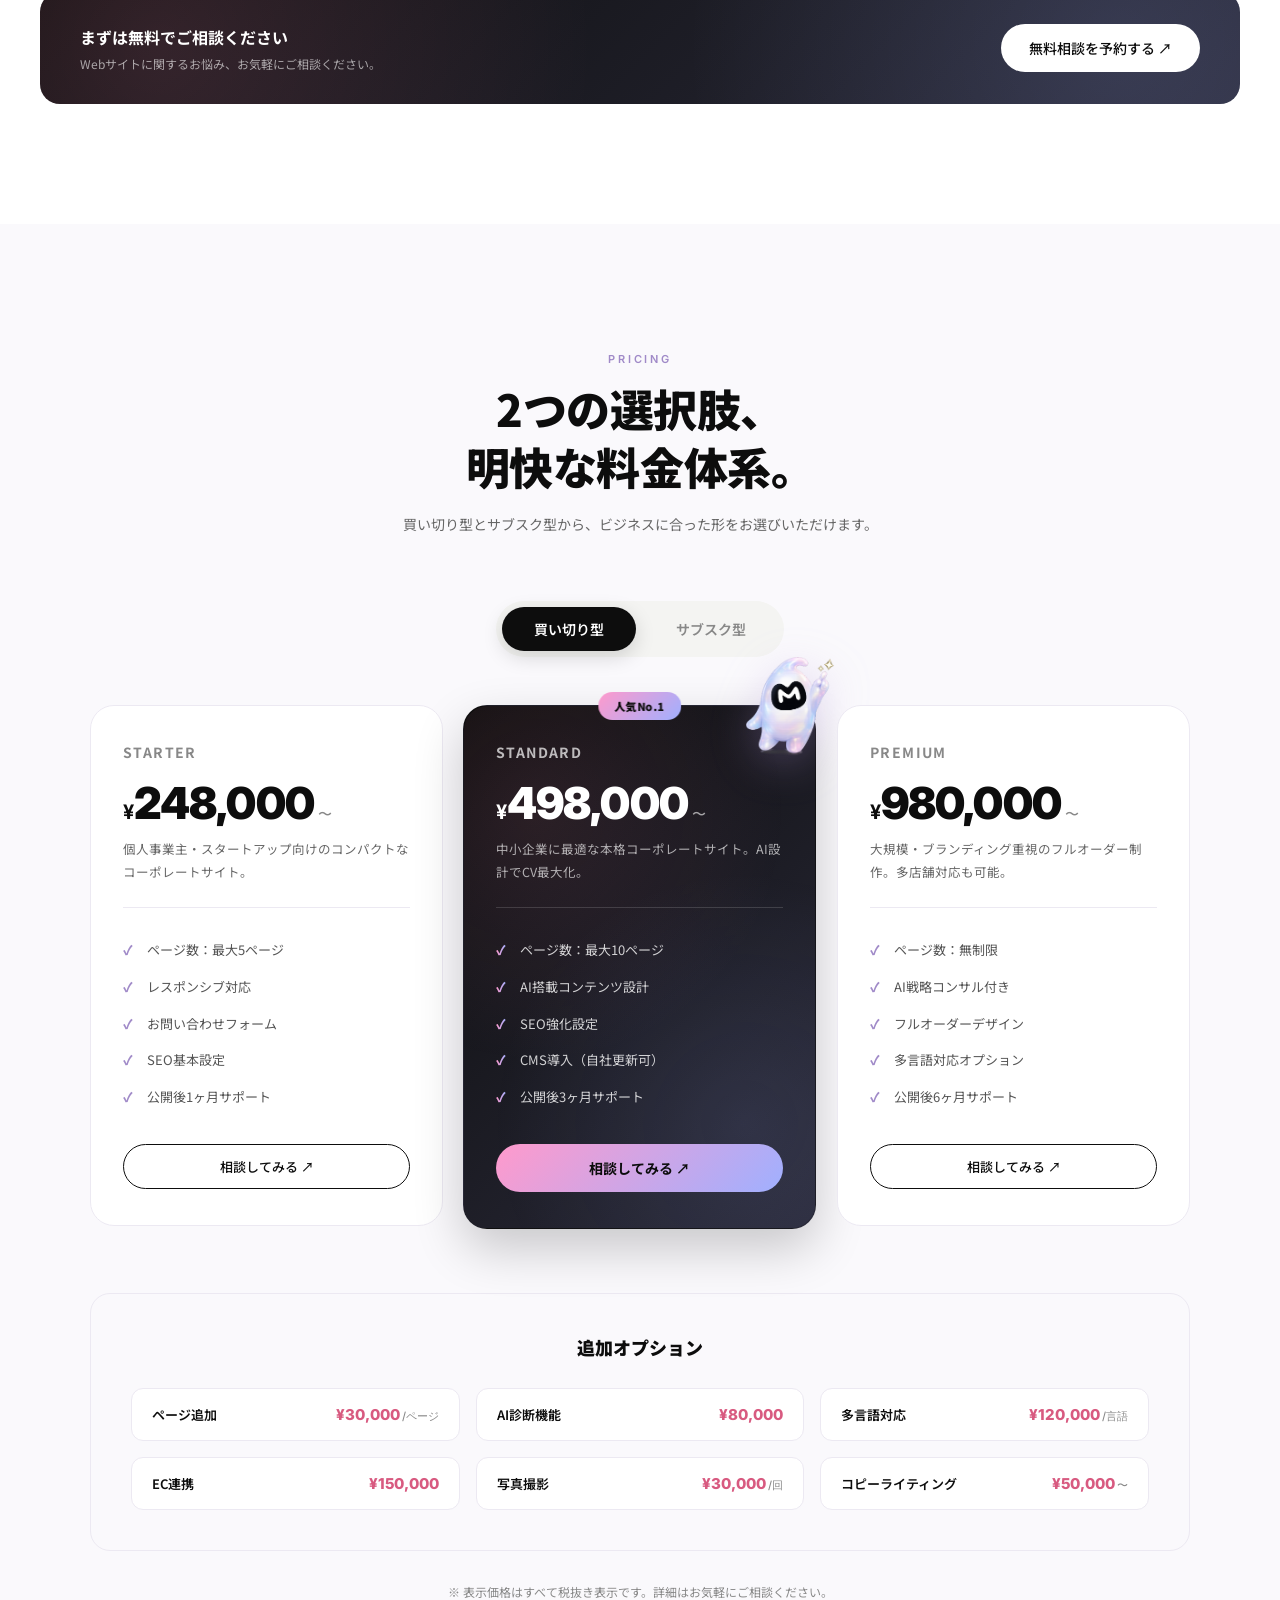
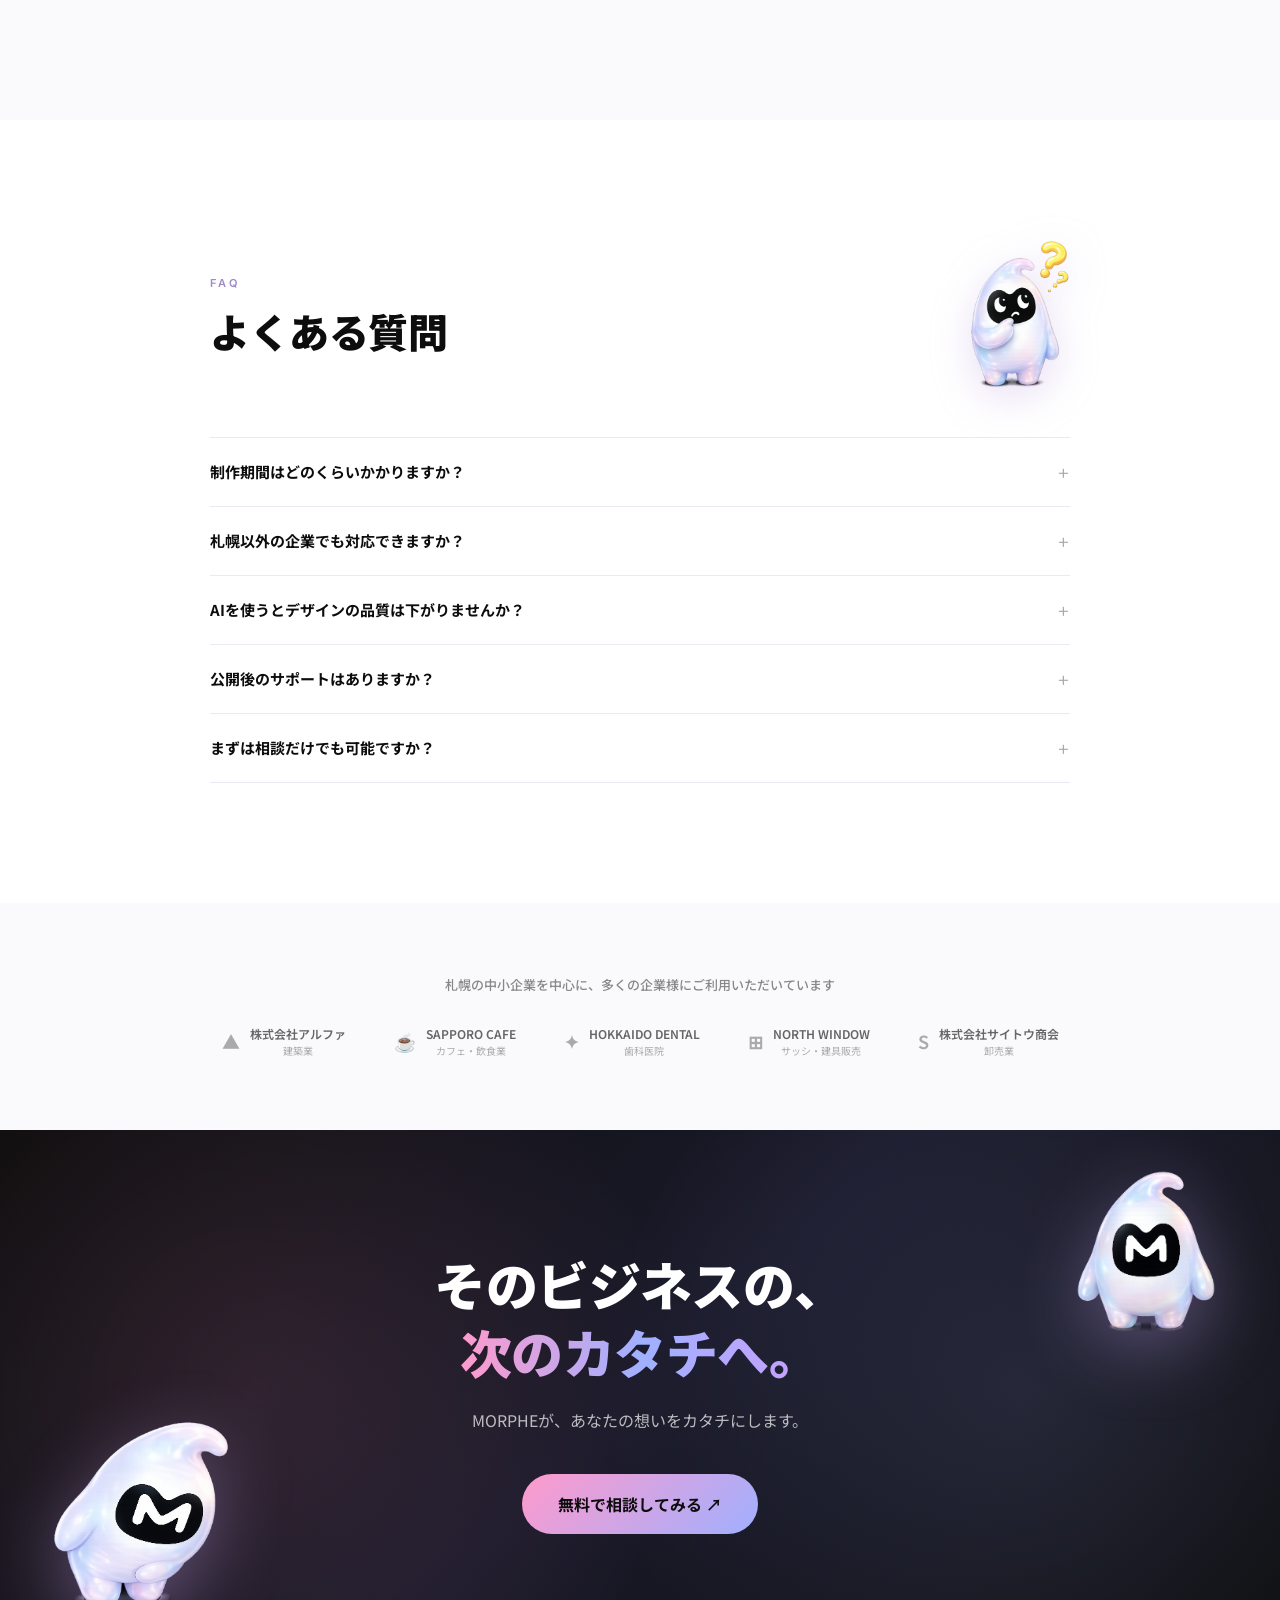
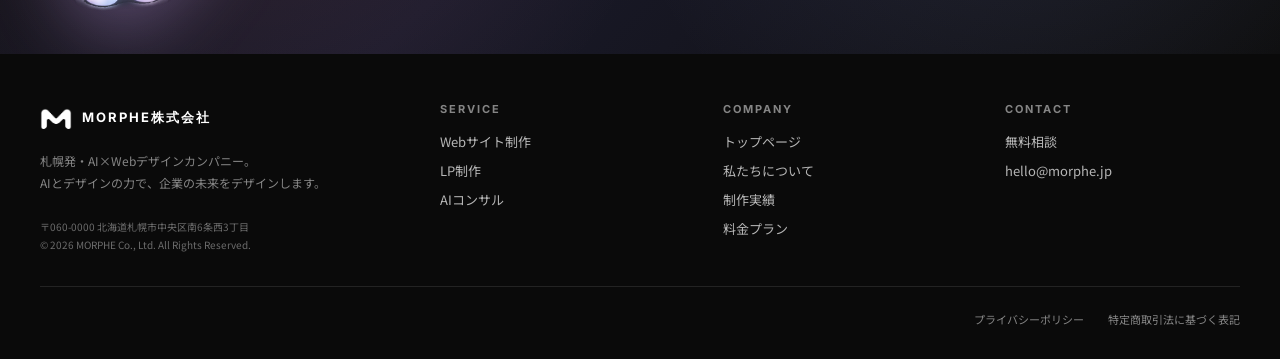
==== commit fd7b48d5: "fix: 進化モーフバグ修正 + Claude Code引き継ぎ" ====
--- a/index.html
+++ b/index.html
@@ -4460,8 +4460,10 @@
     { threshold: 0.97, src: '/assets/morph_welcome.png',   label: 'STAGE 9', bubble: 'ようこそ！' }
   ];
 
-  let currentStageIndex = 0;
+  let currentStageIndex = -1;  /* -1で初期化することで初回必ず描画されるように */
   let bubbleTimeoutId = null;
+  let morphStartScrollY = null;  /* モーフが最初に表示された時のscrollY */
+  let isMorphVisible = false;
 
   function getStageForProgress(progress) {
     let stageIndex = 0;
@@ -4506,16 +4508,32 @@
     requestAnimationFrame(() => {
       const scrollY = window.scrollY;
       const totalHeight = document.body.scrollHeight - window.innerHeight;
-      const progress = scrollY / Math.max(totalHeight, 1);
-
-      /* HEROを過ぎたら表示（300px以上スクロール） */
-      const showMorph = scrollY > 300;
-      morphEvo.classList.toggle('visible', showMorph);
-      if (floatingCTA) {
-        floatingCTA.classList.toggle('visible', showMorph);
-      }
-
-      if (showMorph) {
+
+      /* HEROを過ぎたら表示（200px以上スクロール）*/
+      const shouldShow = scrollY > 200;
+
+      if (shouldShow && !isMorphVisible) {
+        /* 初めて表示するタイミングを記録 */
+        morphStartScrollY = scrollY;
+        isMorphVisible = true;
+        morphEvo.classList.add('visible');
+        if (floatingCTA) floatingCTA.classList.add('visible');
+
+        /* 卵から開始：強制的にステージ0を表示 */
+        currentStageIndex = -1;  /* リセット */
+        updateMorphStage(0);  /* progress=0で確実に卵を表示 */
+      } else if (!shouldShow && isMorphVisible) {
+        /* 上に戻ったら隠す */
+        isMorphVisible = false;
+        morphEvo.classList.remove('visible');
+        if (floatingCTA) floatingCTA.classList.remove('visible');
+      } else if (isMorphVisible && morphStartScrollY !== null) {
+        /* 表示後：表示開始位置からの相対進捗で計算 */
+        const remainingScroll = totalHeight - morphStartScrollY;
+        const scrolledFromStart = scrollY - morphStartScrollY;
+        const progress = remainingScroll > 0
+          ? Math.max(0, Math.min(1, scrolledFromStart / remainingScroll))
+          : 0;
         updateMorphStage(progress);
       }
 
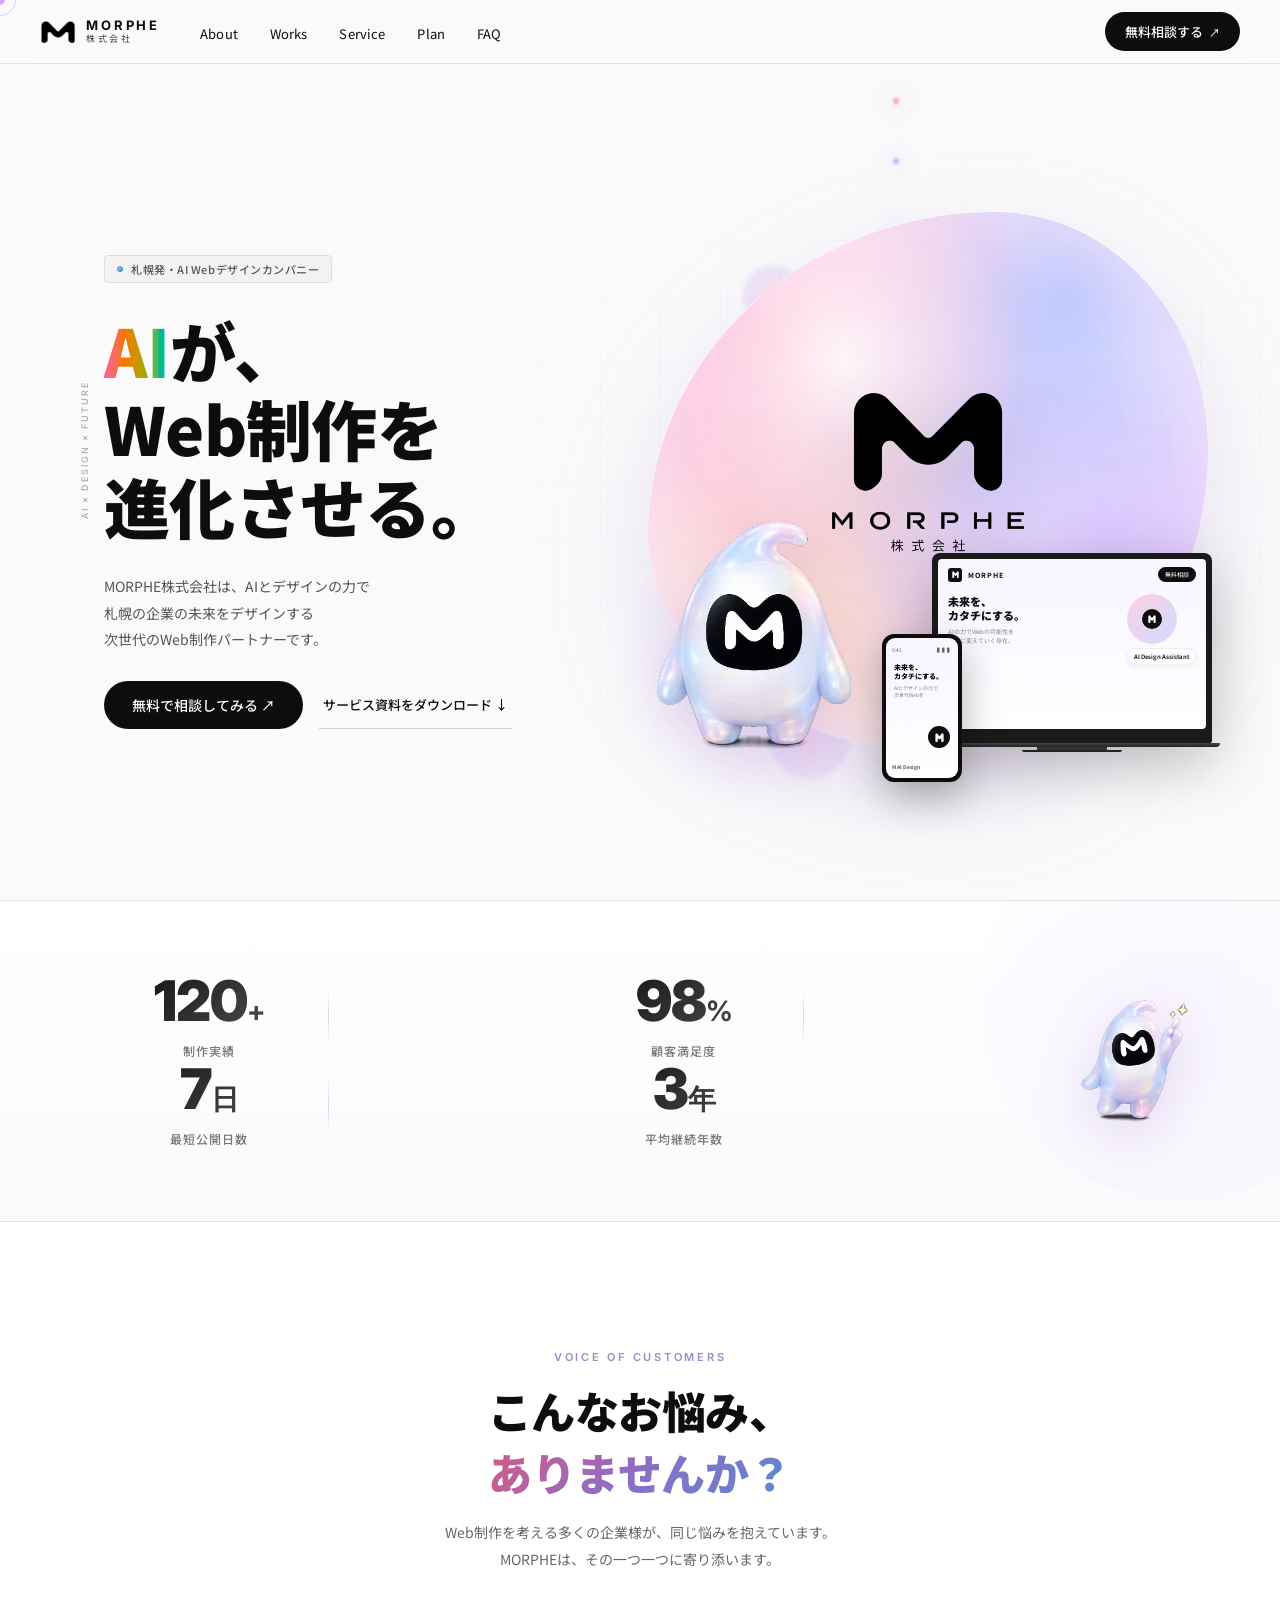
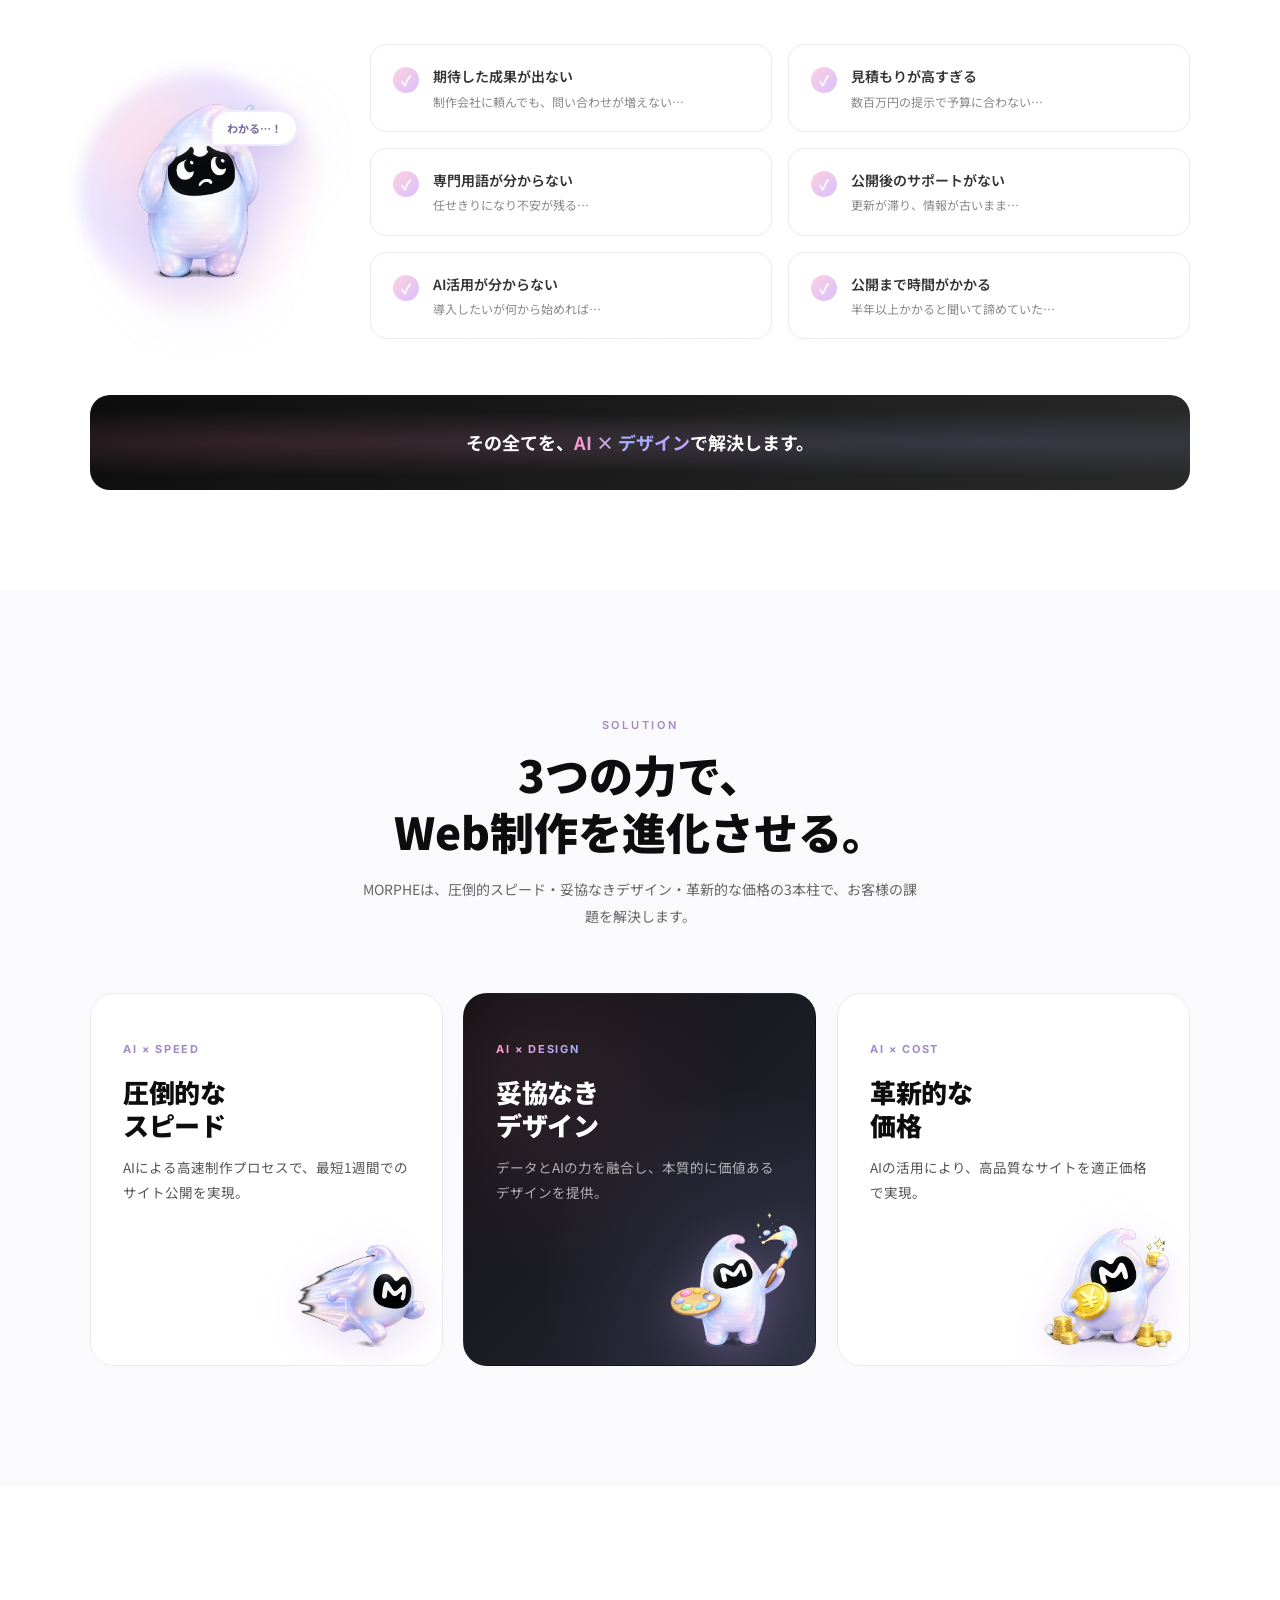
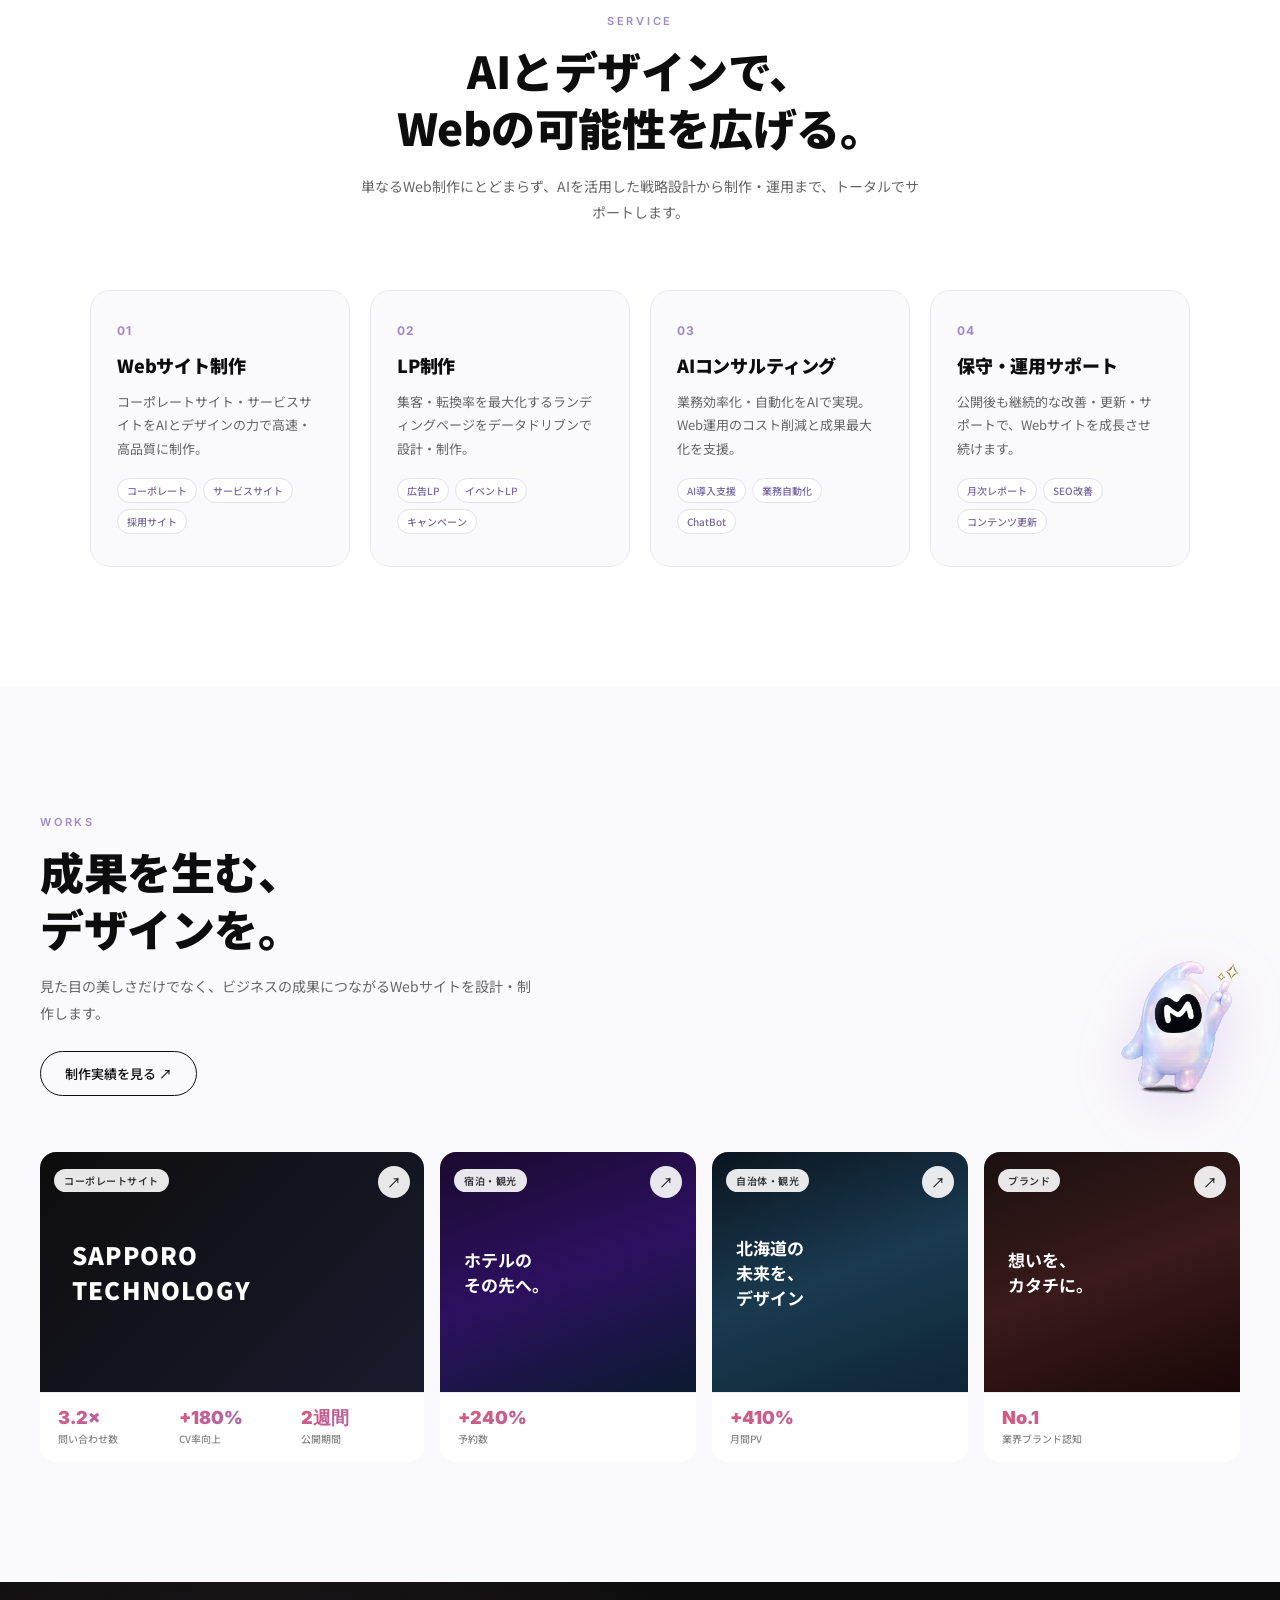
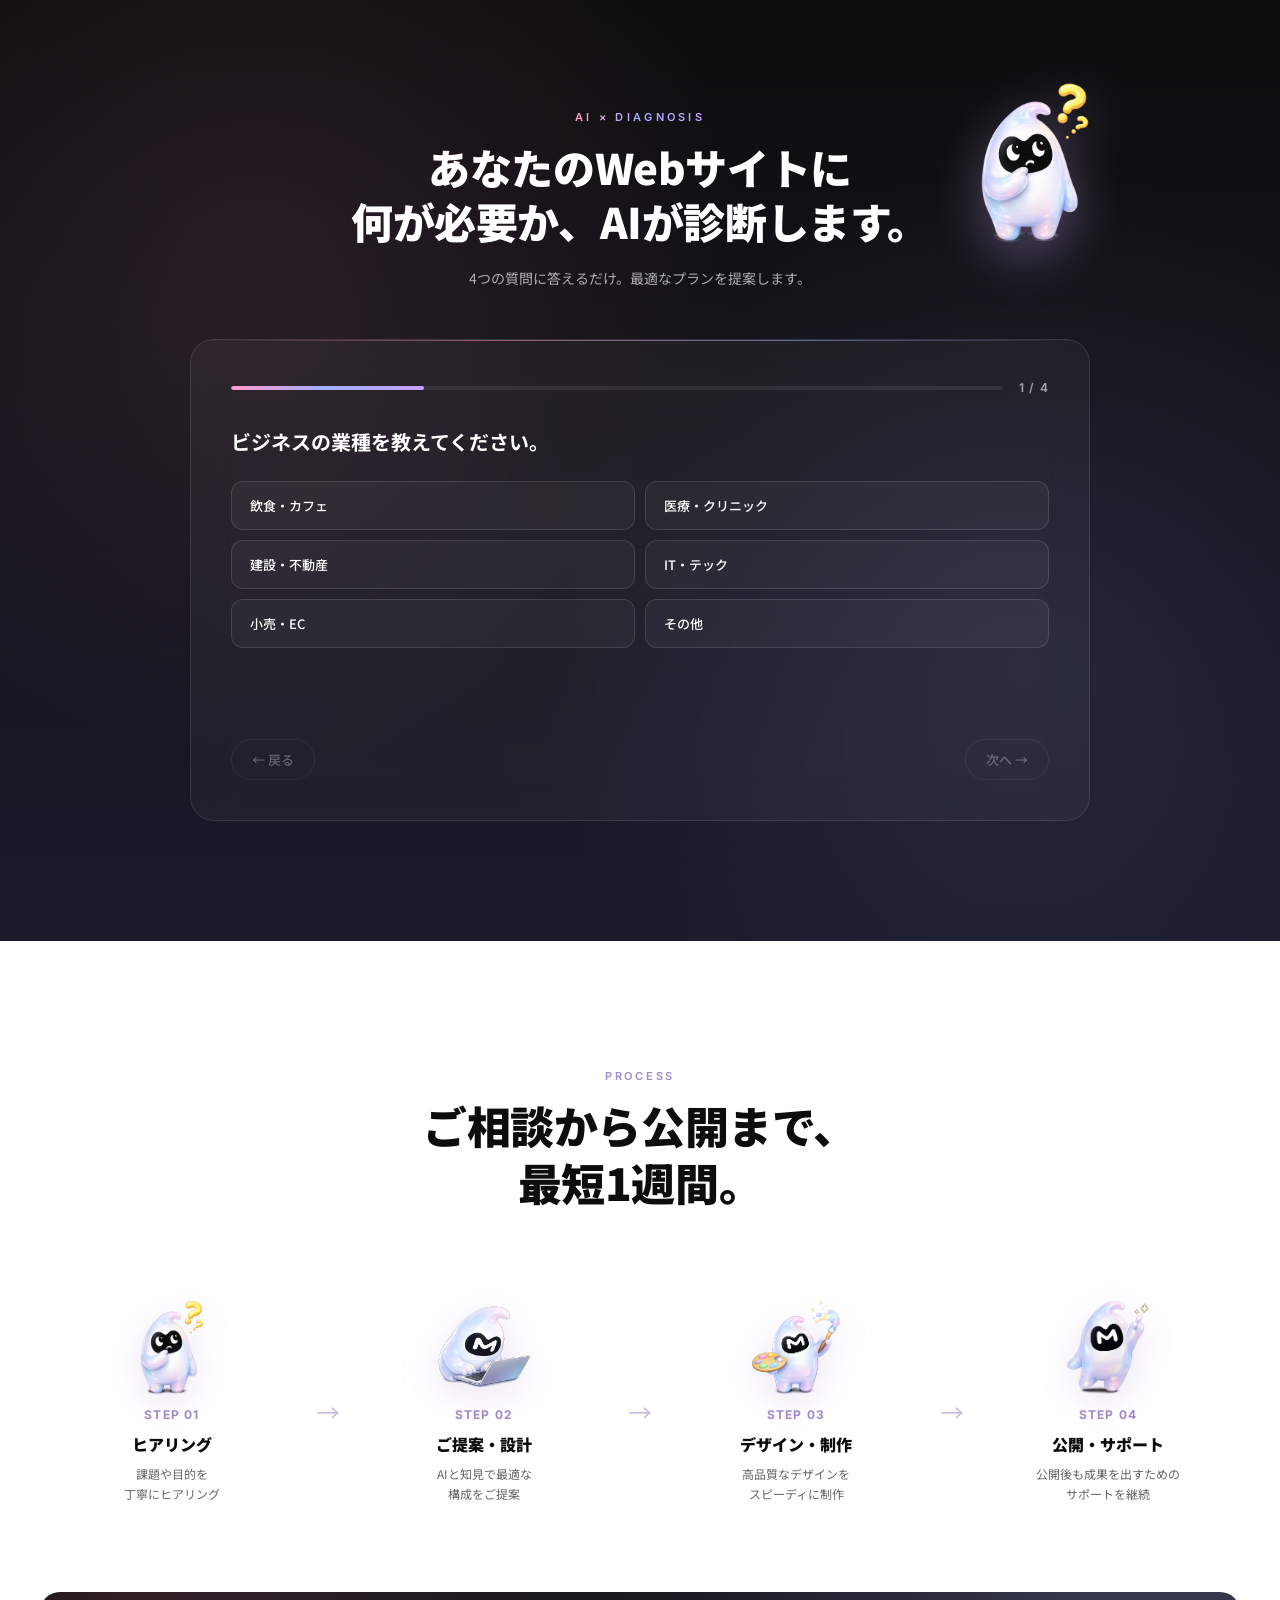
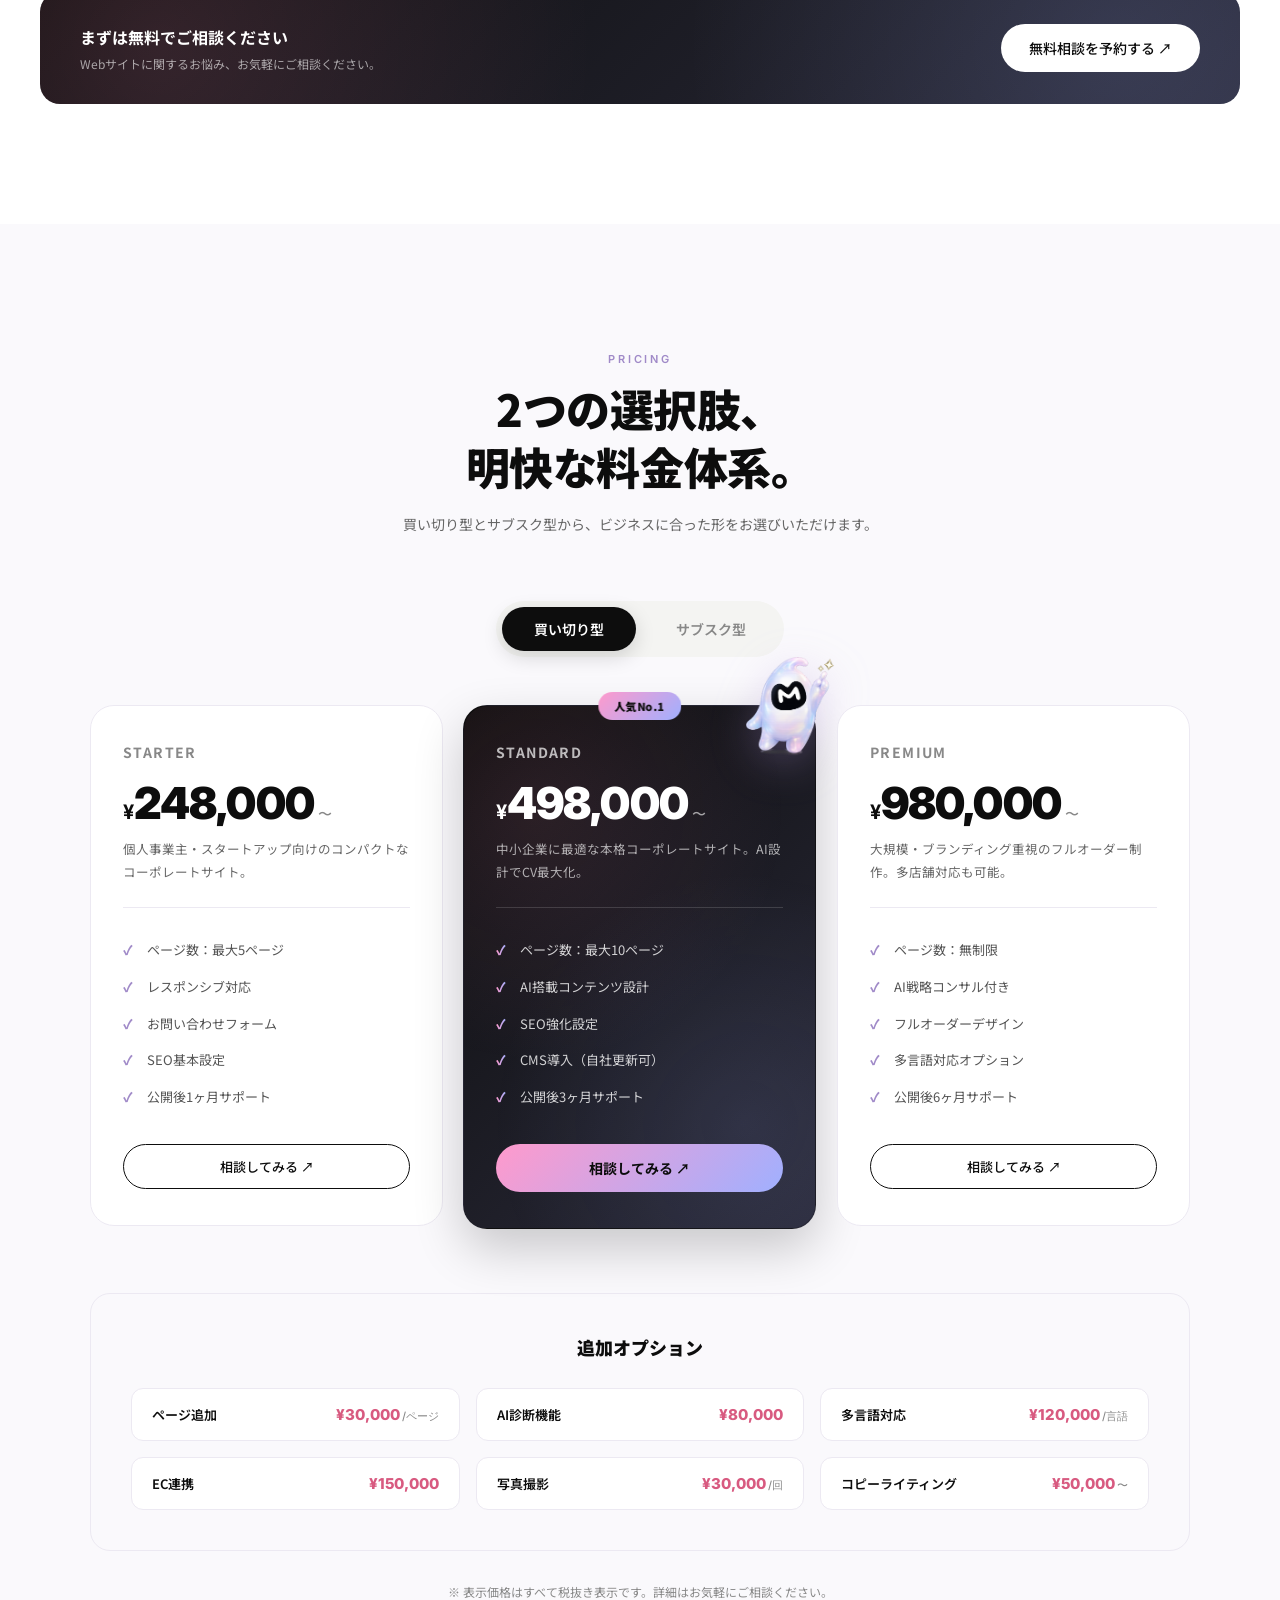
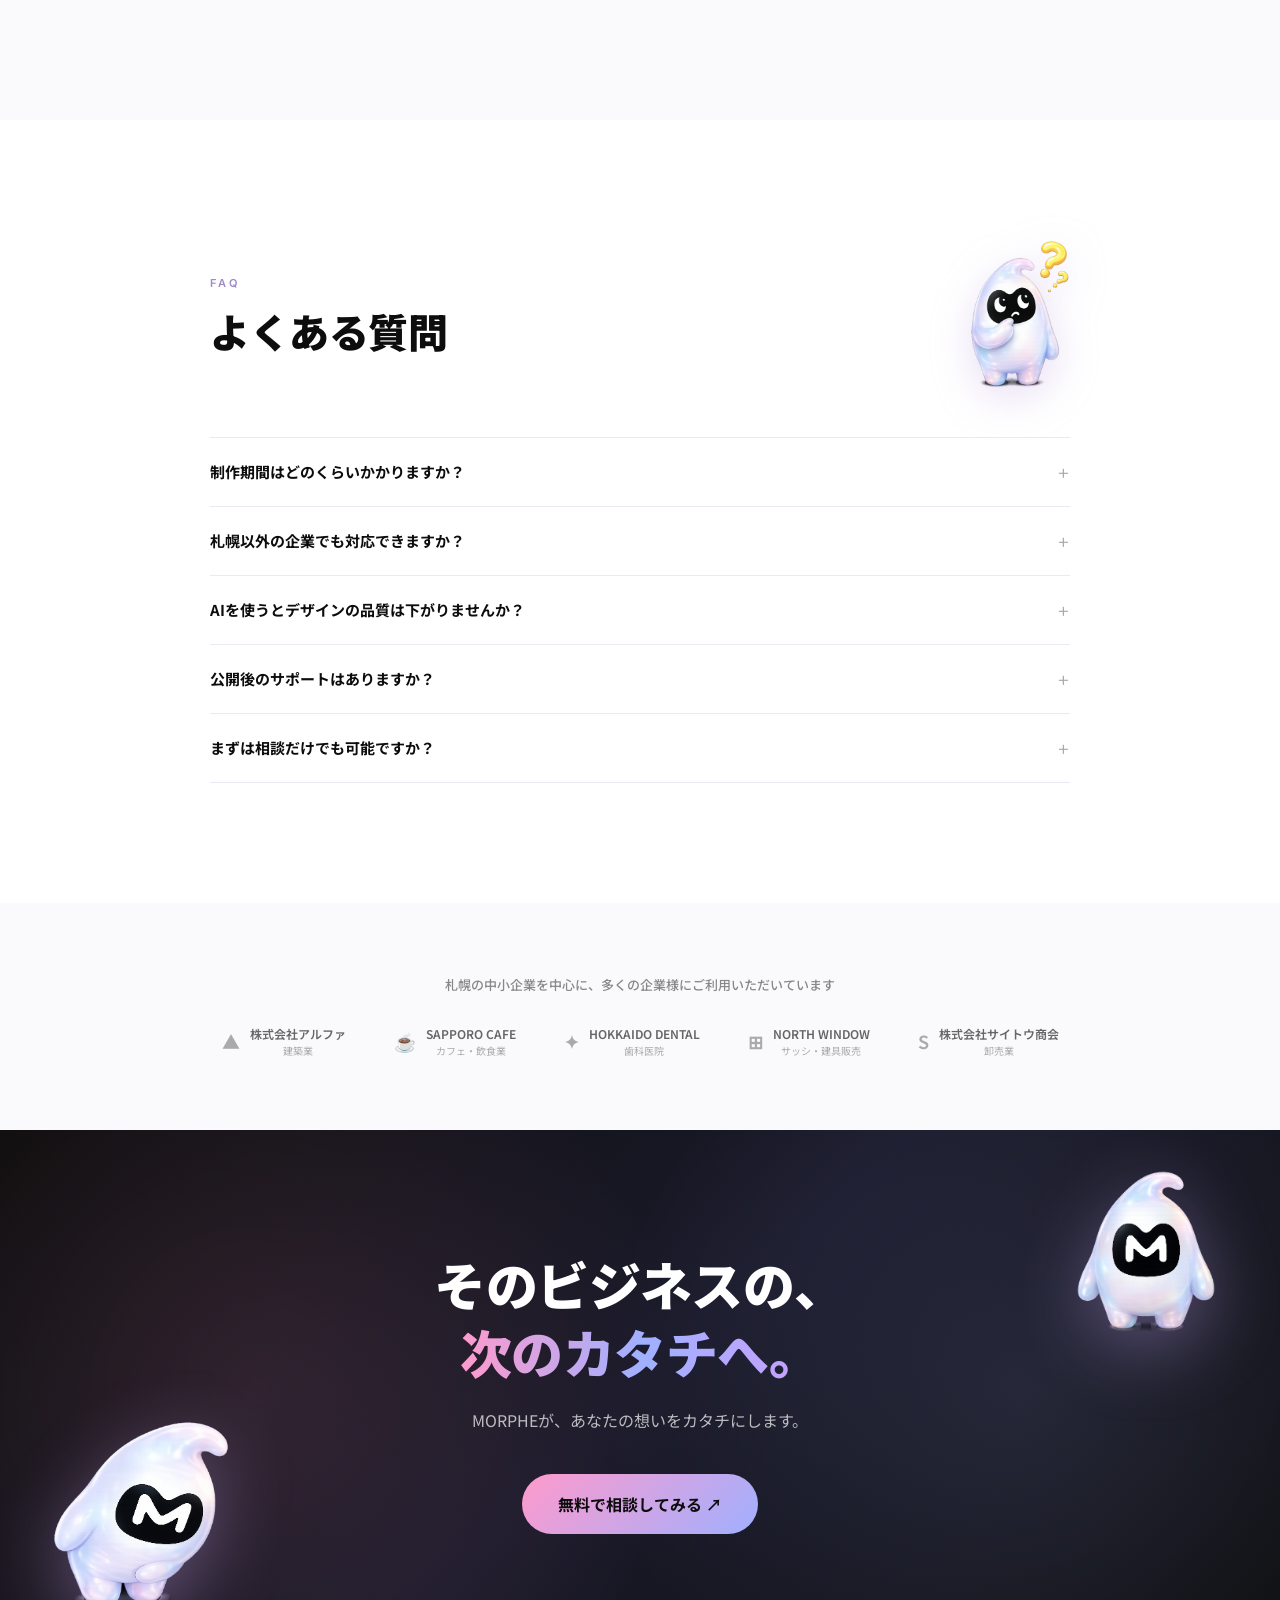
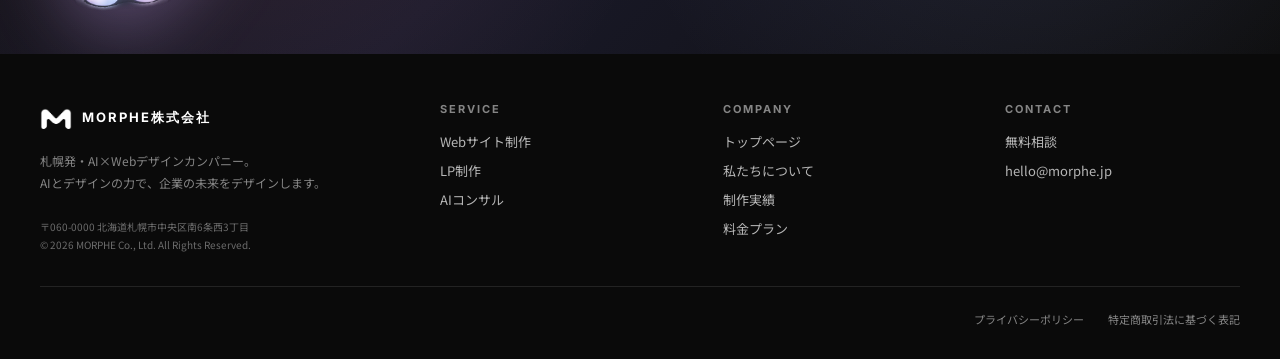
==== commit 4dcba4e4: "スマホ表示修正" ====
--- a/index.html
+++ b/index.html
@@ -3992,7 +3992,17 @@
     }
     .blob-bg { width: 360px; height: 340px; }
     .hero-center-logo { width: 260px; }
-    .morph-hero { width: 140px; bottom: 30px; left: 10px; }
+    .morph-hero {
+      width: 140px;
+      bottom: 30px;
+      left: 10px;
+      filter: drop-shadow(0 10px 15px rgba(180,150,220,0.15));
+      animation: morphHeroFloatMobile 5s ease-in-out infinite;
+    }
+    @keyframes morphHeroFloatMobile {
+      0%, 100% { transform: translateY(0px) rotate(-2deg); }
+      50%      { transform: translateY(-6px) rotate(2deg); }
+    }
     .devices { right: -30px; bottom: 20px; transform: scale(0.75); transform-origin: bottom right; }
 
     /* 縦書きラベルを非表示 */
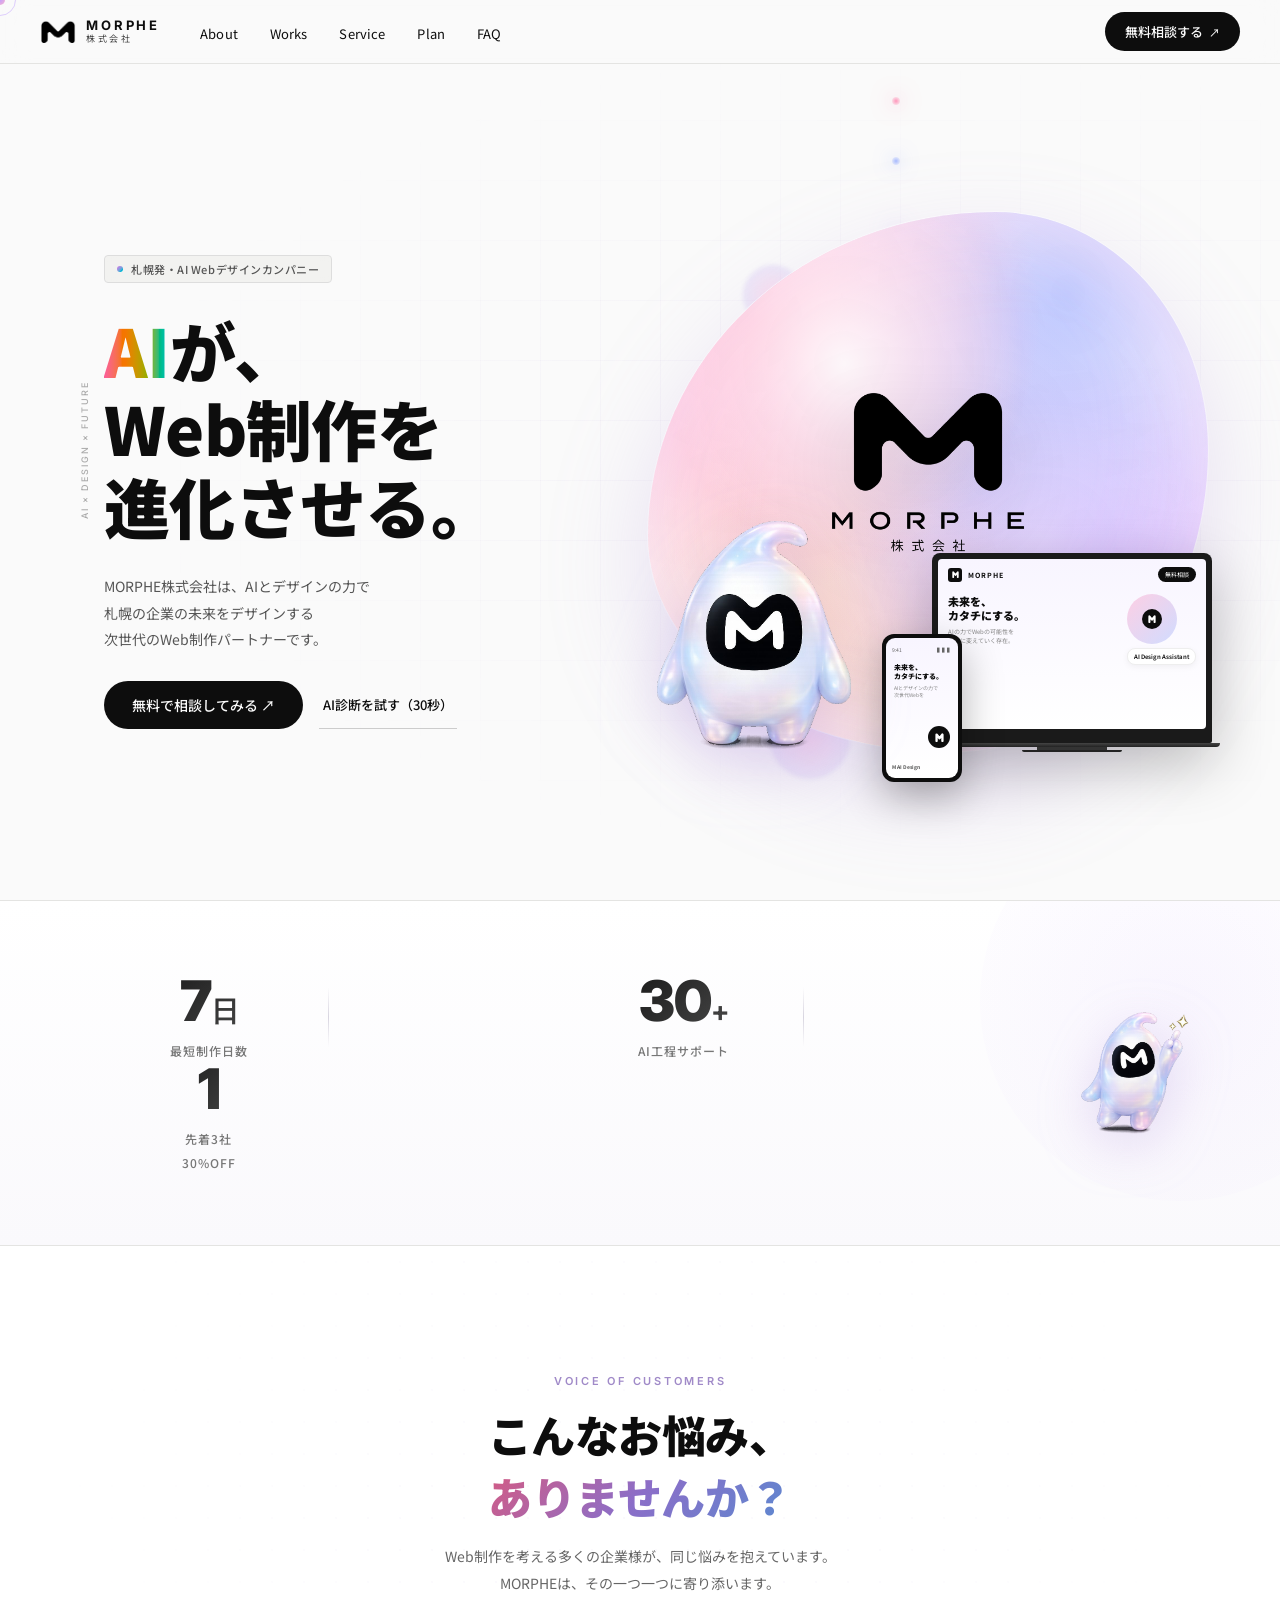
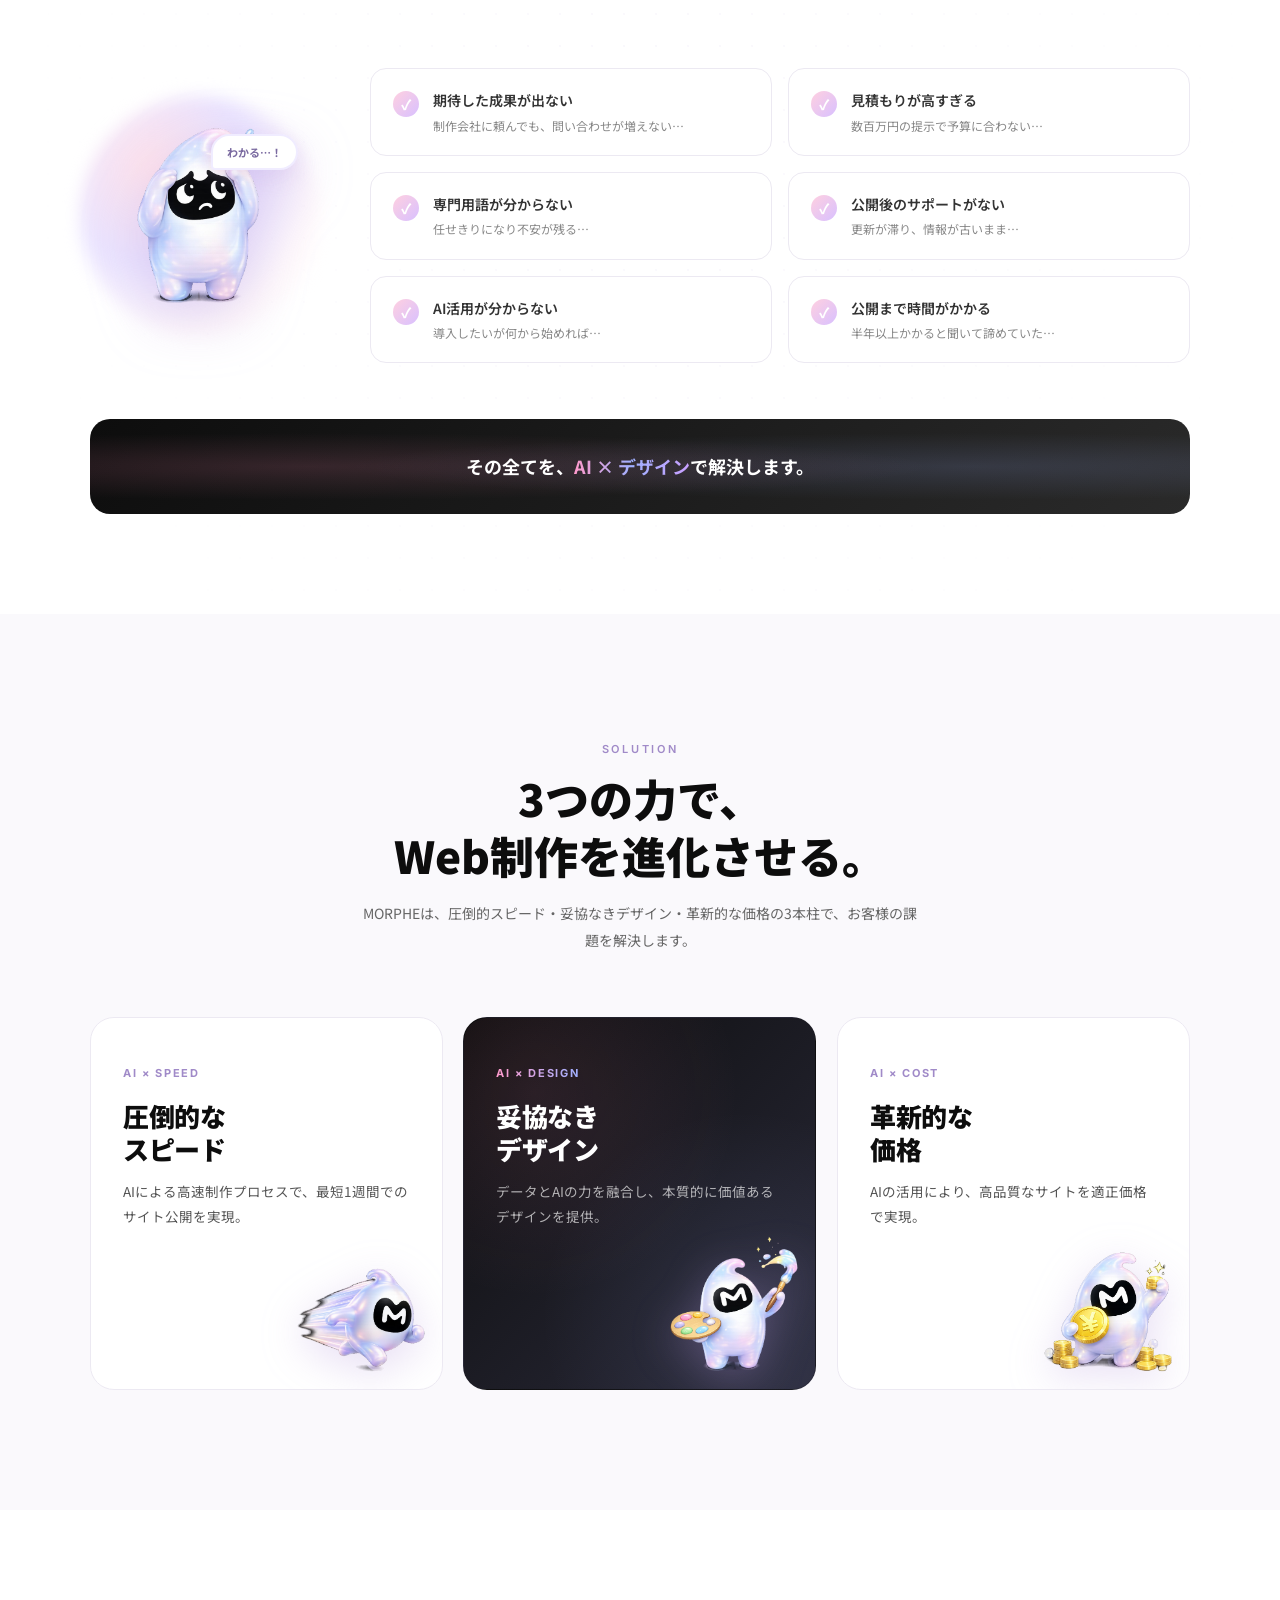
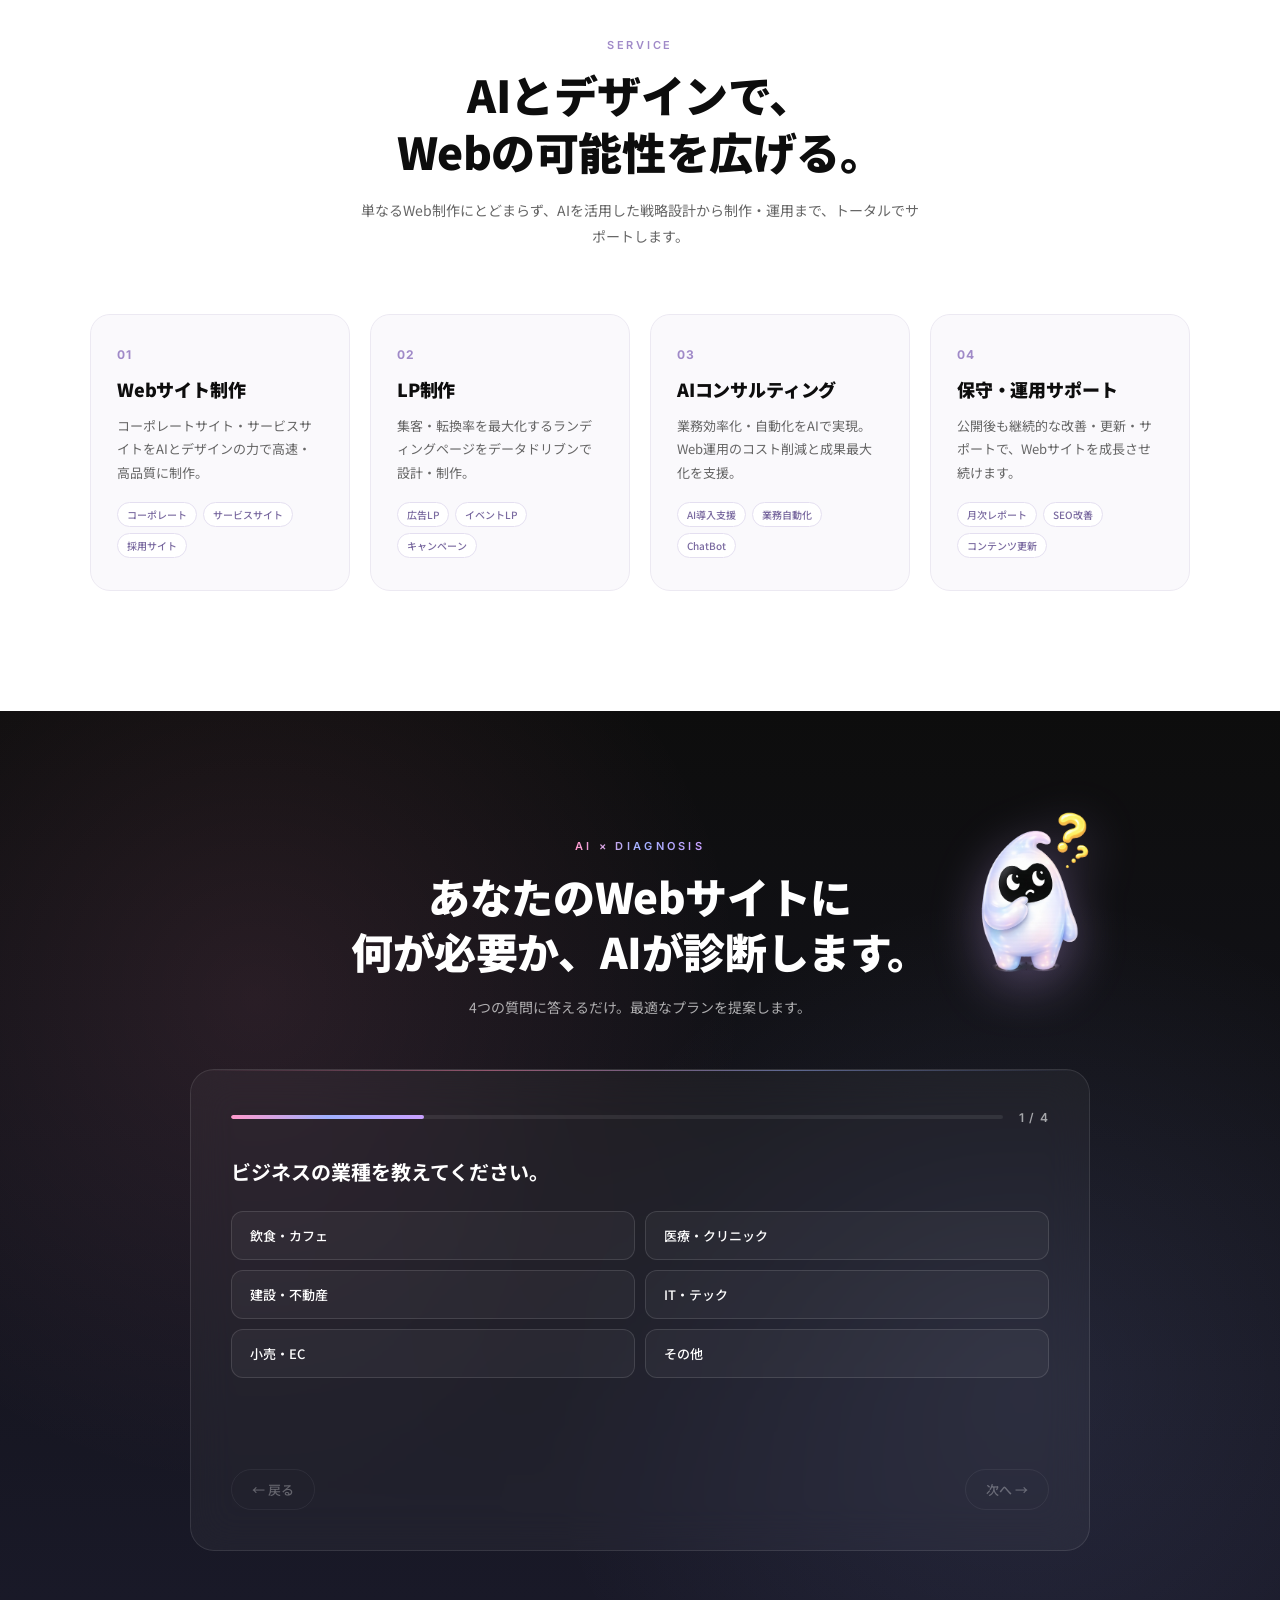
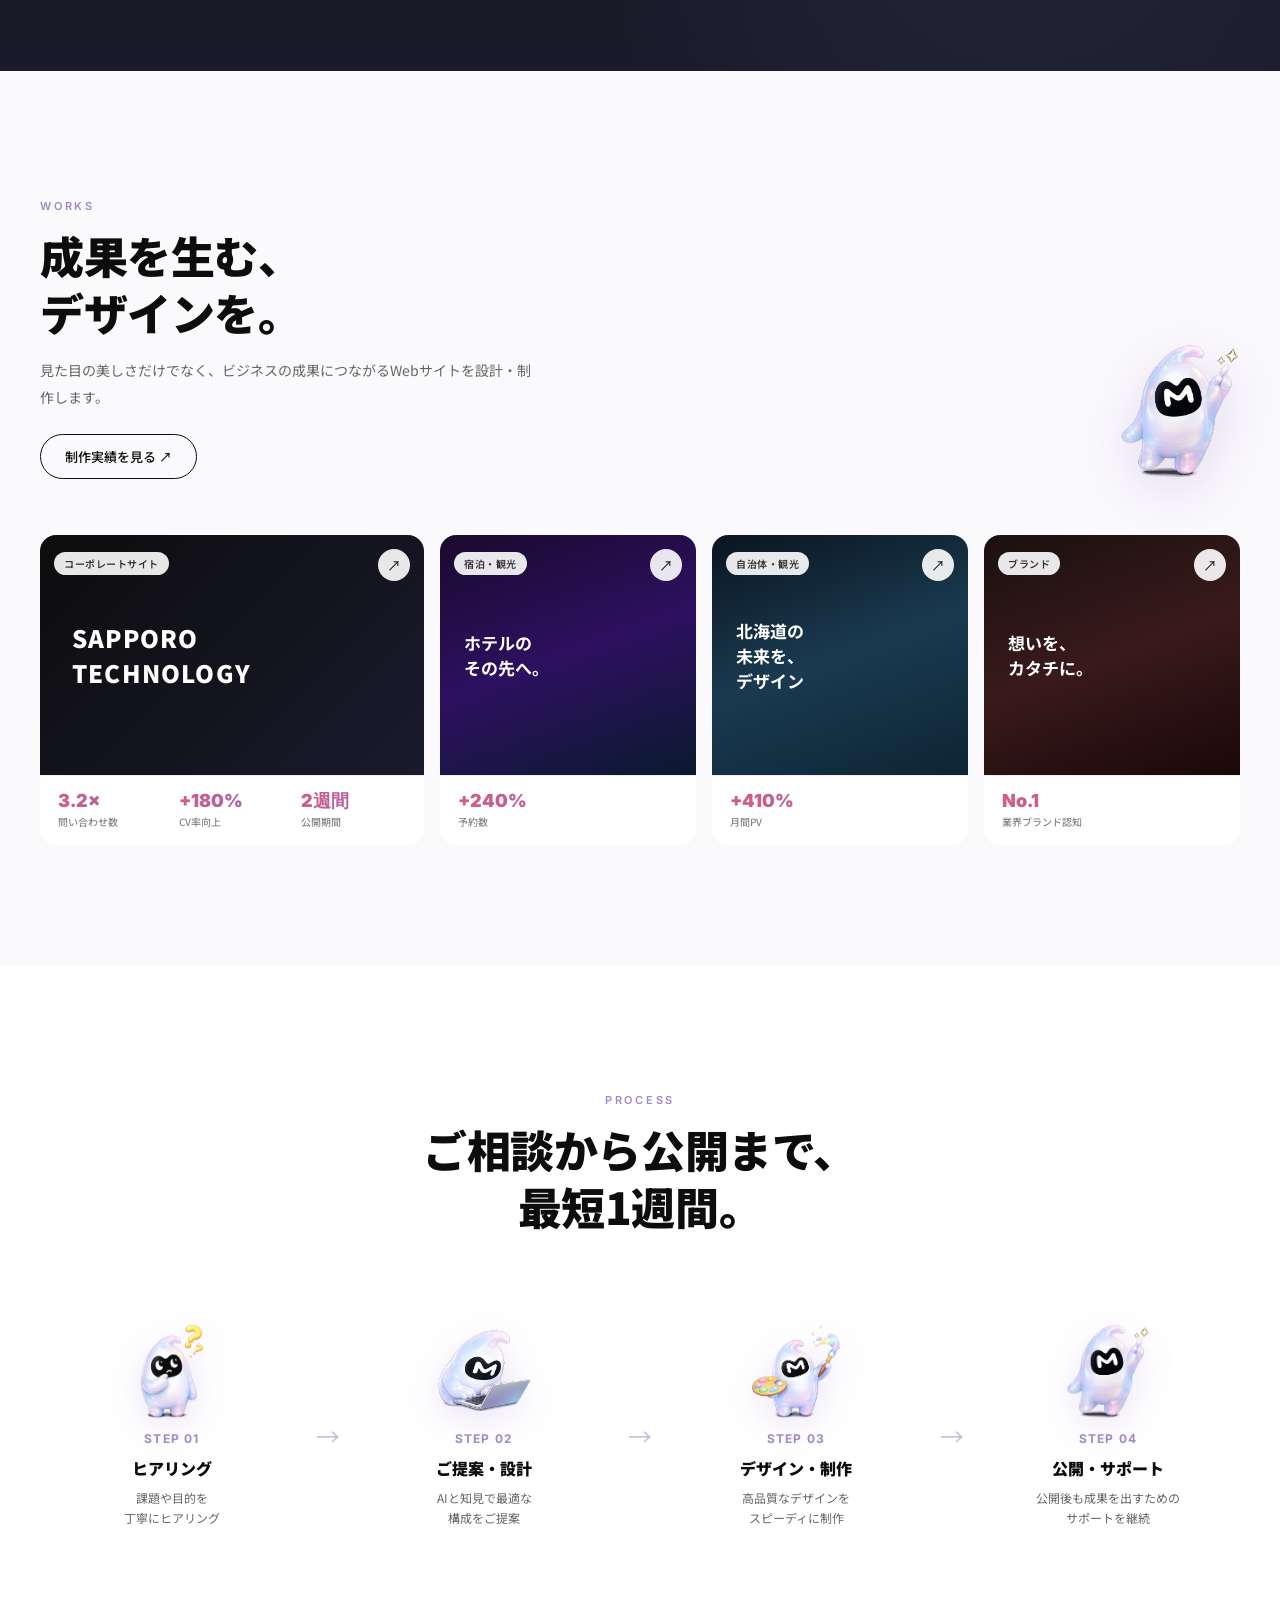
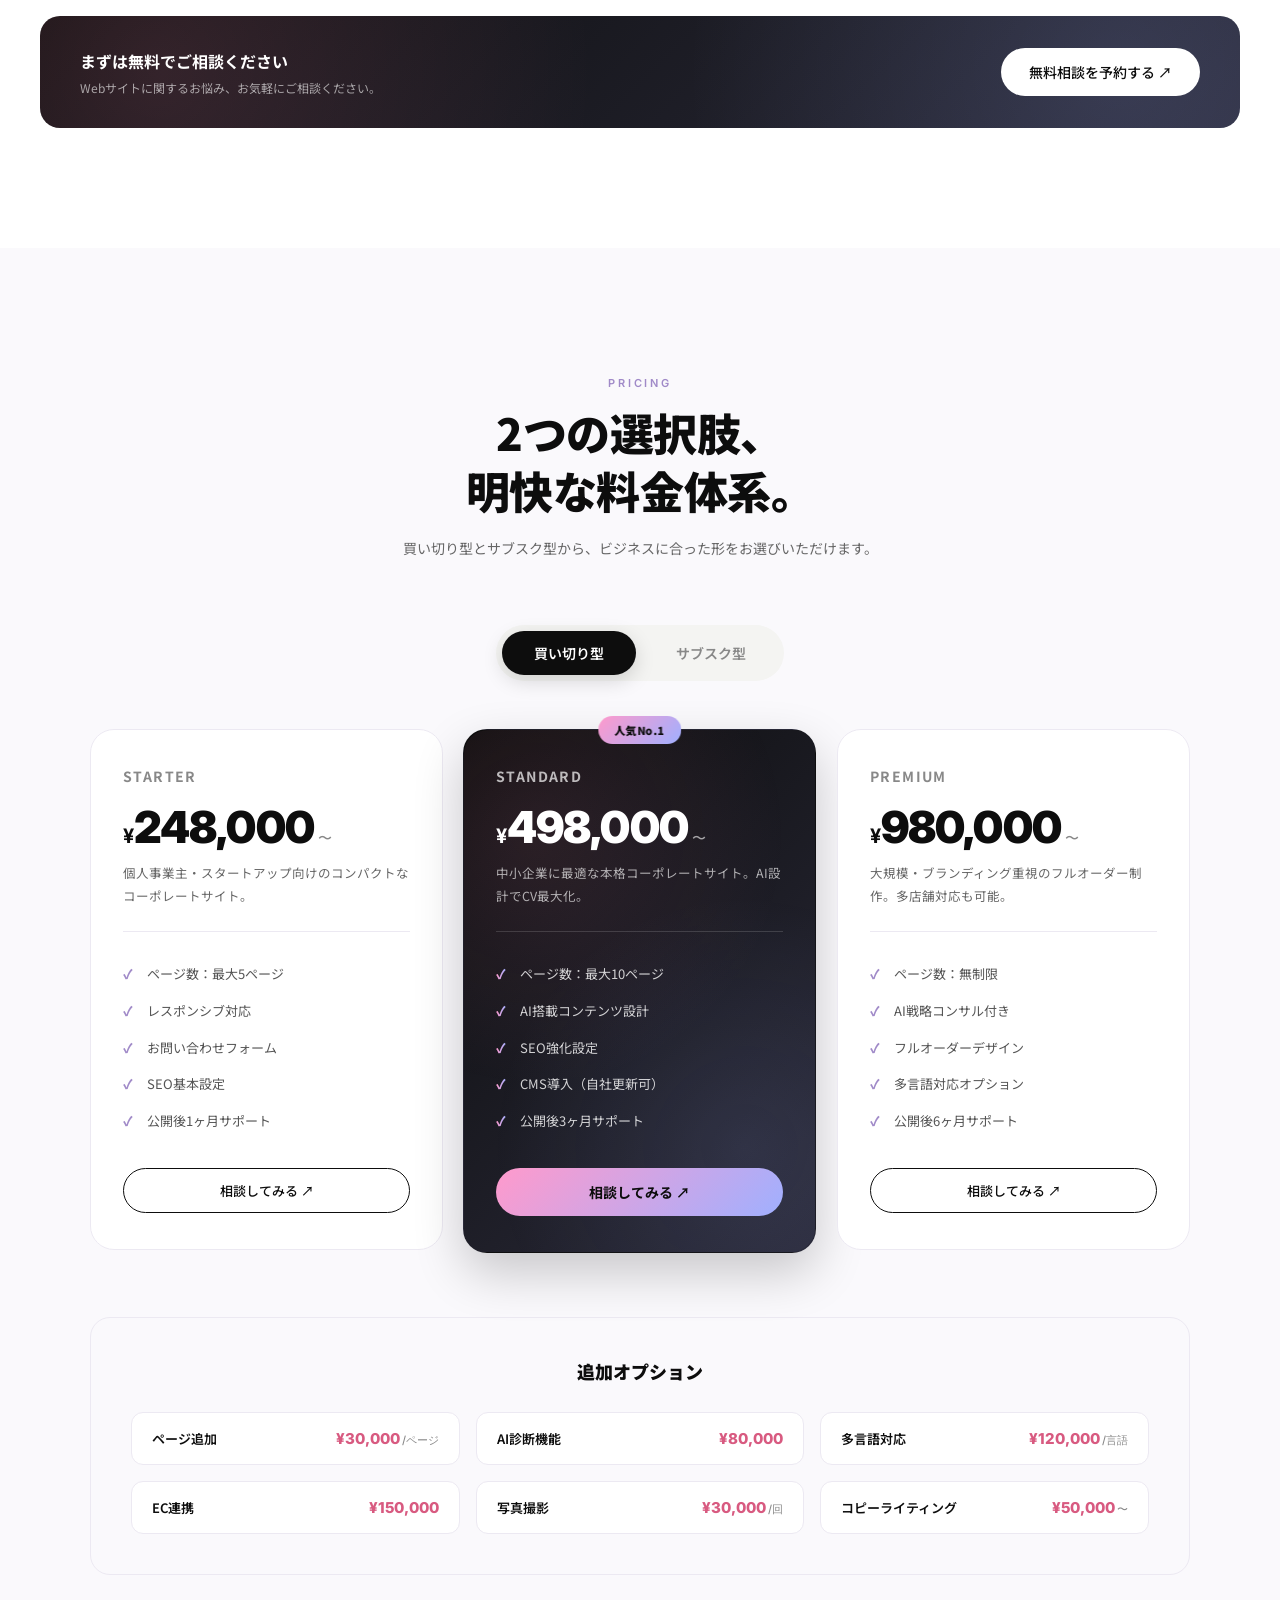
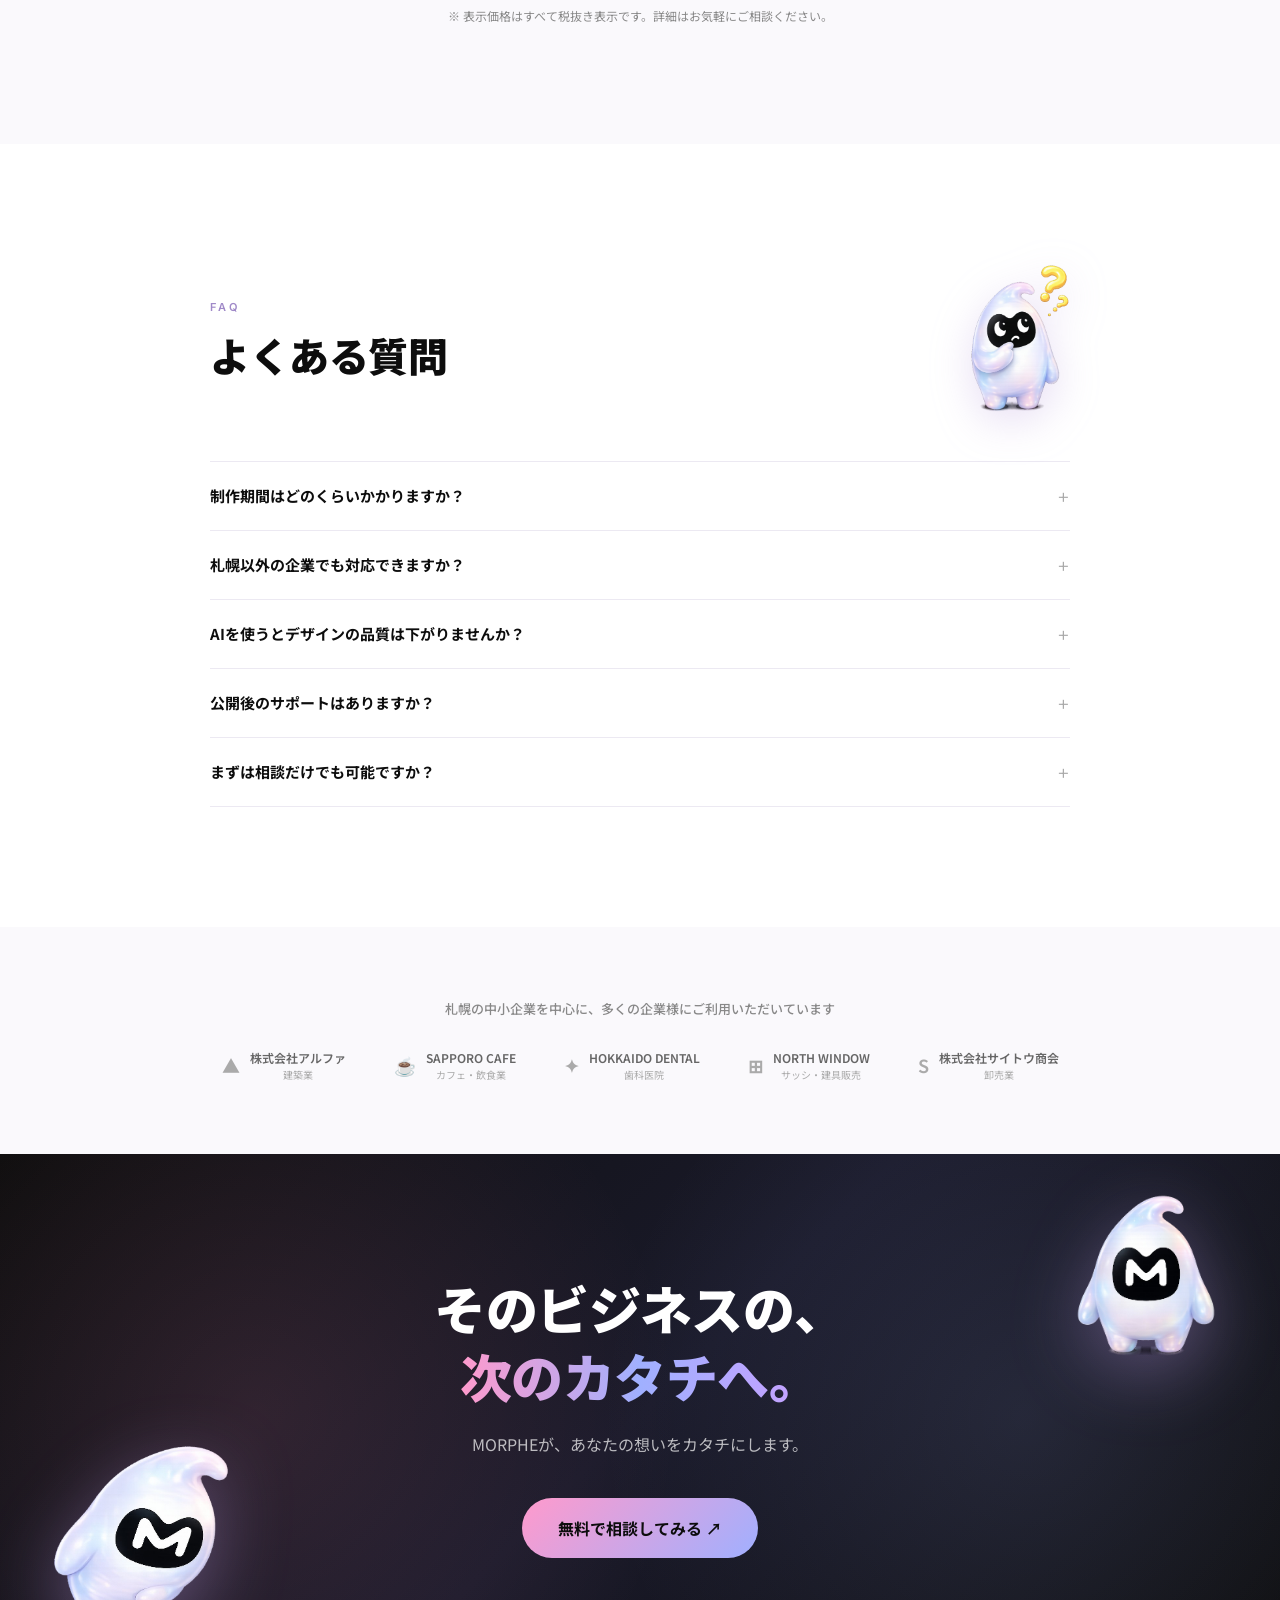
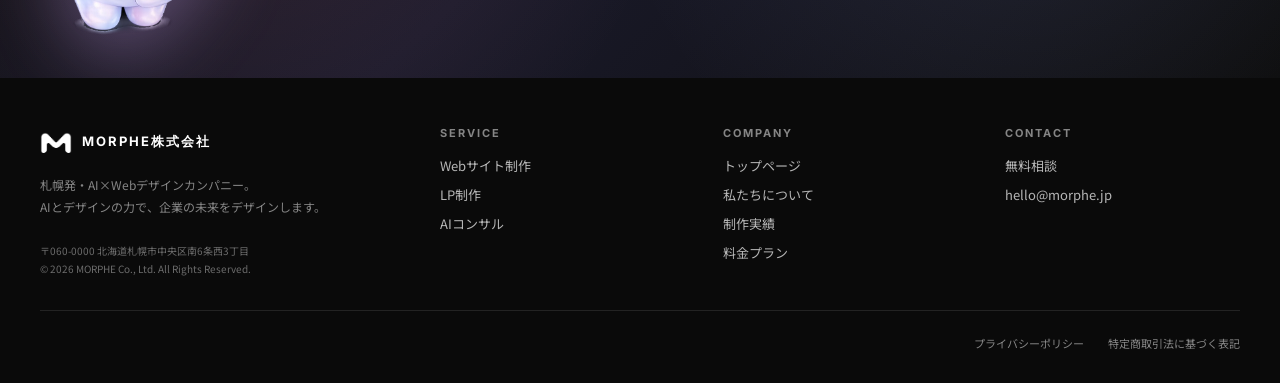
==== commit 97c07cb2: "診断結果を「コンサルティング・インテーク型」に変更 パーソナライズメッセージ生成ロジック追加 複数CTA（無料相談 / 料金プラン / お問い合わせ）を配置" ====
--- a/index.html
+++ b/index.html
@@ -1059,11 +1059,11 @@
       </p>
 
       <div class="hero-actions">
-        <a class="btn-primary" href="#contact">
+        <a class="btn-primary" href="/contact">
           無料で相談してみる ↗
         </a>
-        <a class="btn-secondary" href="#">
-          サービス資料をダウンロード ↓
+        <a class="btn-secondary" href="#diagnosis">
+          AI診断を試す（30秒）
         </a>
       </div>
     </div>
@@ -1242,23 +1242,18 @@
   <div class="trust-inner">
     <div class="trust-stats">
       <div class="trust-stat">
-        <span class="trust-num" data-target="120" data-suffix="+">0<span class="trust-unit">+</span></span>
-        <span class="trust-label">制作実績</span>
+        <span class="trust-num" data-target="7" data-suffix="日">0<span class="trust-unit">日</span></span>
+        <span class="trust-label">最短制作日数</span>
       </div>
       <div class="trust-divider"></div>
       <div class="trust-stat">
-        <span class="trust-num" data-target="98" data-suffix="%">0<span class="trust-unit">%</span></span>
-        <span class="trust-label">顧客満足度</span>
+        <span class="trust-num" data-target="30" data-suffix="+">0<span class="trust-unit">+</span></span>
+        <span class="trust-label">AI工程サポート</span>
       </div>
       <div class="trust-divider"></div>
       <div class="trust-stat">
-        <span class="trust-num" data-target="7" data-suffix="日">0<span class="trust-unit">日</span></span>
-        <span class="trust-label">最短公開日数</span>
-      </div>
-      <div class="trust-divider"></div>
-      <div class="trust-stat">
-        <span class="trust-num" data-target="3" data-suffix="年">0<span class="trust-unit">年</span></span>
-        <span class="trust-label">平均継続年数</span>
+        <span class="trust-num" data-target="1" data-suffix="">0<span class="trust-unit"></span></span>
+        <span class="trust-label">先着3社<br>30%OFF</span>
       </div>
     </div>
     <div class="morph-trust">
@@ -1916,7 +1911,428 @@
 </section>
 
 <!-- ══════════════════════════════════════════
-     ⑤ WORKS - 実績（Before/After的な成果数値付き）
+     ⑤ AI診断（CV①）
+═══════════════════════════════════════════ -->
+<style>
+  .diag-section {
+    background: linear-gradient(180deg, #0d0d0d 0%, #1a1a2a 100%);
+    padding: 120px 40px;
+    color: white;
+    position: relative;
+    overflow: hidden;
+  }
+
+  .diag-section::before {
+    content: '';
+    position: absolute;
+    inset: 0;
+    background-image: radial-gradient(circle at 20% 30%, rgba(255,140,180,0.1), transparent 40%),
+                      radial-gradient(circle at 80% 70%, rgba(160,180,255,0.1), transparent 40%);
+    pointer-events: none;
+  }
+
+  .diag-inner {
+    max-width: 900px;
+    margin: 0 auto;
+    position: relative;
+    z-index: 2;
+  }
+
+  .diag-header {
+    text-align: center;
+    margin-bottom: 48px;
+    position: relative;
+  }
+
+  .diag-tag {
+    display: inline-block;
+    font-size: 11px;
+    font-weight: 600;
+    letter-spacing: 0.3em;
+    color: transparent;
+    background: linear-gradient(90deg, #ff9acc, #a0b0ff, #c9a0ff);
+    -webkit-background-clip: text;
+    background-clip: text;
+    font-family: 'Inter', sans-serif;
+    margin-bottom: 16px;
+  }
+
+  .diag-title {
+    font-size: clamp(30px, 4vw, 42px);
+    font-weight: 900;
+    line-height: 1.3;
+    margin-bottom: 16px;
+    letter-spacing: -0.01em;
+  }
+
+  .diag-sub {
+    font-size: 14px;
+    color: rgba(255,255,255,0.65);
+    line-height: 1.9;
+  }
+
+  .morph-diag {
+    position: absolute;
+    top: -20px;
+    right: 0;
+    width: 110px;
+    animation: charFloat 4s ease-in-out infinite;
+    filter: drop-shadow(0 15px 25px rgba(180,150,220,0.4));
+  }
+
+  .morph-diag img { width: 100%; display: block; }
+
+  .diag-card {
+    background: rgba(255,255,255,0.04);
+    backdrop-filter: blur(20px);
+    border: 1px solid rgba(255,255,255,0.1);
+    border-radius: 24px;
+    padding: 40px;
+    position: relative;
+    overflow: hidden;
+  }
+
+  .diag-card::before {
+    content: '';
+    position: absolute;
+    top: 0; left: 0;
+    right: 0;
+    height: 1px;
+    background: linear-gradient(90deg, transparent, rgba(255,140,180,0.5), rgba(160,180,255,0.5), transparent);
+  }
+
+  .diag-progress-wrap {
+    display: flex;
+    align-items: center;
+    gap: 16px;
+    margin-bottom: 32px;
+  }
+
+  .diag-progress-bar {
+    flex: 1;
+    height: 4px;
+    background: rgba(255,255,255,0.08);
+    border-radius: 99px;
+    overflow: hidden;
+  }
+
+  .diag-progress-fill {
+    height: 100%;
+    width: 20%;
+    background: linear-gradient(90deg, #ff9acc, #a0b0ff, #c9a0ff);
+    border-radius: 99px;
+    transition: width 0.5s cubic-bezier(0.4,0,0.2,1);
+  }
+
+  .diag-step-label {
+    font-family: 'Inter', sans-serif;
+    font-size: 12px;
+    font-weight: 600;
+    color: rgba(255,255,255,0.6);
+    letter-spacing: 0.1em;
+  }
+
+  .diag-steps {
+    position: relative;
+    min-height: 280px;
+  }
+
+  .diag-step {
+    display: none;
+    animation: stepIn 0.4s cubic-bezier(0.4,0,0.2,1);
+  }
+
+  .diag-step.active {
+    display: block;
+  }
+
+  @keyframes stepIn {
+    from { opacity: 0; transform: translateY(10px); }
+    to { opacity: 1; transform: translateY(0); }
+  }
+
+  .diag-q {
+    font-size: 20px;
+    font-weight: 700;
+    margin-bottom: 24px;
+    line-height: 1.5;
+  }
+
+  .diag-options {
+    display: grid;
+    grid-template-columns: repeat(2, 1fr);
+    gap: 10px;
+  }
+
+  .diag-opt {
+    background: rgba(255,255,255,0.04);
+    border: 1px solid rgba(255,255,255,0.12);
+    color: white;
+    padding: 14px 18px;
+    border-radius: 12px;
+    font-size: 13px;
+    font-weight: 500;
+    font-family: 'Noto Sans JP', sans-serif;
+    cursor: pointer;
+    text-align: left;
+    transition: all 0.2s;
+  }
+
+  .diag-opt:hover {
+    background: rgba(255,255,255,0.08);
+    border-color: rgba(255,255,255,0.3);
+    transform: translateX(4px);
+  }
+
+  .diag-opt.selected {
+    background: linear-gradient(135deg, rgba(255,140,180,0.2), rgba(160,180,255,0.2));
+    border-color: rgba(255,140,180,0.5);
+  }
+
+  .diag-nav {
+    display: flex;
+    justify-content: space-between;
+    margin-top: 32px;
+  }
+
+  .diag-back, .diag-next {
+    background: transparent;
+    color: white;
+    border: 1px solid rgba(255,255,255,0.2);
+    padding: 10px 20px;
+    border-radius: 50px;
+    font-size: 13px;
+    font-weight: 500;
+    font-family: 'Noto Sans JP', sans-serif;
+    cursor: pointer;
+    transition: all 0.2s;
+  }
+
+  .diag-back:disabled, .diag-next:disabled {
+    opacity: 0.3;
+    cursor: not-allowed;
+  }
+
+  .diag-back:not(:disabled):hover, .diag-next:not(:disabled):hover {
+    background: rgba(255,255,255,0.1);
+    border-color: rgba(255,255,255,0.4);
+  }
+
+  .diag-next:not(:disabled) {
+    background: linear-gradient(135deg, #ff9acc, #a0b0ff);
+    border-color: transparent;
+    color: #0d0d0d;
+    font-weight: 700;
+  }
+
+  .diag-next:not(:disabled):hover {
+    transform: translateY(-2px);
+    box-shadow: 0 10px 25px rgba(255,140,180,0.3);
+  }
+
+  /* 診断結果 */
+  .diag-result {
+    text-align: center;
+    padding: 24px 0;
+  }
+
+  .result-morph-wrap {
+    width: 180px;
+    margin: 0 auto 20px;
+    animation: bounceIn 0.6s cubic-bezier(0.34,1.56,0.64,1);
+  }
+
+  .result-morph-wrap img { width: 100%; display: block; }
+
+  @keyframes bounceIn {
+    0% { transform: scale(0.3); opacity: 0; }
+    50% { transform: scale(1.1); }
+    100% { transform: scale(1); opacity: 1; }
+  }
+
+  .result-label {
+    font-family: 'Inter', sans-serif;
+    font-size: 12px;
+    font-weight: 600;
+    letter-spacing: 0.2em;
+    color: #ff9acc;
+    margin-bottom: 12px;
+  }
+
+  .result-text {
+    font-size: 18px;
+    font-weight: 700;
+    line-height: 1.7;
+    margin-bottom: 8px;
+  }
+
+  .result-text strong {
+    background: linear-gradient(90deg, #ff9acc, #a0b0ff);
+    -webkit-background-clip: text;
+    background-clip: text;
+    color: transparent;
+    font-weight: 900;
+  }
+
+  .result-sub {
+    font-size: 13px;
+    color: rgba(255,255,255,0.65);
+    margin-bottom: 28px;
+  }
+
+  .result-ctas {
+    display: flex;
+    flex-direction: column;
+    gap: 12px;
+    margin-bottom: 20px;
+  }
+
+  .result-cta {
+    display: inline-flex;
+    align-items: center;
+    justify-content: center;
+    padding: 14px 28px;
+    border-radius: 50px;
+    font-size: 14px;
+    font-weight: 600;
+    text-decoration: none;
+    transition: all 0.2s;
+    cursor: pointer;
+    font-family: 'Noto Sans JP', sans-serif;
+  }
+
+  .result-cta-primary {
+    background: linear-gradient(135deg, #ff9acc, #a0b0ff);
+    color: #0d0d0d;
+  }
+
+  .result-cta-primary:hover {
+    transform: translateY(-2px);
+    box-shadow: 0 8px 20px rgba(255, 154, 204, 0.3);
+  }
+
+  .result-cta-secondary {
+    background: transparent;
+    border: 1.5px solid rgba(255, 255, 255, 0.3);
+    color: white;
+  }
+
+  .result-cta-secondary:hover {
+    border-color: rgba(255, 255, 255, 0.8);
+    background: rgba(255, 255, 255, 0.05);
+  }
+
+  .diag-restart {
+    display: inline-block;
+    margin-top: 16px;
+    background: none;
+    border: none;
+    color: rgba(255,255,255,0.5);
+    font-size: 12px;
+    cursor: pointer;
+    font-family: 'Noto Sans JP', sans-serif;
+    padding: 8px;
+    transition: color 0.2s;
+  }
+
+  .diag-restart:hover { color: white; }
+</style>
+
+<section class="diag-section" id="diagnosis">
+  <div class="diag-inner">
+    <div class="diag-header">
+      <span class="diag-tag">AI × DIAGNOSIS</span>
+      <h2 class="diag-title">あなたのWebサイトに<br>何が必要か、AIが診断します。</h2>
+      <p class="diag-sub">4つの質問に答えるだけ。最適なプランを提案します。</p>
+
+      <div class="morph-diag">
+        <img src="/assets/morph_thinking.png" alt="Morph thinking" loading="lazy">
+      </div>
+    </div>
+
+    <div class="diag-card" id="diagCard">
+      <div class="diag-progress-wrap">
+        <div class="diag-progress-bar">
+          <div class="diag-progress-fill" id="progressFill"></div>
+        </div>
+        <span class="diag-step-label" id="stepLabel">1 / 4</span>
+      </div>
+
+      <div class="diag-steps" id="diagSteps">
+        <div class="diag-step active" data-step="1">
+          <p class="diag-q">ビジネスの業種を教えてください。</p>
+          <div class="diag-options">
+            <button class="diag-opt" onclick="selectOpt(this)">飲食・カフェ</button>
+            <button class="diag-opt" onclick="selectOpt(this)">医療・クリニック</button>
+            <button class="diag-opt" onclick="selectOpt(this)">建設・不動産</button>
+            <button class="diag-opt" onclick="selectOpt(this)">IT・テック</button>
+            <button class="diag-opt" onclick="selectOpt(this)">小売・EC</button>
+            <button class="diag-opt" onclick="selectOpt(this)">その他</button>
+          </div>
+        </div>
+
+        <div class="diag-step" data-step="2">
+          <p class="diag-q">現在のWebサイトの課題は何ですか？</p>
+          <div class="diag-options">
+            <button class="diag-opt" onclick="selectOpt(this)">サイトがない・古い</button>
+            <button class="diag-opt" onclick="selectOpt(this)">集客・SEOが弱い</button>
+            <button class="diag-opt" onclick="selectOpt(this)">デザインが古い</button>
+            <button class="diag-opt" onclick="selectOpt(this)">更新が大変</button>
+            <button class="diag-opt" onclick="selectOpt(this)">スマホ対応できていない</button>
+            <button class="diag-opt" onclick="selectOpt(this)">よくわからない</button>
+          </div>
+        </div>
+
+        <div class="diag-step" data-step="3">
+          <p class="diag-q">ご予算の目安を教えてください。</p>
+          <div class="diag-options">
+            <button class="diag-opt" onclick="selectOpt(this)">〜30万円</button>
+            <button class="diag-opt" onclick="selectOpt(this)">30〜50万円</button>
+            <button class="diag-opt" onclick="selectOpt(this)">50〜100万円</button>
+            <button class="diag-opt" onclick="selectOpt(this)">100万円以上</button>
+            <button class="diag-opt" onclick="selectOpt(this)">まだ決まっていない</button>
+          </div>
+        </div>
+
+        <div class="diag-step" data-step="4">
+          <p class="diag-q">公開希望の時期はいつですか？</p>
+          <div class="diag-options">
+            <button class="diag-opt" onclick="selectOpt(this)">できるだけ早く</button>
+            <button class="diag-opt" onclick="selectOpt(this)">1〜2ヶ月以内</button>
+            <button class="diag-opt" onclick="selectOpt(this)">3〜6ヶ月以内</button>
+            <button class="diag-opt" onclick="selectOpt(this)">まだ未定</button>
+          </div>
+        </div>
+
+        <div class="diag-step diag-result" data-step="5">
+          <div class="result-morph-wrap">
+            <img src="/assets/morph_happy.png" alt="Morph result">
+          </div>
+          <div class="result-label">DIAGNOSIS COMPLETE</div>
+          <p class="result-text" id="diagResultText">御社に<br>ぴったりな<strong>STANDARDプラン</strong>を<br>ご提案します。</p>
+          <p class="result-sub" id="diagResultSub">最短1週間での公開が可能です。</p>
+          <div class="result-ctas">
+            <a class="result-cta result-cta-primary" href="#contact" style="background:linear-gradient(135deg,#ff9acc,#a0b0ff);color:#0d0d0d;">
+              無料相談を予約する ↗
+            </a>
+            <a class="result-cta result-cta-secondary" href="#pricing">
+              料金プランを見る
+            </a>
+          </div>
+          <button class="diag-restart" onclick="restartDiag()">もう一度診断する</button>
+        </div>
+      </div>
+
+      <div class="diag-nav" id="diagNav">
+        <button class="diag-back" id="backBtn" onclick="prevStep()" disabled>← 戻る</button>
+        <button class="diag-next" id="nextBtn" onclick="nextStep()" disabled>次へ →</button>
+      </div>
+    </div>
+  </div>
+</section>
+
+<!-- ══════════════════════════════════════════
+     ⑥ WORKS - 実績（Before/After的な成果数値付き）
 ═══════════════════════════════════════════ -->
 <style>
   .works-section {
@@ -2198,381 +2614,6 @@
     </div>
   </div>
 </section>
-
-<!-- ══════════════════════════════════════════
-     ⑥ AI診断（CV①）
-═══════════════════════════════════════════ -->
-<style>
-  .diag-section {
-    background: linear-gradient(180deg, #0d0d0d 0%, #1a1a2a 100%);
-    padding: 120px 40px;
-    color: white;
-    position: relative;
-    overflow: hidden;
-  }
-
-  .diag-section::before {
-    content: '';
-    position: absolute;
-    inset: 0;
-    background-image: radial-gradient(circle at 20% 30%, rgba(255,140,180,0.1), transparent 40%),
-                      radial-gradient(circle at 80% 70%, rgba(160,180,255,0.1), transparent 40%);
-    pointer-events: none;
-  }
-
-  .diag-inner {
-    max-width: 900px;
-    margin: 0 auto;
-    position: relative;
-    z-index: 2;
-  }
-
-  .diag-header {
-    text-align: center;
-    margin-bottom: 48px;
-    position: relative;
-  }
-
-  .diag-tag {
-    display: inline-block;
-    font-size: 11px;
-    font-weight: 600;
-    letter-spacing: 0.3em;
-    color: transparent;
-    background: linear-gradient(90deg, #ff9acc, #a0b0ff, #c9a0ff);
-    -webkit-background-clip: text;
-    background-clip: text;
-    font-family: 'Inter', sans-serif;
-    margin-bottom: 16px;
-  }
-
-  .diag-title {
-    font-size: clamp(30px, 4vw, 42px);
-    font-weight: 900;
-    line-height: 1.3;
-    margin-bottom: 16px;
-    letter-spacing: -0.01em;
-  }
-
-  .diag-sub {
-    font-size: 14px;
-    color: rgba(255,255,255,0.65);
-    line-height: 1.9;
-  }
-
-  .morph-diag {
-    position: absolute;
-    top: -20px;
-    right: 0;
-    width: 110px;
-    animation: charFloat 4s ease-in-out infinite;
-    filter: drop-shadow(0 15px 25px rgba(180,150,220,0.4));
-  }
-
-  .morph-diag img { width: 100%; display: block; }
-
-  .diag-card {
-    background: rgba(255,255,255,0.04);
-    backdrop-filter: blur(20px);
-    border: 1px solid rgba(255,255,255,0.1);
-    border-radius: 24px;
-    padding: 40px;
-    position: relative;
-    overflow: hidden;
-  }
-
-  .diag-card::before {
-    content: '';
-    position: absolute;
-    top: 0; left: 0;
-    right: 0;
-    height: 1px;
-    background: linear-gradient(90deg, transparent, rgba(255,140,180,0.5), rgba(160,180,255,0.5), transparent);
-  }
-
-  .diag-progress-wrap {
-    display: flex;
-    align-items: center;
-    gap: 16px;
-    margin-bottom: 32px;
-  }
-
-  .diag-progress-bar {
-    flex: 1;
-    height: 4px;
-    background: rgba(255,255,255,0.08);
-    border-radius: 99px;
-    overflow: hidden;
-  }
-
-  .diag-progress-fill {
-    height: 100%;
-    width: 20%;
-    background: linear-gradient(90deg, #ff9acc, #a0b0ff, #c9a0ff);
-    border-radius: 99px;
-    transition: width 0.5s cubic-bezier(0.4,0,0.2,1);
-  }
-
-  .diag-step-label {
-    font-family: 'Inter', sans-serif;
-    font-size: 12px;
-    font-weight: 600;
-    color: rgba(255,255,255,0.6);
-    letter-spacing: 0.1em;
-  }
-
-  .diag-steps {
-    position: relative;
-    min-height: 280px;
-  }
-
-  .diag-step {
-    display: none;
-    animation: stepIn 0.4s cubic-bezier(0.4,0,0.2,1);
-  }
-
-  .diag-step.active {
-    display: block;
-  }
-
-  @keyframes stepIn {
-    from { opacity: 0; transform: translateY(10px); }
-    to { opacity: 1; transform: translateY(0); }
-  }
-
-  .diag-q {
-    font-size: 20px;
-    font-weight: 700;
-    margin-bottom: 24px;
-    line-height: 1.5;
-  }
-
-  .diag-options {
-    display: grid;
-    grid-template-columns: repeat(2, 1fr);
-    gap: 10px;
-  }
-
-  .diag-opt {
-    background: rgba(255,255,255,0.04);
-    border: 1px solid rgba(255,255,255,0.12);
-    color: white;
-    padding: 14px 18px;
-    border-radius: 12px;
-    font-size: 13px;
-    font-weight: 500;
-    font-family: 'Noto Sans JP', sans-serif;
-    cursor: pointer;
-    text-align: left;
-    transition: all 0.2s;
-  }
-
-  .diag-opt:hover {
-    background: rgba(255,255,255,0.08);
-    border-color: rgba(255,255,255,0.3);
-    transform: translateX(4px);
-  }
-
-  .diag-opt.selected {
-    background: linear-gradient(135deg, rgba(255,140,180,0.2), rgba(160,180,255,0.2));
-    border-color: rgba(255,140,180,0.5);
-  }
-
-  .diag-nav {
-    display: flex;
-    justify-content: space-between;
-    margin-top: 32px;
-  }
-
-  .diag-back, .diag-next {
-    background: transparent;
-    color: white;
-    border: 1px solid rgba(255,255,255,0.2);
-    padding: 10px 20px;
-    border-radius: 50px;
-    font-size: 13px;
-    font-weight: 500;
-    font-family: 'Noto Sans JP', sans-serif;
-    cursor: pointer;
-    transition: all 0.2s;
-  }
-
-  .diag-back:disabled, .diag-next:disabled {
-    opacity: 0.3;
-    cursor: not-allowed;
-  }
-
-  .diag-back:not(:disabled):hover, .diag-next:not(:disabled):hover {
-    background: rgba(255,255,255,0.1);
-    border-color: rgba(255,255,255,0.4);
-  }
-
-  .diag-next:not(:disabled) {
-    background: linear-gradient(135deg, #ff9acc, #a0b0ff);
-    border-color: transparent;
-    color: #0d0d0d;
-    font-weight: 700;
-  }
-
-  .diag-next:not(:disabled):hover {
-    transform: translateY(-2px);
-    box-shadow: 0 10px 25px rgba(255,140,180,0.3);
-  }
-
-  /* 診断結果 */
-  .diag-result {
-    text-align: center;
-    padding: 24px 0;
-  }
-
-  .result-morph-wrap {
-    width: 180px;
-    margin: 0 auto 20px;
-    animation: bounceIn 0.6s cubic-bezier(0.34,1.56,0.64,1);
-  }
-
-  .result-morph-wrap img { width: 100%; display: block; }
-
-  @keyframes bounceIn {
-    0% { transform: scale(0.3); opacity: 0; }
-    50% { transform: scale(1.1); }
-    100% { transform: scale(1); opacity: 1; }
-  }
-
-  .result-label {
-    font-family: 'Inter', sans-serif;
-    font-size: 12px;
-    font-weight: 600;
-    letter-spacing: 0.2em;
-    color: #ff9acc;
-    margin-bottom: 12px;
-  }
-
-  .result-text {
-    font-size: 18px;
-    font-weight: 700;
-    line-height: 1.7;
-    margin-bottom: 8px;
-  }
-
-  .result-text strong {
-    background: linear-gradient(90deg, #ff9acc, #a0b0ff);
-    -webkit-background-clip: text;
-    background-clip: text;
-    color: transparent;
-    font-weight: 900;
-  }
-
-  .result-sub {
-    font-size: 13px;
-    color: rgba(255,255,255,0.65);
-    margin-bottom: 24px;
-  }
-
-  .diag-restart {
-    display: inline-block;
-    margin-top: 16px;
-    background: none;
-    border: none;
-    color: rgba(255,255,255,0.5);
-    font-size: 12px;
-    cursor: pointer;
-    font-family: 'Noto Sans JP', sans-serif;
-    padding: 8px;
-    transition: color 0.2s;
-  }
-
-  .diag-restart:hover { color: white; }
-</style>
-
-<section class="diag-section">
-  <div class="diag-inner">
-    <div class="diag-header">
-      <span class="diag-tag">AI × DIAGNOSIS</span>
-      <h2 class="diag-title">あなたのWebサイトに<br>何が必要か、AIが診断します。</h2>
-      <p class="diag-sub">4つの質問に答えるだけ。最適なプランを提案します。</p>
-
-      <div class="morph-diag">
-        <img src="/assets/morph_thinking.png" alt="Morph thinking" loading="lazy">
-      </div>
-    </div>
-
-    <div class="diag-card" id="diagCard">
-      <div class="diag-progress-wrap">
-        <div class="diag-progress-bar">
-          <div class="diag-progress-fill" id="progressFill"></div>
-        </div>
-        <span class="diag-step-label" id="stepLabel">1 / 4</span>
-      </div>
-
-      <div class="diag-steps" id="diagSteps">
-        <div class="diag-step active" data-step="1">
-          <p class="diag-q">ビジネスの業種を教えてください。</p>
-          <div class="diag-options">
-            <button class="diag-opt" onclick="selectOpt(this)">飲食・カフェ</button>
-            <button class="diag-opt" onclick="selectOpt(this)">医療・クリニック</button>
-            <button class="diag-opt" onclick="selectOpt(this)">建設・不動産</button>
-            <button class="diag-opt" onclick="selectOpt(this)">IT・テック</button>
-            <button class="diag-opt" onclick="selectOpt(this)">小売・EC</button>
-            <button class="diag-opt" onclick="selectOpt(this)">その他</button>
-          </div>
-        </div>
-
-        <div class="diag-step" data-step="2">
-          <p class="diag-q">現在のWebサイトの課題は何ですか？</p>
-          <div class="diag-options">
-            <button class="diag-opt" onclick="selectOpt(this)">サイトがない・古い</button>
-            <button class="diag-opt" onclick="selectOpt(this)">集客・SEOが弱い</button>
-            <button class="diag-opt" onclick="selectOpt(this)">デザインが古い</button>
-            <button class="diag-opt" onclick="selectOpt(this)">更新が大変</button>
-            <button class="diag-opt" onclick="selectOpt(this)">スマホ対応できていない</button>
-            <button class="diag-opt" onclick="selectOpt(this)">よくわからない</button>
-          </div>
-        </div>
-
-        <div class="diag-step" data-step="3">
-          <p class="diag-q">ご予算の目安を教えてください。</p>
-          <div class="diag-options">
-            <button class="diag-opt" onclick="selectOpt(this)">〜30万円</button>
-            <button class="diag-opt" onclick="selectOpt(this)">30〜50万円</button>
-            <button class="diag-opt" onclick="selectOpt(this)">50〜100万円</button>
-            <button class="diag-opt" onclick="selectOpt(this)">100万円以上</button>
-            <button class="diag-opt" onclick="selectOpt(this)">まだ決まっていない</button>
-          </div>
-        </div>
-
-        <div class="diag-step" data-step="4">
-          <p class="diag-q">公開希望の時期はいつですか？</p>
-          <div class="diag-options">
-            <button class="diag-opt" onclick="selectOpt(this)">できるだけ早く</button>
-            <button class="diag-opt" onclick="selectOpt(this)">1〜2ヶ月以内</button>
-            <button class="diag-opt" onclick="selectOpt(this)">3〜6ヶ月以内</button>
-            <button class="diag-opt" onclick="selectOpt(this)">まだ未定</button>
-          </div>
-        </div>
-
-        <div class="diag-step diag-result" data-step="5">
-          <div class="result-morph-wrap">
-            <img src="/assets/morph_happy.png" alt="Morph result">
-          </div>
-          <div class="result-label">DIAGNOSIS COMPLETE</div>
-          <p class="result-text">あなたのビジネスには<br><strong>AIスタンダードプラン</strong>が最適です。</p>
-          <p class="result-sub">最短1週間での公開が可能です。</p>
-          <a class="btn-primary" href="#contact" style="background:linear-gradient(135deg,#ff9acc,#a0b0ff);color:#0d0d0d;font-weight:700;">
-            無料で相談してみる ↗
-          </a>
-          <button class="diag-restart" onclick="restartDiag()">もう一度診断する</button>
-        </div>
-      </div>
-
-      <div class="diag-nav" id="diagNav">
-        <button class="diag-back" id="backBtn" onclick="prevStep()" disabled>← 戻る</button>
-        <button class="diag-next" id="nextBtn" onclick="nextStep()" disabled>次へ →</button>
-      </div>
-    </div>
-  </div>
-</section>
-
 <!-- ══════════════════════════════════════════
      ⑦ PROCESS - フロー（安心）
 ═══════════════════════════════════════════ -->
@@ -3990,12 +4031,12 @@
       max-width: 100%;
       overflow: hidden;
     }
-    .blob-bg { width: 360px; height: 340px; }
+    .blob-bg { width: 360px; height: 340px; left: 50%; top: 50%; transform: translate(-50%, -50%); }
     .hero-center-logo { width: 260px; }
     .morph-hero {
       width: 140px;
-      bottom: 30px;
-      left: 10px;
+      bottom: 40px;
+      left: 20px;
       filter: drop-shadow(0 10px 15px rgba(180,150,220,0.15));
       animation: morphHeroFloatMobile 5s ease-in-out infinite;
     }
@@ -4060,6 +4101,8 @@
     }
     .diag-card { padding: 28px 22px; }
     .diag-options { grid-template-columns: 1fr; }
+    .result-ctas { flex-direction: column; }
+    .result-cta { font-size: 13px; padding: 12px 24px; }
 
     /* プロセス */
     .proc-section { padding: 80px 24px; }
@@ -4093,11 +4136,17 @@
   @media (max-width: 600px) {
     /* HERO */
     .hero-inner { padding: 24px 20px; }
-    .hero-right { height: 440px; }
-    .blob-bg { width: 290px; height: 280px; }
+    .hero-right { height: 480px; overflow: hidden; }
+    .blob-bg { width: 240px; height: 220px; left: 50%; top: 50%; transform: translate(-50%, -50%); }
+    .hero-aura { width: 220px; height: 220px; }
     .hero-center-logo { width: 200px; }
-    .morph-hero { width: 110px; bottom: 20px; left: 6px; }
-    .devices { transform: scale(0.58); right: -40px; bottom: 0; }
+    .morph-hero {
+      width: 110px;
+      bottom: 40px;
+      left: 20px;
+      filter: drop-shadow(0 8px 12px rgba(180,150,220,0.1));
+    }
+    .devices { transform: scale(0.5); right: -15px; bottom: 30px; }
     .hero-body { font-size: 13px; }
     .badge { font-size: 10px; }
 
@@ -4173,11 +4222,11 @@
 
   /* ══ レスポンシブ：超小型（iPhone SE等） ══ */
   @media (max-width: 380px) {
-    .hero-right { height: 400px; }
-    .blob-bg { width: 260px; height: 250px; }
+    .hero-right { height: 420px; overflow: hidden; }
+    .blob-bg { width: 260px; height: 250px; left: 50%; top: 50%; transform: translate(-50%, -50%); }
     .hero-center-logo { width: 170px; }
-    .devices { transform: scale(0.5); right: -50px; }
-    .morph-hero { width: 90px; }
+    .devices { transform: scale(0.48); right: -20px; bottom: 20px; }
+    .morph-hero { width: 90px; bottom: 35px; left: 15px; }
     .trust-num { font-size: 32px; }
     .feat-card { padding: 28px 20px 120px; }
   }
@@ -4396,12 +4445,46 @@
   updateProgress();
 }
 
+function generateDiagnosisResult() {
+  const industry = selections[1] || '御社の';
+  const problem = selections[2] || '';
+  const budget = selections[3] || '';
+  const timeline = selections[4] || '';
+
+  let recommendedPlan = 'STANDARD';
+  if (budget.includes('〜30万') || budget.includes('30〜50万')) {
+    recommendedPlan = 'STARTER';
+  } else if (budget.includes('50〜100万')) {
+    recommendedPlan = 'STANDARD';
+  } else if (budget.includes('100万円以上')) {
+    recommendedPlan = 'PREMIUM';
+  }
+
+  const resultText = document.getElementById('diagResultText');
+  const resultSub = document.getElementById('diagResultSub');
+
+  if (resultText) {
+    resultText.innerHTML = `${industry}に<br>ぴったりな<strong>${recommendedPlan}</strong>プランを<br>ご提案します。`;
+  }
+
+  if (resultSub) {
+    if (timeline.includes('できるだけ早く')) {
+      resultSub.textContent = '最短1週間での公開が可能です。';
+    } else if (timeline.includes('1〜2ヶ月')) {
+      resultSub.textContent = '1〜2ヶ月での公開プロジェクトに最適なプランです。';
+    } else {
+      resultSub.textContent = 'お客様のペースに合わせた制作が可能です。';
+    }
+  }
+}
+
 function nextStep() {
   if (currentStep < totalSteps) {
     currentStep++;
     showStep(currentStep);
   } else {
     currentStep = 5;
+    generateDiagnosisResult();
     showStep(5);
   }
 }
